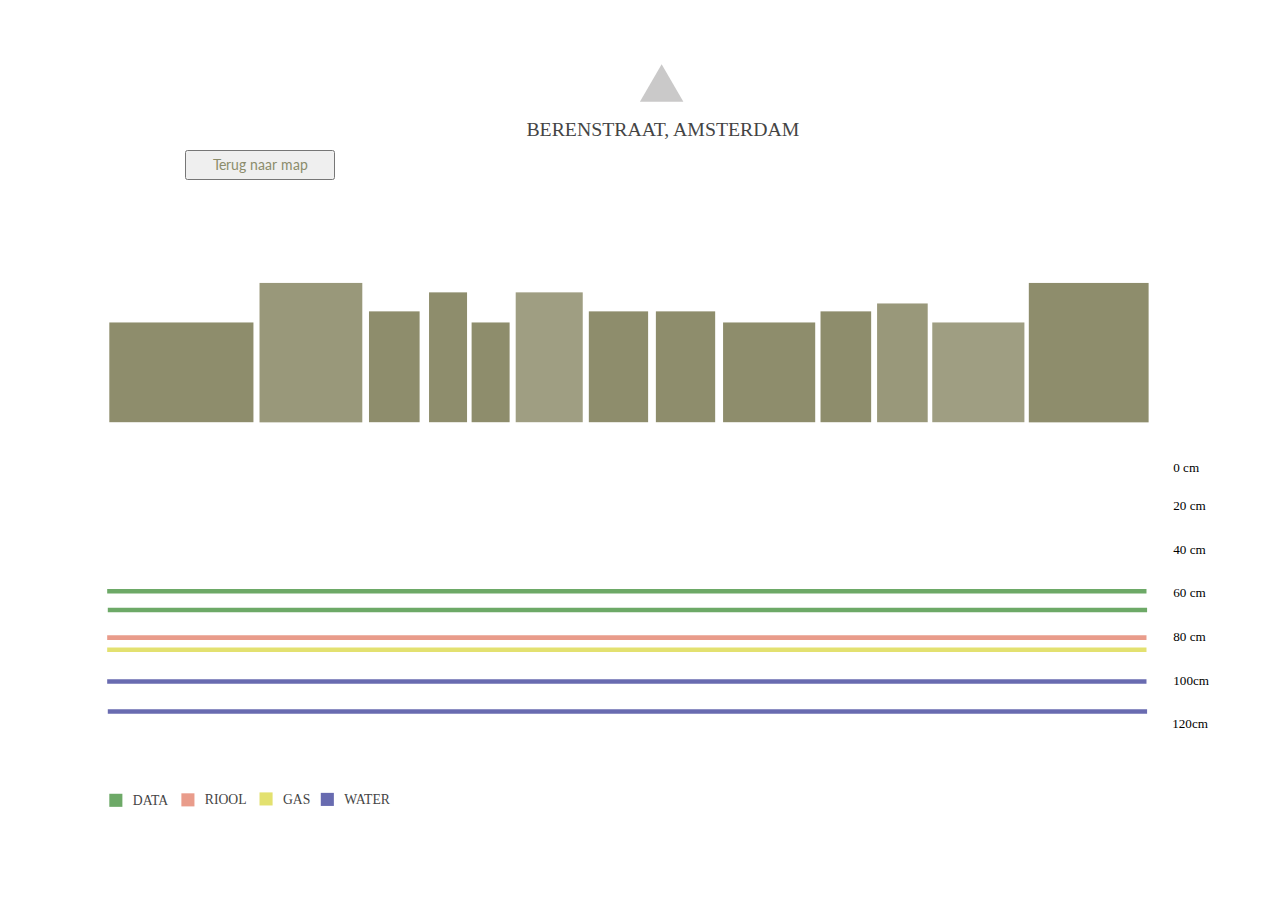
==== ondergrond.html @ a75edb36 "Initial commit" ====
<!DOCTYPE html>
<html lang="en">
<head>
  <meta charset="utf-8">
  <meta name="viewport" content="width=device-width, initial-scale=1">
  <title>UNDRGROUND</title>
  <meta name="description" content="">
  <meta name="author" content="">

<!-- Favicons
    ================================================== -->
  <link rel="shortcut icon" href="img/favicon.ico" type="image/x-icon">
  <link rel="apple-touch-icon" href="img/apple-touch-icon.png">
  <link rel="apple-touch-icon" sizes="72x72" href="img/apple-touch-icon-72x72.png">
  <link rel="apple-touch-icon" sizes="114x114" href="img/apple-touch-icon-114x114.png">

<!-- Bootstrap -->
  <link rel="stylesheet" type="text/css"  href="css/bootstrap.css">
  <link rel="stylesheet" type="text/css" href="fonts/font-awesome/css/font-awesome.css">

<!-- Slider
    ================================================== -->
  <link href="css/owl.carousel.css" rel="stylesheet" media="screen">
  <link href="css/owl.theme.css" rel="stylesheet" media="screen">

<!-- Stylesheet & scripts
    ================================================== -->
  <link rel="stylesheet" type="text/css"  href="css/style.css">
  <link rel="stylesheet" type="text/css" href="css/animate.min.css">
  <link href='http://fonts.googleapis.com/css?family=Lato:400,700,900,300' rel='stylesheet' type='text/css'>
  <link href='http://fonts.googleapis.com/css?family=Open+Sans:400,700,800,600,300' rel='stylesheet' type='text/css'>
  <script type="text/javascript" src="js/modernizr.custom.js"></script>
  <link rel="stylesheet" href="leaflet/leaflet.css" />
  <script src="leaflet/leaflet.js"></script>
  <link rel="stylesheet" type="text/css" href="css/mapstyle.css" />
  <script src="js/jquery-1.12.0.js"></script>
  <script src="js/jquery.scrollTo.js"></script>
  <script type="text/javascript" src="js/TweenMax.min.js"></script>
  <script type="text/javascript" src="scrollmagic/minified/ScrollMagic.min.js"></script>
  <script type="text/javascript" src="scrollmagic/uncompressed/ScrollMagic.js"></script>

<!-- HTML5 shim and Respond.js for IE8 support of HTML5 elements and media queries -->
<!-- WARNING: Respond.js doesn't work if you view the page via file:// -->
<!--[if lt IE 9]>
      <script src="https://oss.maxcdn.com/html5shiv/3.7.2/html5shiv.min.js"></script>
      <script src="https://oss.maxcdn.com/respond/1.4.2/respond.min.js"></script>
    <![endif]-->
</head>
<body>
  <button onclick="back()" type="submit" id="zoek">Terug naar map</button>

  <?xml version="1.0" encoding="utf-8"?>
<!-- Generator: Adobe Illustrator 19.1.0, SVG Export Plug-In . SVG Version: 6.00 Build 0)  -->
<svg version="1.1" xmlns="http://www.w3.org/2000/svg" xmlns:xlink="http://www.w3.org/1999/xlink" x="0px" y="0px"
   viewBox="0 0 841.9 595.3" style="enable-background:new 0 0 841.9 595.3;" xml:space="preserve">
<style type="text/css">
  .st0{fill:#8E8D6C;}
  .st1{opacity:0.9;fill:#8E8D6C;}
  .st2{opacity:0.85;fill:#8E8D6C;}
  .st3{fill:none;stroke:#E3E170;stroke-width:3;stroke-miterlimit:10;}
  .st4{fill:none;stroke:#696BB0;stroke-width:3;stroke-miterlimit:10;}
  .st5{fill:none;stroke:#8C8C6C;stroke-width:3;stroke-miterlimit:10;}
  .st6{fill:none;stroke:#E99C8B;stroke-width:3;stroke-miterlimit:10;}
  .st7{font-family:'Lato-Regular';}
  .st8{font-size:8.6521px;}
  .st9{fill:#444444;}
  .st10{font-size:13px;}
  .st11{letter-spacing:1;}
  .st12{fill:#8D8C6D;}
  .st13{fill:#9FB2B1;}
  .st14{fill:#968A80;}
  .st15{fill:#DBDAD0;}
  .st16{fill:#9C636C;}
  .st17{fill:#D9D6D1;}
  .st18{fill:none;}
  .st19{fill:#454545;}
  .st20{fill:#1E1E1C;}
  .st21{fill:none;stroke:#9EB1B0;stroke-width:3;stroke-miterlimit:10;}
  .st22{fill:none;stroke:#6DA967;stroke-width:3;stroke-miterlimit:10;}
  .st23{fill:#6DA967;}
  .st24{fill:#E99C8B;}
  .st25{fill:#E3E16F;}
  .st26{fill:#686BB0;}
  .st27{font-size:9px;}
  .st28{fill:#CAC9C9;}
</style>
<g id="Laag_1">
  <rect x="71.9" y="212.1" class="st0" width="94.8" height="65.6"/>
  <rect x="170.7" y="186.1" class="st1" width="67.6" height="91.7"/>
  <rect x="475.6" y="212.1" class="st0" width="60.6" height="65.6"/>
  <rect x="613.2" y="212.1" class="st2" width="60.6" height="65.6"/>
  <rect x="676.7" y="186.1" class="st0" width="78.8" height="91.7"/>
  <rect x="242.7" y="204.8" class="st0" width="33.3" height="72.9"/>
  <rect x="539.7" y="204.8" class="st0" width="33.3" height="72.9"/>
  <rect x="576.9" y="199.6" class="st1" width="33.3" height="78.1"/>
  <rect x="282.2" y="192.3" class="st0" width="25" height="85.4"/>
  <rect x="310.2" y="212.1" class="st0" width="25" height="65.6"/>
  <rect x="339.2" y="192.3" class="st2" width="44.1" height="85.4"/>
  <rect x="387.3" y="204.8" class="st0" width="39" height="72.9"/>
  <rect x="431.4" y="204.8" class="st0" width="39" height="72.9"/>
  <line class="st3" x1="70.5" y1="427.4" x2="754.1" y2="427.4"/>
  <line class="st4" x1="70.5" y1="448.2" x2="754.1" y2="448.2"/>
  <path class="st5" d="M754.4,477"/>
  <path class="st5" d="M70.8,477"/>
  <line class="st6" x1="70.5" y1="419.4" x2="754.1" y2="419.4"/>
  <text transform="matrix(1 0 0 1 771.7082 335.6343)" class="st7 st8">20 cm</text>
  <text transform="matrix(1 0 0 1 771.7082 364.3107)" class="st7 st8">40 cm</text>
  <text transform="matrix(1 0 0 1 771.7082 392.9871)" class="st7 st8">60 cm</text>
  <text transform="matrix(1 0 0 1 771.7082 421.6632)" class="st7 st8">80 cm</text>
  <text transform="matrix(1 0 0 1 771.7082 450.3393)" class="st7 st8">100cm</text>
  <text transform="matrix(1 0 0 1 771.0071 479.0153)" class="st7 st8">120cm</text>
  <text transform="matrix(1 0 0 1 346.262 89.2255)" class="st9 st7 st10 st11">BERENSTRAAT, AMSTERDAM</text>
  <rect x="732.3" y="-358.3" class="st12" width="120.8" height="120.8"/>
  <rect x="876.9" y="-358.3" class="st13" width="120.8" height="120.8"/>
  <rect x="1019.8" y="-358.3" class="st14" width="120.8" height="120.8"/>
  <rect x="1162.5" y="-358.3" class="st15" width="120.8" height="120.8"/>
  <rect x="732.3" y="-210.3" class="st16" width="120.8" height="120.8"/>
  <rect x="876.9" y="-210.3" class="st17" width="120.8" height="120.8"/>
  <rect x="1019.8" y="-210.3" class="st18" width="120.8" height="120.8"/>
  <rect x="1162.5" y="-210.3" class="st19" width="120.8" height="120.8"/>
  <text transform="matrix(1 0 0 1 894.8372 -252.0072)" class="st20" style="font-family:'MyriadPro-Regular'; font-size:12px;">#9EB2B1</text>
  <text transform="matrix(1 0 0 1 1036.5039 -252.0072)" class="st20" style="font-family:'MyriadPro-Regular'; font-size:12px;">#978B7F</text>
  <text transform="matrix(1 0 0 1 1179.2124 -252.0072)" class="st20" style="font-family:'MyriadPro-Regular'; font-size:12px;">#DCDBD0</text>
  <path class="st5" d="M754.1,468"/>
  <path class="st5" d="M70.5,468"/>
  <path class="st21" d="M753.8,387.4"/>
  <path class="st21" d="M70.2,387.4"/>
  <line class="st22" x1="70.5" y1="388.9" x2="754.1" y2="388.9"/>
  <text transform="matrix(1 0 0 1 771.7082 310.4493)" class="st7 st8">0  cm</text>
  <line class="st4" x1="70.9" y1="468" x2="754.5" y2="468"/>
  <line class="st22" x1="70.9" y1="401.2" x2="754.5" y2="401.2"/>
  <rect x="71.9" y="522.1" class="st23" width="8.6" height="8.6"/>
  <rect x="119.3" y="521.8" class="st24" width="8.6" height="8.6"/>
  <rect x="170.7" y="521.2" class="st25" width="8.6" height="8.6"/>
  <rect x="211" y="521.5" class="st26" width="8.6" height="8.6"/>
  <rect x="87.3" y="523" class="st18" width="60.8" height="10.2"/>
  <text transform="matrix(1 0 0 1 87.3267 529.6803)" class="st9 st7 st27">DATA</text>
  <rect x="134.7" y="522.3" class="st18" width="60.8" height="10.2"/>
  <text transform="matrix(1 0 0 1 134.7226 528.9672)" class="st9 st7 st27">RIOOL</text>
  <rect x="186.1" y="522.4" class="st18" width="60.8" height="10.2"/>
  <text transform="matrix(1 0 0 1 186.1184 529.0221)" class="st9 st7 st27">GAS</text>
  <rect x="226.5" y="522.4" class="st18" width="60.8" height="10.2"/>
  <text transform="matrix(1 0 0 1 226.4676 529.0221)" class="st9 st7 st27">WATER</text>
</g>
<g id="Laag_2">
  <polygon class="st28" points="420.9,67 435.2,42.3 449.5,67  "/>
</g>
</svg>

  <!-- jQuery (necessary for Bootstrap's JavaScript plugins) --> 
  <script src="https://ajax.googleapis.com/ajax/libs/jquery/1.11.1/jquery.min.js"></script> 
  <script type="text/javascript" src="js/jquery.1.11.1.js"></script> 
<!-- Include all compiled plugins (below), or include individual files as needed --> 
  <script type="text/javascript" src="js/bootstrap.js"></script> 
  <script type="text/javascript" src="js/SmoothScroll.js"></script> 
  <script type="text/javascript" src="js/wow.min.js"></script> 
  <script type="text/javascript" src="js/jquery.prettyPhoto.js"></script> 
  <script type="text/javascript" src="js/jquery.isotope.js"></script> 
  <script type="text/javascript" src="js/jqBootstrapValidation.js"></script> 
  <script type="text/javascript" src="js/contact_me.js"></script> 
  <script type="text/javascript" src="js/owl.carousel.js"></script> 

<!-- Javascripts
    ================================================== --> 
  <script type="text/javascript" src="js/main.js"></script>
  <script type="text/javascript" src="js/amsterdam.js"></script>
  <script type="text/javascript" src="js/scriptmap.js"></script>
</body>
</html>
---- css/style.css ----
body, html {
	font-family: 'Lato', sans-serif;
	text-rendering: optimizeLegibility !important;
	-webkit-font-smoothing: antialiased !important;
	color: #1c424d;
}
h1 {
	font-weight: 700;
}
h1 strong {
	font-weight: 900;
}
h2 {
	font-size: 36px;
	margin: 0;
}
h3 {
	font-size: 16px;
	font-weight: 700;
}
h5 {
	text-transform: uppercase;
	font-weight: 700;
	line-height: 20px;
}
p {
	font-family: 'Open Sans', sans-serif;
	font-size: 13px;
}
a {
	color: #5b777f;
	transition: all 0.5s;
}
a:hover, a:focus {
	text-decoration: none;
	color: #f1c40f;
}
.img-centered {
	margin: 0 auto;
}
ul, ol {
	list-style: none;
}
.clearfix:after {
	visibility: hidden;
	display: block;
	font-size: 0;
	content: " ";
	clear: both;
	height: 0;
}
.clearfix {
	display: inline-block;
}
* html .clearfix {
	height: 1%;
}
.clearfix {
	display: block;
}
#preloader {
	position: fixed;
	top: 0;
	left: 0;
	right: 0;
	bottom: 0;
	background: #032e3a;
	z-index: 99999;
	height: 100%;
}
#status {
	position: absolute;
	left: 50%;
	top: 50%;
	width: 64px;
	height: 64px;
	margin: -32px 0 0 -32px;
	padding: 0;
}
.section-title {
	padding: 30px 0;
}
.section-title h2 {
	font-weight: 400;
	margin-bottom: 26px;
}
hr {
	height: 3px;
	width: 60px;
	position: relative;
	background: #626a29;
	border: 0;
	margin-bottom: 30px;
}
/* Navigation */
#menu {
	padding: 20px;
	transition: all 0.8s;
}
#menu.navbar-default {
	background-color: rgba(248, 248, 248, 0);
	border-color: rgba(231, 231, 231, 0);
}
#menu a.navbar-brand {
	text-transform: uppercase;
	font-size: 22px;
	color: #d9e0e2;
	font-weight: 700;
	letter-spacing: 1px;
}
#menu a.navbar-brand i.fa {
	color: #8B8C6B;
}
#menu.navbar-default .navbar-nav > li > a {
	text-transform: uppercase;
	color: #d9e0e2;
	font-size: 12px;
	letter-spacing: 1px;
}
#menu.navbar-default .navbar-nav > li > a:hover {
	color: #8B8C6B;
}
.on {
	background-color: #032731 !important;
	padding: 0 !important;
}
.navbar-default .navbar-nav > .active > a, .navbar-default .navbar-nav > .active > a:hover, .navbar-default .navbar-nav > .active > a:focus {
	color: ##8B8C6B !important;
	background-color: transparent;
}
.navbar-toggle {
	border-radius: 0;
}
.navbar-default .navbar-toggle:hover, .navbar-default .navbar-toggle:focus {
	background-color: #8B8C6B;
	border-color: #8B8C6B;
}
.navbar-default .navbar-toggle:hover>.icon-bar {
	background-color: #FFF;
}
/* Home Style */
header {
	background: url(../img/blaadje.jpg) no-repeat bottom center;
	background-size: cover;
	color: #d9e0e2;
	position: relative;
	height: 100%;
}
header p {
	color: #d9e0e2;
	font-size: 20px;
	margin-bottom: 80px;
	text-transform: uppercase;
	letter-spacing: 1px;
}
.intro-text {
	position: relative;
	padding-top: 250px;
	padding-right: 0;
	padding-left: 0;
	padding-bottom: 170px;
}
.intro-text H1 {
	font-size: 70px;
	text-transform: uppercase;
	color: #d9e0e2;
	letter-spacing: 2px;
}
.color {
	color: #8D8C6B;
}
.btn-default {
	color: #fff;
	font-family: 'Open Sans', sans-serif;
	background-color: #8B8C6B;
	border: 0;
	margin: 0 8px;
	font-size: 18px;
	transition: all 0.5s;
}
.btn-default:hover, .btn-default:focus, .btn-default.focus, .btn-default:active, .btn-default.active {
	background-color: #8B8C6B;
}
/* Services Section */
#services-section {
	/* Permalink - use to edit and share this gradient: http://colorzilla.com/gradient-editor/#032731+0,032e3a+20,032e3a+100,032731+100 */
	background: rgb(151, 139, 127); /* Old browsers */
	background: -moz-linear-gradient(top, rgba(151, 139, 127, 1) 0%, rgba(151, 139, 127, 1) 25%, rgba(151, 139, 127, 1) 75%, rgba(151, 139, 127, 1) 100%); /* FF3.6-15 */
	background: -webkit-linear-gradient(top, rgba(151, 139, 127, 1) 0%, rgba(151, 139, 127, 1) 25%, rgba(151, 139, 127, 1) 75%, rgba(151, 139, 127, 1) 100%); /* Chrome10-25,Safari5.1-6 */
	background: linear-gradient(to bottom, rgba(151, 139, 127, 1) 0%, rgba(151, 139, 127, 1) 25%, rgba(151, 139, 127, 1) 75%, rgba(151, 139, 127, 1) 100%); /* W3C, IE10+, FF16+, Chrome26+, Opera12+, Safari7+ */
filter: progid:DXImageTransform.Microsoft.gradient( startColorstr='#978B7F', endColorstr='#978B7F', GradientType=0 ); /* IE6-9 */
}
#services-section h4 {
	color: #81969c;
	text-transform: uppercase;
}
.space {
	margin-top: 40px;
}
#services-section i.fa {
	font-size: 40px;
	border: 0;
	width: 100px;
	height: 80px;
	padding: 22px 25px;
	background: #8B8C6B;
	margin-bottom: 6px;
	border-radius: 10%;
	color: #8D8C6B;
	transition: all 0.5s;
}
#services-section .service:hover>i.fa {
	background: #0b3540;
}
/* Gallery Section 
==============================*/
#works-section {
	padding: 80px 0;
	/* Permalink - use to edit and share this gradient: http://colorzilla.com/gradient-editor/#c1a618+0,f1c40f+25,f1c40f+75,c1a618+100 */
	background: rgb(255,255,255); /* Old browsers */
	background: -moz-linear-gradient(top, rgba(255, 255, 255, 1) 0%, rgba(255, 255, 255, 1) 25%, rgba(255, 255, 255, 1) 75%, rgba(255, 255, 255, 1) 100%); /* FF3.6-15 */
	background: -webkit-linear-gradient(top, rgba(255, 255, 255, 1) 0%, rgba(255, 255, 255, 1) 25%, rgba(255, 255, 255, 1) 75%, rgba(255, 255, 255, 1) 100%); /* Chrome10-25,Safari5.1-6 */
	background: linear-gradient(to bottom, rgba(255, 255, 255, 1) 0%, rgba(255, 255, 255, 1) 25%, rgba(255, 255, 255, 1) 75%, rgba(255, 255, 255, 1) 100%); /* W3C, IE10+, FF16+, Chrome26+, Opera12+, Safari7+ */
filter: progid:DXImageTransform.Microsoft.gradient( startColorstr='#ffffff', endColorstr='#ffffff', GradientType=0 ); /* IE6-9 */
}
#works-section i.fa {
	font-size: 30px;
	padding: 5px;
	color: #f1c40f;
}
.categories {
	padding-bottom: 30px;
	text-align: center;
}
#works-section hr {
	background: #a9971c;
}
ul.cat li {
	display: inline-block;
}
ol.type li {
	display: inline-block;
	margin-left: 20px;
}
ol.type li a {
	color: #51633d;
	border: 1px solid #f7dc6f;
	padding: 8px 16px;
	border-radius: 3px;
}
ol.type li a.active {
	background: #f7dc6f;
}
ol.type li a:hover {
	background: #f7dc6f;
}
.isotope-item {
	z-index: 2
}
.isotope-hidden.isotope-item {
	z-index: 1
}
.isotope, .isotope .isotope-item {
	/* change duration value to whatever you like */
	-webkit-transition-duration: 0.8s;
	-moz-transition-duration: 0.8s;
	transition-duration: 0.8s;
}
.isotope-item {
	margin-right: -1px;
	-webkit-backface-visibility: hidden;
	backface-visibility: hidden;
}
.isotope {
	-webkit-backface-visibility: hidden;
	backface-visibility: hidden;
	-webkit-transition-property: height, width;
	-moz-transition-property: height, width;
	transition-property: height, width;
}
.isotope .isotope-item {
	-webkit-backface-visibility: hidden;
	backface-visibility: hidden;
	-webkit-transition-property: -webkit-transform, opacity;
	-moz-transition-property: -moz-transform, opacity;
	transition-property: transform, opacity;
}
.portfolio-item {
	margin-bottom: 30px;
}
.portfolio-item .hover-bg {
	height: 260px;
	overflow: hidden;
	position: relative;
}
.hover-bg .hover-text {
	position: absolute;
	text-align: center;
	margin: 0 auto;
	color: #c0cbce;
	background: rgba(3, 46, 58, 0.8);
	padding: 25% 0;
	height: 100%;
	width: 100%;
	opacity: 0;
	transition: all 0.5s;
}
.hover-bg .hover-text>h4 {
	opacity: 0;
	-webkit-transform: translateY(100%);
	transform: translateY(100%);
	transition: all 0.3s;
	font-size: 20px;
}
.hover-bg:hover .hover-text>h4 {
	opacity: 1;
	-webkit-backface-visibility: hidden;
	-webkit-transform: translateY(0);
	transform: translateY(0);
}
.hover-bg .hover-text>i {
	opacity: 0;
	-webkit-transform: translateY(0);
	transform: translateY(0);
	transition: all 0.3s;
}
.hover-bg:hover .hover-text>i {
	opacity: 1;
	-webkit-backface-visibility: hidden;
	-webkit-transform: translateY(100%);
	transform: translateY(100%);
}
.hover-bg:hover .hover-text {
	opacity: 1;
}
.portfolio-modal .modal-content {
	padding: 100px 0;
	min-height: 100%;
	border: 0;
	border-radius: 0;
	text-align: center;
	background-clip: border-box;
	-webkit-box-shadow: none;
	box-shadow: none;
	background: #f1c40f;
}
.portfolio-modal .modal-content h2 {
	margin-bottom: 15px;
	font-size: 2.5em;
}
.portfolio-modal .modal-content p {
	margin-bottom: 30px;
}
.portfolio-modal .modal-content p.item-intro {
	margin: 10px 0 30px;
	font-size: 14px;
	font-style: italic;
}
.portfolio-modal .modal-content ul.list-inline {
	margin-top: 0;
	margin-bottom: 30px;
}
.portfolio-modal .modal-content img {
	margin-bottom: 30px;
}
.portfolio-modal .close-modal {
	position: absolute;
	top: 25px;
	right: 25px;
	width: 75px;
	height: 75px;
	background-color: transparent;
	cursor: pointer;
}
.portfolio-modal .close-modal:hover {
	opacity: .3;
}
.portfolio-modal .close-modal .lr {
	z-index: 1051;
	width: 1px;
	height: 75px;
	margin-left: 35px;
	background-color: #222;
	-webkit-transform: rotate(45deg);
	-ms-transform: rotate(45deg);
	transform: rotate(45deg);
}
.portfolio-modal .close-modal .lr .rl {
	z-index: 1052;
	width: 1px;
	height: 75px;
	background-color: #222;
	-webkit-transform: rotate(90deg);
	-ms-transform: rotate(90deg);
	transform: rotate(90deg);
}
.portfolio-modal .btn-primary {
	color: #a7b6ba;
	background-color: #1d434e;
	border-color: #1d434e;
}
.portfolio-modal .btn-primary:hover, .portfolio-modal .btn-primary:focus, .portfolio-modal .btn-primary.focus, .portfolio-modal .btn-primary:active, .portfolio-modal .btn-primary.active {
	color: #a7b6ba;
	background-color: #032e3a;
	border-color: #032e3a;
}
/* About Section */
#about-section {
	/* Permalink - use to edit and share this gradient: http://colorzilla.com/gradient-editor/#032731+0,032e3a+20,032e3a+100,032731+100 */
	background: rgb(139,140,107); /* Old browsers */
	background: -moz-linear-gradient(top, rgba(139, 140, 107, 1) 0%, rgba(139, 140, 107, 1) 20%, rgba(139, 140, 107, 1) 100%, rgba(139, 140, 107, 1) 100%); /* FF3.6-15 */
	background: -webkit-linear-gradient(top, rgba(139, 140, 107, 1) 0%, rgba(139, 140, 107, 1) 20%, rgba(139, 140, 107, 1) 100%, rgba(139, 140, 107, 1) 100%); /* Chrome10-25,Safari5.1-6 */
	background: linear-gradient(to bottom, rgba(139, 140, 107, 1) 0%, rgba(139, 140, 107, 1) 20%, rgba(139, 140, 107, 1) 100%, rgba(139, 140, 107, 1) 100%); /* W3C, IE10+, FF16+, Chrome26+, Opera12+, Safari7+ */
filter: progid:DXImageTransform.Microsoft.gradient( startColorstr='#8B8C6B', endColorstr='#8B8C6B', GradientType=0 ); /* IE6-9 */
	color: #fff;
}
#about-section h4 {
	color: #81969c;
	font-size: 20px;
}
#about-section li {
	margin-bottom: 6px;
	list-style: none;
	padding: 0;
}
#about-section li:before {
	content: "✓";
	color: #8B8C6B;
	padding-right: 5px;
}
/* Team Section */
#team-section {
	padding: 80px 0;
	/* Permalink - use to edit and share this gradient: http://colorzilla.com/gradient-editor/#c1a618+0,f1c40f+25,f1c40f+75,c1a618+100 */
	background: rgb(193,166,24); /* Old browsers */
	background: -moz-linear-gradient(top, rgba(193,166,24,1) 0%, rgba(241,196,15,1) 25%, rgba(241,196,15,1) 75%, rgba(193,166,24,1) 100%); /* FF3.6-15 */
	background: -webkit-linear-gradient(top, rgba(193,166,24,1) 0%, rgba(241,196,15,1) 25%, rgba(241,196,15,1) 75%, rgba(193,166,24,1) 100%); /* Chrome10-25,Safari5.1-6 */
	background: linear-gradient(to bottom, rgba(193,166,24,1) 0%, rgba(241,196,15,1) 25%, rgba(241,196,15,1) 75%, rgba(193,166,24,1) 100%); /* W3C, IE10+, FF16+, Chrome26+, Opera12+, Safari7+ */
filter: progid:DXImageTransform.Microsoft.gradient( startColorstr='#c1a618', endColorstr='#c1a618', GradientType=0 ); /* IE6-9 */
}
#team-section hr {
	background: #a9971c;
}
#team-section .item {
	padding: 0;
	margin: 15px;
	text-align: center;
}
img.img-circle.team-img {
	width: 120px;
	height: 120px;
	border: 4px solid transparent;
	transition: all 0.5s;
}
#team-section .thumbnail {
	background: transparent;
	border: 0;
}
#team-section .thumbnail .caption {
	padding: 9px;
	color: #1c424d;
}
#team-section i.fa {
	font-size: 16px;
	color: #faeaab;
	margin-top: 10px;
}
#team-section i.fa:hover {
	color: #1c424d;
}
.owl-theme .owl-controls .owl-page span {
	display: block;
	width: 10px;
	height: 10px;
	margin: 5px 7px;
	filter: Alpha(Opacity=1);
	opacity: 1;
	-webkit-border-radius: 0;
	-moz-border-radius: 20px;
	border-radius: 50%;
	background: #42626b;
	transition: all 0.5s;
}
.owl-theme .owl-controls .owl-page.active span, .owl-theme .owl-controls.clickable .owl-page:hover span {
	filter: Alpha(Opacity=100);
	opacity: 1;
	background: #f1c40f;
}
.owl-theme .owl-controls .owl-page.active span {
	background: #f1c40f;
}
/* Testimonials Section */
#testimonials-section {
	padding: 80px 0;
	/* Permalink - use to edit and share this gradient: http://colorzilla.com/gradient-editor/#032731+0,032e3a+20,032e3a+100,032731+100 */
	background: url(../img/testimonials-bg.jpg);
	background-size: cover;
	background-attachment: fixed;
	color: #5b777f;
}
#testimonial {
	padding: 30px 0;
}
#testimonial .item {
	display: block;
	width: 100%;
	height: auto;
}
#testimonial .item p {
	font-weight: 400;
	margin: 0 0 30px 0;
}
/* Contact Section */
#contact-section {
	padding: 80px 0 20px 0;
	/* Permalink - use to edit and share this gradient: http://colorzilla.com/gradient-editor/#c1a618+0,f1c40f+25,f1c40f+75,c1a618+100 */
	background: rgb(139,140,107); /* Old browsers */
	background: -moz-linear-gradient(top, rgba(139, 140, 107, 1) 0%, rgba(139, 140, 107, 1) 20%, rgba(139, 140, 107, 1) 100%, rgba(139, 140, 107, 1) 100%); /* FF3.6-15 */
	background: -webkit-linear-gradient(top, rgba(139, 140, 107, 1) 0%, rgba(139, 140, 107, 1) 20%, rgba(139, 140, 107, 1) 100%, rgba(139, 140, 107, 1) 100%); /* Chrome10-25,Safari5.1-6 */
	background: linear-gradient(to bottom, rgba(139, 140, 107, 1) 0%, rgba(139, 140, 107, 1) 20%, rgba(139, 140, 107, 1) 100%, rgba(139, 140, 107, 1) 100%); /* W3C, IE10+, FF16+, Chrome26+, Opera12+, Safari7+ */
filter: progid:DXImageTransform.Microsoft.gradient( startColorstr='#8B8C6B', endColorstr='#8B8C6B', GradientType=0 ); /* IE6-9 */
	color: #fff;
}
#contact-section hr {
	background: #a9971c;
}
#contact-section h3 {
	font-size: 20px;
	font-weight: 400;
}
#contact-section form {
	padding: 30px 0;
}
#contact-section .fa {
	color: #f8e287;
	margin-bottom: 10px;
}
label {
	font-size: 12px;
	font-weight: 400;
	font-family: 'Open Sans', sans-serif;
	float: left;
}
#contact-section .form-control {
	display: block;
	width: 100%;
	padding: 6px 12px;
	font-size: 14px;
	line-height: 1.42857143;
	color: #555;
	background-color: #fff;
	background-image: none;
	border: 1px solid #ccc;
	border-radius: 2px;
	-webkit-box-shadow: none;
	box-shadow: none;
	-webkit-transition: none;
	-o-transition: none;
	transition: none;
}
#contact-section .form-control:focus {
	border-color: inherit;
	outline: 0;
	-webkit-box-shadow: transparent;
	box-shadow: transparent;
}
#contact-section .social {
	margin-top: 60px;
}
#contact-section .social ul li {
	display: inline-block;
	margin: 0 20px;
}
#contact-section .social i.fa {
	font-size: 26px;
	padding: 4px 5px;
	color: #f8e287;
	transition: all 0.5s;
}
#contact-section .social i.fa:hover {
	color: #032731;
}
#contact-section .btn {
	background: transparent;
	border: 2px solid #fef9e7;
	border-radius: 4px;
	padding: 6px 14px;
	margin-top: 20px;
	color: #fef9e7;
	font-size: 16px;
	transition: all 0.5s;
}
#contact-section .btn:hover, #contact-section .btn:focus {
	background: #fef9e7;
	border: 2px solid #fef9e7;
	color: #5b777f;
}
#contact-section .text-danger {
	color: #cc3300;
	text-align: left;
}
.btn:active, .btn.active {
	background-image: none;
	outline: 0;
	-webkit-box-shadow: none;
	box-shadow: none;
}
a:focus, .btn:focus, .btn:active:focus, .btn.active:focus, .btn.focus, .btn:active.focus, .btn.active.focus {
	outline: none;
	outline-offset: none;
}
/* Footer */
#footer {
	background: #032731;
	padding: 15px 0 10px 0;
	color: #42626b;
	text-align: center;
}
#footer p {
	margin-top: 10px;
}

@media (max-width: 768px) {
.content {
	padding: 40% 0 0;
}
}

@media (max-width: 603px) {
#menu.navbar-default {
	background-color: rgba(0, 0, 0, 0.7);
}
label {
	float: none !important
}
.hover-bg .hover-text {
	padding: 12% 10%;
}
}

@media (max-width: 360px) {
.hover-bg .hover-text {
	padding: 22% 10%;
}
}
---- leaflet/leaflet.css ----
/* required styles */

.leaflet-map-pane,
.leaflet-tile,
.leaflet-marker-icon,
.leaflet-marker-shadow,
.leaflet-tile-pane,
.leaflet-tile-container,
.leaflet-overlay-pane,
.leaflet-shadow-pane,
.leaflet-marker-pane,
.leaflet-popup-pane,
.leaflet-overlay-pane svg,
.leaflet-zoom-box,
.leaflet-image-layer,
.leaflet-layer {
	position: absolute;
	left: 0;
	top: 0;
	}
.leaflet-container {
	overflow: hidden;
	-ms-touch-action: none;
	touch-action: none;
	}
.leaflet-tile,
.leaflet-marker-icon,
.leaflet-marker-shadow {
	-webkit-user-select: none;
	   -moz-user-select: none;
	        user-select: none;
	-webkit-user-drag: none;
	}
.leaflet-marker-icon,
.leaflet-marker-shadow {
	display: block;
	}
/* map is broken in FF if you have max-width: 100% on tiles */
.leaflet-container img {
	max-width: none !important;
	}
/* stupid Android 2 doesn't understand "max-width: none" properly */
.leaflet-container img.leaflet-image-layer {
	max-width: 15000px !important;
	}
.leaflet-tile {
	filter: inherit;
	visibility: hidden;
	}
.leaflet-tile-loaded {
	visibility: inherit;
	}
.leaflet-zoom-box {
	width: 0;
	height: 0;
	}
/* workaround for https://bugzilla.mozilla.org/show_bug.cgi?id=888319 */
.leaflet-overlay-pane svg {
	-moz-user-select: none;
	}

.leaflet-tile-pane    { z-index: 2; }
.leaflet-objects-pane { z-index: 3; }
.leaflet-overlay-pane { z-index: 4; }
.leaflet-shadow-pane  { z-index: 5; }
.leaflet-marker-pane  { z-index: 6; }
.leaflet-popup-pane   { z-index: 7; }

.leaflet-vml-shape {
	width: 1px;
	height: 1px;
	}
.lvml {
	behavior: url(#default#VML);
	display: inline-block;
	position: absolute;
	}


/* control positioning */

.leaflet-control {
	position: relative;
	z-index: 7;
	pointer-events: auto;
	}
.leaflet-top,
.leaflet-bottom {
	position: absolute;
	z-index: 1000;
	pointer-events: none;
	}
.leaflet-top {
	top: 0;
	}
.leaflet-right {
	right: 0;
	}
.leaflet-bottom {
	bottom: 0;
	}
.leaflet-left {
	left: 0;
	}
.leaflet-control {
	float: left;
	clear: both;
	}
.leaflet-right .leaflet-control {
	float: right;
	}
.leaflet-top .leaflet-control {
	margin-top: 10px;
	}
.leaflet-bottom .leaflet-control {
	margin-bottom: 10px;
	}
.leaflet-left .leaflet-control {
	margin-left: 10px;
	}
.leaflet-right .leaflet-control {
	margin-right: 10px;
	}


/* zoom and fade animations */

.leaflet-fade-anim .leaflet-tile,
.leaflet-fade-anim .leaflet-popup {
	opacity: 0;
	-webkit-transition: opacity 0.2s linear;
	   -moz-transition: opacity 0.2s linear;
	     -o-transition: opacity 0.2s linear;
	        transition: opacity 0.2s linear;
	}
.leaflet-fade-anim .leaflet-tile-loaded,
.leaflet-fade-anim .leaflet-map-pane .leaflet-popup {
	opacity: 1;
	}

.leaflet-zoom-anim .leaflet-zoom-animated {
	-webkit-transition: -webkit-transform 0.25s cubic-bezier(0,0,0.25,1);
	   -moz-transition:    -moz-transform 0.25s cubic-bezier(0,0,0.25,1);
	     -o-transition:      -o-transform 0.25s cubic-bezier(0,0,0.25,1);
	        transition:         transform 0.25s cubic-bezier(0,0,0.25,1);
	}
.leaflet-zoom-anim .leaflet-tile,
.leaflet-pan-anim .leaflet-tile,
.leaflet-touching .leaflet-zoom-animated {
	-webkit-transition: none;
	   -moz-transition: none;
	     -o-transition: none;
	        transition: none;
	}

.leaflet-zoom-anim .leaflet-zoom-hide {
	visibility: hidden;
	}


/* cursors */

.leaflet-clickable {
	cursor: pointer;
	}
.leaflet-container {
	cursor: -webkit-grab;
	cursor:    -moz-grab;
	}
.leaflet-popup-pane,
.leaflet-control {
	cursor: auto;
	}
.leaflet-dragging .leaflet-container,
.leaflet-dragging .leaflet-clickable {
	cursor: move;
	cursor: -webkit-grabbing;
	cursor:    -moz-grabbing;
	}


/* visual tweaks */

.leaflet-container {
	background: #ddd;
	outline: 0;
	}
.leaflet-container a {
	color: #0078A8;
	}
.leaflet-container a.leaflet-active {
	outline: 2px solid orange;
	}
.leaflet-zoom-box {
	border: 2px dotted #38f;
	background: rgba(255,255,255,0.5);
	}


/* general typography */
.leaflet-container {
	font: 12px/1.5 "Helvetica Neue", Arial, Helvetica, sans-serif;
	}


/* general toolbar styles */

.leaflet-bar {
	box-shadow: 0 1px 5px rgba(0,0,0,0.65);
	border-radius: 4px;
	}
.leaflet-bar a,
.leaflet-bar a:hover {
	background-color: #fff;
	border-bottom: 1px solid #ccc;
	width: 26px;
	height: 26px;
	line-height: 26px;
	display: block;
	text-align: center;
	text-decoration: none;
	color: black;
	}
.leaflet-bar a,
.leaflet-control-layers-toggle {
	background-position: 50% 50%;
	background-repeat: no-repeat;
	display: block;
	}
.leaflet-bar a:hover {
	background-color: #f4f4f4;
	}
.leaflet-bar a:first-child {
	border-top-left-radius: 4px;
	border-top-right-radius: 4px;
	}
.leaflet-bar a:last-child {
	border-bottom-left-radius: 4px;
	border-bottom-right-radius: 4px;
	border-bottom: none;
	}
.leaflet-bar a.leaflet-disabled {
	cursor: default;
	background-color: #f4f4f4;
	color: #bbb;
	}

.leaflet-touch .leaflet-bar a {
	width: 30px;
	height: 30px;
	line-height: 30px;
	}


/* zoom control */

.leaflet-control-zoom-in,
.leaflet-control-zoom-out {
	font: bold 18px 'Lucida Console', Monaco, monospace;
	text-indent: 1px;
	}
.leaflet-control-zoom-out {
	font-size: 20px;
	}

.leaflet-touch .leaflet-control-zoom-in {
	font-size: 22px;
	}
.leaflet-touch .leaflet-control-zoom-out {
	font-size: 24px;
	}


/* layers control */

.leaflet-control-layers {
	box-shadow: 0 1px 5px rgba(0,0,0,0.4);
	background: #fff;
	border-radius: 5px;
	}
.leaflet-control-layers-toggle {
	background-image: url(images/filteren.png);
	width: 100px;
	height: 50px;
	}
.leaflet-retina .leaflet-control-layers-toggle {
	background-image: url(images/filteren.png);
	background-size: 26px 26px;
	}
.leaflet-touch .leaflet-control-layers-toggle {
	width: 44px;
	height: 44px;
	}
.leaflet-control-layers .leaflet-control-layers-list,
.leaflet-control-layers-expanded .leaflet-control-layers-toggle {
	display: none;
	}
.leaflet-control-layers-expanded .leaflet-control-layers-list {
	display: block;
	position: relative;
	}
.leaflet-control-layers-expanded {
	padding: 6px 10px 6px 6px;
	color: #333;
	background: #fff;
	}
.leaflet-control-layers-selector {
	margin-top: 2px;
	position: relative;
	top: 1px;
	}
.leaflet-control-layers label {
	display: block;
	}
.leaflet-control-layers-separator {
	height: 0;
	border-top: 1px solid #ddd;
	margin: 5px -10px 5px -6px;
	}


/* attribution and scale controls */

.leaflet-container .leaflet-control-attribution {
	background: #fff;
	background: rgba(255, 255, 255, 0.7);
	margin: 0;
	}
.leaflet-control-attribution,
.leaflet-control-scale-line {
	padding: 0 5px;
	color: #333;
	}
.leaflet-control-attribution a {
	text-decoration: none;
	}
.leaflet-control-attribution a:hover {
	text-decoration: underline;
	}
.leaflet-container .leaflet-control-attribution,
.leaflet-container .leaflet-control-scale {
	font-size: 11px;
	}
.leaflet-left .leaflet-control-scale {
	margin-left: 5px;
	}
.leaflet-bottom .leaflet-control-scale {
	margin-bottom: 5px;
	}
.leaflet-control-scale-line {
	border: 2px solid #777;
	border-top: none;
	line-height: 1.1;
	padding: 2px 5px 1px;
	font-size: 11px;
	white-space: nowrap;
	overflow: hidden;
	-moz-box-sizing: content-box;
	     box-sizing: content-box;

	background: #fff;
	background: rgba(255, 255, 255, 0.5);
	}
.leaflet-control-scale-line:not(:first-child) {
	border-top: 2px solid #777;
	border-bottom: none;
	margin-top: -2px;
	}
.leaflet-control-scale-line:not(:first-child):not(:last-child) {
	border-bottom: 2px solid #777;
	}

.leaflet-touch .leaflet-control-attribution,
.leaflet-touch .leaflet-control-layers,
.leaflet-touch .leaflet-bar {
	box-shadow: none;
	}
.leaflet-touch .leaflet-control-layers,
.leaflet-touch .leaflet-bar {
	border: 2px solid rgba(0,0,0,0.2);
	background-clip: padding-box;
	}


/* popup */

.leaflet-popup {
	position: absolute;
	text-align: center;
	}
.leaflet-popup-content-wrapper {
	padding: 1px;
	text-align: left;
	border-radius: 12px;
	}
.leaflet-popup-content {
	margin: 13px 19px;
	line-height: 1.4;
	color: #000;
	}
.leaflet-popup-content p {
	margin: 18px 0;
	}
.leaflet-popup-tip-container {
	margin: 0 auto;
	width: 40px;
	height: 20px;
	position: relative;
	overflow: hidden;
	}
.leaflet-popup-tip {
	width: 17px;
	height: 17px;
	padding: 1px;

	margin: -10px auto 0;

	-webkit-transform: rotate(45deg);
	   -moz-transform: rotate(45deg);
	    -ms-transform: rotate(45deg);
	     -o-transform: rotate(45deg);
	        transform: rotate(45deg);
	}
.leaflet-popup-content-wrapper,
.leaflet-popup-tip {
	background: white;

	box-shadow: 0 3px 14px rgba(0,0,0,0.4);
	}
.leaflet-container a.leaflet-popup-close-button {
	position: absolute;
	top: 0;
	right: 0;
	padding: 4px 4px 0 0;
	text-align: center;
	width: 18px;
	height: 14px;
	font: 16px/14px Tahoma, Verdana, sans-serif;
	color: #c3c3c3;
	text-decoration: none;
	font-weight: bold;
	background: transparent;
	}
.leaflet-container a.leaflet-popup-close-button:hover {
	color: #999;
	}
.leaflet-popup-scrolled {
	overflow: auto;
	border-bottom: 1px solid #ddd;
	border-top: 1px solid #ddd;
	}

.leaflet-oldie .leaflet-popup-content-wrapper {
	zoom: 1;
	}
.leaflet-oldie .leaflet-popup-tip {
	width: 24px;
	margin: 0 auto;

	-ms-filter: "progid:DXImageTransform.Microsoft.Matrix(M11=0.70710678, M12=0.70710678, M21=-0.70710678, M22=0.70710678)";
	filter: progid:DXImageTransform.Microsoft.Matrix(M11=0.70710678, M12=0.70710678, M21=-0.70710678, M22=0.70710678);
	}
.leaflet-oldie .leaflet-popup-tip-container {
	margin-top: -1px;
	}

.leaflet-oldie .leaflet-control-zoom,
.leaflet-oldie .leaflet-control-layers,
.leaflet-oldie .leaflet-popup-content-wrapper,
.leaflet-oldie .leaflet-popup-tip {
	border: 1px solid #999;
	}


/* div icon */

.leaflet-div-icon {
	background: #fff;
	border: 1px solid #666;
	}
---- css/mapstyle.css ----
html, body,{
	height: 100%;
	width: 100%;
}

#map{
	width: 100%;
	height: 800px;
}

.check{
	float: right;
	top: 0;
	right: 0;
	position: absolute;
	background-color: white;
	padding: 1em;
}

#wrap {
    width: 100%;
}

#anim{
	width: 100%;
}

.none { 
	display: none;
}

.leaflet-control-layers{
	margin-top: -52px !important;
    margin-left: 60px !important;
}

#search{
    position: absolute;
    left: 0px;
    top: 0px;
    z-index: 1001;
    margin-top: 150px;
    margin-left: 10px;
    color: #000;
}

#zoek{
    position: absolute;
    left: 0px;
    top: 0px;
    z-index: 1001;
    margin-top: 150px;
    margin-left: 185px;
    color: #8B8C6B;
    font-family: 'Lato';
    font-size: 1em;
    text-align: center;
    width: 150px;
    height: 30px;
}
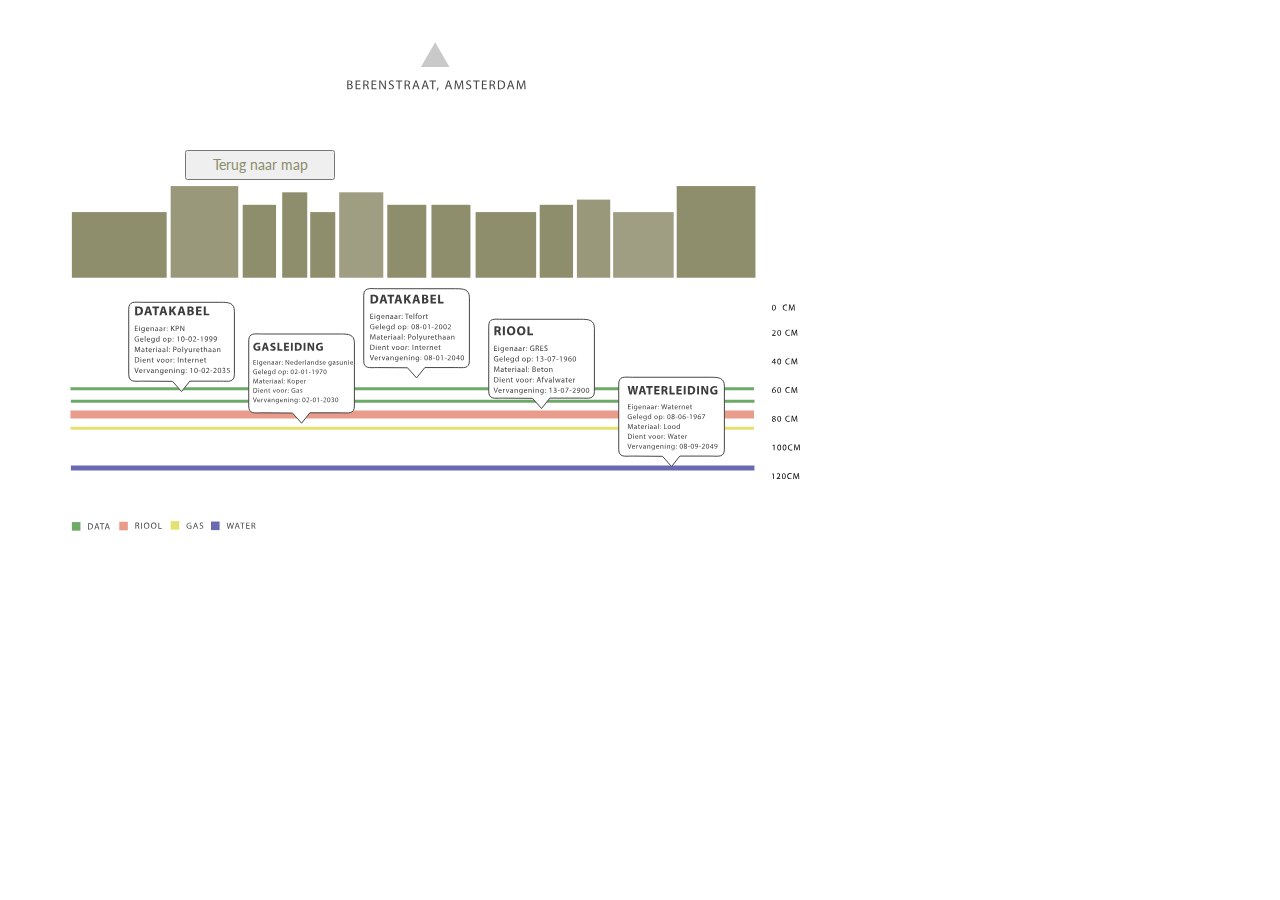
==== commit c6dc8035: "Added new animation en GSAP" ====
--- a/ondergrond.html
+++ b/ondergrond.html
@@ -49,101 +49,2088 @@
 <body>
   <button onclick="back()" type="submit" id="zoek">Terug naar map</button>
 
-  <?xml version="1.0" encoding="utf-8"?>
-<!-- Generator: Adobe Illustrator 19.1.0, SVG Export Plug-In . SVG Version: 6.00 Build 0)  -->
+ <?xml version="1.0" encoding="utf-8"?>
+<!-- Generator: Adobe Illustrator 17.0.0, SVG Export Plug-In . SVG Version: 6.00 Build 0)  -->
+<!DOCTYPE svg PUBLIC "-//W3C//DTD SVG 1.1//EN" "http://www.w3.org/Graphics/SVG/1.1/DTD/svg11.dtd">
 <svg version="1.1" xmlns="http://www.w3.org/2000/svg" xmlns:xlink="http://www.w3.org/1999/xlink" x="0px" y="0px"
-   viewBox="0 0 841.9 595.3" style="enable-background:new 0 0 841.9 595.3;" xml:space="preserve">
-<style type="text/css">
-  .st0{fill:#8E8D6C;}
-  .st1{opacity:0.9;fill:#8E8D6C;}
-  .st2{opacity:0.85;fill:#8E8D6C;}
-  .st3{fill:none;stroke:#E3E170;stroke-width:3;stroke-miterlimit:10;}
-  .st4{fill:none;stroke:#696BB0;stroke-width:3;stroke-miterlimit:10;}
-  .st5{fill:none;stroke:#8C8C6C;stroke-width:3;stroke-miterlimit:10;}
-  .st6{fill:none;stroke:#E99C8B;stroke-width:3;stroke-miterlimit:10;}
-  .st7{font-family:'Lato-Regular';}
-  .st8{font-size:8.6521px;}
-  .st9{fill:#444444;}
-  .st10{font-size:13px;}
-  .st11{letter-spacing:1;}
-  .st12{fill:#8D8C6D;}
-  .st13{fill:#9FB2B1;}
-  .st14{fill:#968A80;}
-  .st15{fill:#DBDAD0;}
-  .st16{fill:#9C636C;}
-  .st17{fill:#D9D6D1;}
-  .st18{fill:none;}
-  .st19{fill:#454545;}
-  .st20{fill:#1E1E1C;}
-  .st21{fill:none;stroke:#9EB1B0;stroke-width:3;stroke-miterlimit:10;}
-  .st22{fill:none;stroke:#6DA967;stroke-width:3;stroke-miterlimit:10;}
-  .st23{fill:#6DA967;}
-  .st24{fill:#E99C8B;}
-  .st25{fill:#E3E16F;}
-  .st26{fill:#686BB0;}
-  .st27{font-size:9px;}
-  .st28{fill:#CAC9C9;}
-</style>
-<g id="Laag_1">
-  <rect x="71.9" y="212.1" class="st0" width="94.8" height="65.6"/>
-  <rect x="170.7" y="186.1" class="st1" width="67.6" height="91.7"/>
-  <rect x="475.6" y="212.1" class="st0" width="60.6" height="65.6"/>
-  <rect x="613.2" y="212.1" class="st2" width="60.6" height="65.6"/>
-  <rect x="676.7" y="186.1" class="st0" width="78.8" height="91.7"/>
-  <rect x="242.7" y="204.8" class="st0" width="33.3" height="72.9"/>
-  <rect x="539.7" y="204.8" class="st0" width="33.3" height="72.9"/>
-  <rect x="576.9" y="199.6" class="st1" width="33.3" height="78.1"/>
-  <rect x="282.2" y="192.3" class="st0" width="25" height="85.4"/>
-  <rect x="310.2" y="212.1" class="st0" width="25" height="65.6"/>
-  <rect x="339.2" y="192.3" class="st2" width="44.1" height="85.4"/>
-  <rect x="387.3" y="204.8" class="st0" width="39" height="72.9"/>
-  <rect x="431.4" y="204.8" class="st0" width="39" height="72.9"/>
-  <line class="st3" x1="70.5" y1="427.4" x2="754.1" y2="427.4"/>
-  <line class="st4" x1="70.5" y1="448.2" x2="754.1" y2="448.2"/>
-  <path class="st5" d="M754.4,477"/>
-  <path class="st5" d="M70.8,477"/>
-  <line class="st6" x1="70.5" y1="419.4" x2="754.1" y2="419.4"/>
-  <text transform="matrix(1 0 0 1 771.7082 335.6343)" class="st7 st8">20 cm</text>
-  <text transform="matrix(1 0 0 1 771.7082 364.3107)" class="st7 st8">40 cm</text>
-  <text transform="matrix(1 0 0 1 771.7082 392.9871)" class="st7 st8">60 cm</text>
-  <text transform="matrix(1 0 0 1 771.7082 421.6632)" class="st7 st8">80 cm</text>
-  <text transform="matrix(1 0 0 1 771.7082 450.3393)" class="st7 st8">100cm</text>
-  <text transform="matrix(1 0 0 1 771.0071 479.0153)" class="st7 st8">120cm</text>
-  <text transform="matrix(1 0 0 1 346.262 89.2255)" class="st9 st7 st10 st11">BERENSTRAAT, AMSTERDAM</text>
-  <rect x="732.3" y="-358.3" class="st12" width="120.8" height="120.8"/>
-  <rect x="876.9" y="-358.3" class="st13" width="120.8" height="120.8"/>
-  <rect x="1019.8" y="-358.3" class="st14" width="120.8" height="120.8"/>
-  <rect x="1162.5" y="-358.3" class="st15" width="120.8" height="120.8"/>
-  <rect x="732.3" y="-210.3" class="st16" width="120.8" height="120.8"/>
-  <rect x="876.9" y="-210.3" class="st17" width="120.8" height="120.8"/>
-  <rect x="1019.8" y="-210.3" class="st18" width="120.8" height="120.8"/>
-  <rect x="1162.5" y="-210.3" class="st19" width="120.8" height="120.8"/>
-  <text transform="matrix(1 0 0 1 894.8372 -252.0072)" class="st20" style="font-family:'MyriadPro-Regular'; font-size:12px;">#9EB2B1</text>
-  <text transform="matrix(1 0 0 1 1036.5039 -252.0072)" class="st20" style="font-family:'MyriadPro-Regular'; font-size:12px;">#978B7F</text>
-  <text transform="matrix(1 0 0 1 1179.2124 -252.0072)" class="st20" style="font-family:'MyriadPro-Regular'; font-size:12px;">#DCDBD0</text>
-  <path class="st5" d="M754.1,468"/>
-  <path class="st5" d="M70.5,468"/>
-  <path class="st21" d="M753.8,387.4"/>
-  <path class="st21" d="M70.2,387.4"/>
-  <line class="st22" x1="70.5" y1="388.9" x2="754.1" y2="388.9"/>
-  <text transform="matrix(1 0 0 1 771.7082 310.4493)" class="st7 st8">0  cm</text>
-  <line class="st4" x1="70.9" y1="468" x2="754.5" y2="468"/>
-  <line class="st22" x1="70.9" y1="401.2" x2="754.5" y2="401.2"/>
-  <rect x="71.9" y="522.1" class="st23" width="8.6" height="8.6"/>
-  <rect x="119.3" y="521.8" class="st24" width="8.6" height="8.6"/>
-  <rect x="170.7" y="521.2" class="st25" width="8.6" height="8.6"/>
-  <rect x="211" y="521.5" class="st26" width="8.6" height="8.6"/>
-  <rect x="87.3" y="523" class="st18" width="60.8" height="10.2"/>
-  <text transform="matrix(1 0 0 1 87.3267 529.6803)" class="st9 st7 st27">DATA</text>
-  <rect x="134.7" y="522.3" class="st18" width="60.8" height="10.2"/>
-  <text transform="matrix(1 0 0 1 134.7226 528.9672)" class="st9 st7 st27">RIOOL</text>
-  <rect x="186.1" y="522.4" class="st18" width="60.8" height="10.2"/>
-  <text transform="matrix(1 0 0 1 186.1184 529.0221)" class="st9 st7 st27">GAS</text>
-  <rect x="226.5" y="522.4" class="st18" width="60.8" height="10.2"/>
-  <text transform="matrix(1 0 0 1 226.4676 529.0221)" class="st9 st7 st27">WATER</text>
+  width="841.89px" height="595.28px" viewBox="0 0 841.89 595.28" enable-background="new 0 0 841.89 595.28" xml:space="preserve">
+<g id="alles">
+  <rect x="71.875" y="212.115" fill="#8E8D6C" width="94.792" height="65.625"/>
+  <rect x="170.667" y="186.073" opacity="0.9" fill="#8E8D6C" width="67.576" height="91.667"/>
+  <rect x="475.603" y="212.115" fill="#8E8D6C" width="60.556" height="65.625"/>
+  <rect x="613.154" y="212.115" opacity="0.85" fill="#8E8D6C" width="60.556" height="65.625"/>
+  <rect x="676.71" y="186.073" fill="#8E8D6C" width="78.751" height="91.667"/>
+  <rect x="242.708" y="204.823" fill="#8E8D6C" width="33.333" height="72.917"/>
+  <rect x="539.719" y="204.823" fill="#8E8D6C" width="33.333" height="72.917"/>
+  <rect x="576.912" y="199.618" opacity="0.9" fill="#8E8D6C" width="33.333" height="78.122"/>
+  <rect x="282.214" y="192.323" fill="#8E8D6C" width="25.024" height="85.417"/>
+  <rect x="310.238" y="212.115" fill="#8E8D6C" width="25.024" height="65.625"/>
+  <rect x="339.194" y="192.323" opacity="0.85" fill="#8E8D6C" width="44.088" height="85.417"/>
+  <rect x="387.281" y="204.823" fill="#8E8D6C" width="39.012" height="72.917"/>
+  <rect x="431.442" y="204.823" fill="#8E8D6C" width="39.012" height="72.917"/>
+  <line fill="none" stroke="#E3E170" stroke-width="3" stroke-miterlimit="10" x1="70.47" y1="428.359" x2="754.056" y2="428.359"/>
+  <path fill="none" stroke="#8C8C6C" stroke-width="3" stroke-miterlimit="10" d="M754.355,477.049"/>
+  <path fill="none" stroke="#8C8C6C" stroke-width="3" stroke-miterlimit="10" d="M70.769,477.049"/>
+  <line fill="none" stroke="#E99C8B" stroke-width="8" stroke-miterlimit="10" x1="70.47" y1="414.433" x2="754.056" y2="414.433"/>
+  <g>
+  <path d="M772.098,335.635v-0.468l0.597-0.579c1.437-1.367,2.085-2.094,2.094-2.941c0-0.571-0.277-1.1-1.116-1.1
+  c-0.511,0-0.935,0.26-1.194,0.477l-0.242-0.537c0.39-0.328,0.943-0.57,1.593-0.57c1.211,0,1.722,0.83,1.722,1.635
+  c0,1.038-0.753,1.878-1.938,3.02l-0.45,0.415v0.018h2.526v0.632H772.098z"/>
+  <path d="M781.139,332.762c0,1.912-0.71,2.968-1.955,2.968c-1.099,0-1.843-1.029-1.86-2.89c0-1.886,0.813-2.924,1.955-2.924
+  C780.464,329.916,781.139,330.972,781.139,332.762z M778.085,332.849c0,1.462,0.449,2.293,1.142,2.293
+  c0.778,0,1.15-0.908,1.15-2.345c0-1.385-0.354-2.293-1.142-2.293C778.569,330.504,778.085,331.317,778.085,332.849z"/>
+  <path d="M789.747,335.444c-0.276,0.139-0.83,0.276-1.54,0.276c-1.644,0-2.881-1.038-2.881-2.95c0-1.825,1.237-3.062,3.045-3.062
+  c0.728,0,1.186,0.156,1.385,0.26l-0.182,0.614c-0.285-0.139-0.692-0.242-1.177-0.242c-1.367,0-2.275,0.874-2.275,2.405
+  c0,1.428,0.822,2.345,2.241,2.345c0.458,0,0.926-0.096,1.229-0.242L789.747,335.444z"/>
+  <path d="M796.47,333.073c-0.043-0.812-0.095-1.791-0.086-2.518h-0.026c-0.198,0.684-0.441,1.41-0.735,2.215l-1.029,2.829h-0.571
+  l-0.942-2.777c-0.277-0.821-0.511-1.574-0.675-2.267h-0.018c-0.018,0.727-0.061,1.705-0.112,2.578l-0.156,2.501H791.4l0.406-5.831
+  h0.961l0.994,2.82c0.243,0.718,0.441,1.358,0.589,1.964h0.025c0.147-0.589,0.355-1.229,0.614-1.964l1.039-2.82h0.96l0.363,5.831
+  h-0.735L796.47,333.073z"/>
+  </g>
+  <g>
+  <path d="M774.45,364.311v-1.531h-2.612v-0.502l2.509-3.591h0.822v3.496h0.787v0.597h-0.787v1.531H774.45z M774.45,362.183v-1.878
+  c0-0.294,0.009-0.588,0.026-0.883h-0.026c-0.173,0.329-0.312,0.571-0.467,0.831l-1.376,1.912v0.018H774.45z"/>
+  <path d="M781.139,361.438c0,1.912-0.71,2.967-1.955,2.967c-1.099,0-1.843-1.029-1.86-2.89c0-1.886,0.813-2.924,1.955-2.924
+  C780.464,358.592,781.139,359.647,781.139,361.438z M778.085,361.524c0,1.463,0.449,2.293,1.142,2.293
+  c0.778,0,1.15-0.908,1.15-2.345c0-1.384-0.354-2.293-1.142-2.293C778.569,359.18,778.085,359.993,778.085,361.524z"/>
+  <path d="M789.747,364.12c-0.276,0.139-0.83,0.277-1.54,0.277c-1.644,0-2.881-1.039-2.881-2.95c0-1.826,1.237-3.063,3.045-3.063
+  c0.728,0,1.186,0.156,1.385,0.26l-0.182,0.614c-0.285-0.139-0.692-0.242-1.177-0.242c-1.367,0-2.275,0.874-2.275,2.405
+  c0,1.428,0.822,2.345,2.241,2.345c0.458,0,0.926-0.096,1.229-0.242L789.747,364.12z"/>
+  <path d="M796.47,361.75c-0.043-0.813-0.095-1.791-0.086-2.518h-0.026c-0.198,0.683-0.441,1.41-0.735,2.215l-1.029,2.829h-0.571
+  l-0.942-2.777c-0.277-0.822-0.511-1.575-0.675-2.267h-0.018c-0.018,0.727-0.061,1.704-0.112,2.578l-0.156,2.5H791.4l0.406-5.831
+  h0.961l0.994,2.82c0.243,0.718,0.441,1.358,0.589,1.964h0.025c0.147-0.588,0.355-1.229,0.614-1.964l1.039-2.82h0.96l0.363,5.831
+  h-0.735L796.47,361.75z"/>
+  </g>
+  <g>
+  <path d="M775.308,387.9c-0.156-0.009-0.355,0-0.571,0.034c-1.194,0.199-1.826,1.073-1.955,1.999h0.025
+  c0.269-0.355,0.735-0.649,1.358-0.649c0.995,0,1.695,0.719,1.695,1.817c0,1.029-0.7,1.98-1.868,1.98
+  c-1.203,0-1.99-0.934-1.99-2.396c0-1.107,0.398-1.98,0.952-2.534c0.467-0.459,1.09-0.744,1.799-0.831
+  c0.226-0.034,0.416-0.043,0.555-0.043V387.9z M775.091,391.145c0-0.805-0.459-1.289-1.159-1.289c-0.459,0-0.883,0.285-1.09,0.692
+  c-0.053,0.086-0.087,0.198-0.087,0.337c0.018,0.926,0.441,1.609,1.237,1.609C774.649,392.494,775.091,391.949,775.091,391.145z"/>
+  <path d="M781.139,390.115c0,1.912-0.71,2.967-1.955,2.967c-1.099,0-1.843-1.029-1.86-2.89c0-1.886,0.813-2.924,1.955-2.924
+  C780.464,387.269,781.139,388.324,781.139,390.115z M778.085,390.201c0,1.463,0.449,2.293,1.142,2.293
+  c0.778,0,1.15-0.908,1.15-2.345c0-1.384-0.354-2.293-1.142-2.293C778.569,387.856,778.085,388.67,778.085,390.201z"/>
+  <path d="M789.747,392.797c-0.276,0.139-0.83,0.277-1.54,0.277c-1.644,0-2.881-1.039-2.881-2.95c0-1.826,1.237-3.063,3.045-3.063
+  c0.728,0,1.186,0.156,1.385,0.26l-0.182,0.614c-0.285-0.139-0.692-0.242-1.177-0.242c-1.367,0-2.275,0.874-2.275,2.405
+  c0,1.428,0.822,2.345,2.241,2.345c0.458,0,0.926-0.096,1.229-0.242L789.747,392.797z"/>
+  <path d="M796.47,390.427c-0.043-0.813-0.095-1.791-0.086-2.518h-0.026c-0.198,0.683-0.441,1.41-0.735,2.215l-1.029,2.829h-0.571
+  l-0.942-2.777c-0.277-0.822-0.511-1.575-0.675-2.267h-0.018c-0.018,0.727-0.061,1.704-0.112,2.578l-0.156,2.5H791.4l0.406-5.831
+  h0.961l0.994,2.82c0.243,0.718,0.441,1.358,0.589,1.964h0.025c0.147-0.588,0.355-1.229,0.614-1.964l1.039-2.82h0.96l0.363,5.831
+  h-0.735L796.47,390.427z"/>
+  </g>
+  <g>
+  <path d="M772.028,420.235c0-0.709,0.424-1.211,1.116-1.505l-0.009-0.026c-0.623-0.294-0.892-0.778-0.892-1.263
+  c0-0.892,0.753-1.497,1.739-1.497c1.09,0,1.635,0.684,1.635,1.384c0,0.477-0.233,0.986-0.926,1.315v0.026
+  c0.701,0.276,1.134,0.77,1.134,1.453c0,0.978-0.839,1.635-1.912,1.635C772.737,421.758,772.028,421.058,772.028,420.235z
+  M775.057,420.201c0-0.684-0.477-1.013-1.237-1.229c-0.658,0.19-1.013,0.623-1.013,1.159c-0.025,0.571,0.407,1.072,1.125,1.072
+  C774.615,421.204,775.057,420.78,775.057,420.201z M772.963,417.389c0,0.562,0.424,0.865,1.072,1.039
+  c0.484-0.165,0.856-0.511,0.856-1.021c0-0.449-0.268-0.917-0.951-0.917C773.309,416.489,772.963,416.904,772.963,417.389z"/>
+  <path d="M781.139,418.791c0,1.912-0.71,2.967-1.955,2.967c-1.099,0-1.843-1.029-1.86-2.89c0-1.886,0.813-2.924,1.955-2.924
+  C780.464,415.944,781.139,417,781.139,418.791z M778.085,418.877c0,1.463,0.449,2.293,1.142,2.293c0.778,0,1.15-0.908,1.15-2.345
+  c0-1.384-0.354-2.293-1.142-2.293C778.569,416.532,778.085,417.346,778.085,418.877z"/>
+  <path d="M789.747,421.473c-0.276,0.139-0.83,0.277-1.54,0.277c-1.644,0-2.881-1.039-2.881-2.95c0-1.826,1.237-3.063,3.045-3.063
+  c0.728,0,1.186,0.156,1.385,0.26l-0.182,0.614c-0.285-0.139-0.692-0.242-1.177-0.242c-1.367,0-2.275,0.874-2.275,2.405
+  c0,1.428,0.822,2.345,2.241,2.345c0.458,0,0.926-0.096,1.229-0.242L789.747,421.473z"/>
+  <path d="M796.47,419.103c-0.043-0.813-0.095-1.791-0.086-2.518h-0.026c-0.198,0.683-0.441,1.41-0.735,2.215l-1.029,2.829h-0.571
+  l-0.942-2.777c-0.277-0.822-0.511-1.575-0.675-2.267h-0.018c-0.018,0.727-0.061,1.704-0.112,2.578l-0.156,2.5H791.4l0.406-5.831
+  h0.961l0.994,2.82c0.243,0.718,0.441,1.358,0.589,1.964h0.025c0.147-0.588,0.355-1.229,0.614-1.964l1.039-2.82h0.96l0.363,5.831
+  h-0.735L796.47,419.103z"/>
+  </g>
+  <g>
+  <path d="M773.75,445.425h-0.018l-0.978,0.527l-0.147-0.579l1.229-0.658h0.649v5.624h-0.735V445.425z"/>
+  <path d="M781.139,447.467c0,1.912-0.71,2.967-1.955,2.967c-1.099,0-1.843-1.029-1.86-2.89c0-1.886,0.813-2.924,1.955-2.924
+  C780.464,444.62,781.139,445.676,781.139,447.467z M778.085,447.553c0,1.463,0.449,2.293,1.142,2.293
+  c0.778,0,1.15-0.908,1.15-2.345c0-1.384-0.354-2.293-1.142-2.293C778.569,445.208,778.085,446.021,778.085,447.553z"/>
+  <path d="M786.442,447.467c0,1.912-0.71,2.967-1.955,2.967c-1.099,0-1.843-1.029-1.86-2.89c0-1.886,0.813-2.924,1.955-2.924
+  C785.768,444.62,786.442,445.676,786.442,447.467z M783.389,447.553c0,1.463,0.449,2.293,1.142,2.293
+  c0.778,0,1.15-0.908,1.15-2.345c0-1.384-0.354-2.293-1.142-2.293C783.873,445.208,783.389,446.021,783.389,447.553z"/>
+  <path d="M792.352,450.148c-0.276,0.139-0.83,0.277-1.54,0.277c-1.644,0-2.881-1.039-2.881-2.95c0-1.826,1.237-3.063,3.045-3.063
+  c0.728,0,1.186,0.156,1.385,0.26l-0.182,0.614c-0.285-0.139-0.692-0.242-1.177-0.242c-1.367,0-2.275,0.874-2.275,2.405
+  c0,1.428,0.822,2.345,2.241,2.345c0.458,0,0.926-0.096,1.229-0.242L792.352,450.148z"/>
+  <path d="M799.074,447.778c-0.043-0.813-0.095-1.791-0.086-2.518h-0.026c-0.199,0.683-0.441,1.41-0.735,2.215l-1.029,2.829h-0.571
+  l-0.942-2.777c-0.277-0.822-0.511-1.575-0.675-2.267h-0.018c-0.018,0.727-0.061,1.704-0.112,2.578l-0.156,2.5h-0.718l0.406-5.831
+  h0.961l0.994,2.82c0.243,0.718,0.441,1.358,0.589,1.964h0.025c0.147-0.588,0.355-1.229,0.614-1.964l1.039-2.82h0.96l0.363,5.831
+  h-0.735L799.074,447.778z"/>
+  </g>
+  <g>
+  <path d="M773.049,474.102h-0.018l-0.978,0.527l-0.147-0.579l1.229-0.658h0.649v5.624h-0.735V474.102z"/>
+  <path d="M776.7,479.016v-0.467l0.597-0.58c1.437-1.367,2.085-2.094,2.094-2.941c0-0.571-0.277-1.099-1.116-1.099
+  c-0.511,0-0.935,0.259-1.194,0.476l-0.242-0.536c0.39-0.329,0.943-0.571,1.593-0.571c1.211,0,1.722,0.83,1.722,1.635
+  c0,1.039-0.753,1.878-1.938,3.02l-0.45,0.416v0.017h2.526v0.632H776.7z"/>
+  <path d="M785.741,476.144c0,1.912-0.71,2.967-1.955,2.967c-1.099,0-1.843-1.029-1.86-2.89c0-1.886,0.813-2.924,1.955-2.924
+  C785.066,473.297,785.741,474.353,785.741,476.144z M782.688,476.229c0,1.463,0.449,2.293,1.142,2.293
+  c0.778,0,1.15-0.908,1.15-2.345c0-1.384-0.354-2.293-1.142-2.293C783.172,473.885,782.688,474.698,782.688,476.229z"/>
+  <path d="M791.65,478.825c-0.276,0.139-0.83,0.277-1.54,0.277c-1.644,0-2.881-1.039-2.881-2.95c0-1.826,1.237-3.063,3.045-3.063
+  c0.728,0,1.186,0.156,1.385,0.26l-0.182,0.614c-0.285-0.139-0.692-0.242-1.177-0.242c-1.367,0-2.275,0.874-2.275,2.405
+  c0,1.428,0.822,2.345,2.241,2.345c0.458,0,0.926-0.096,1.229-0.242L791.65,478.825z"/>
+  <path d="M798.373,476.455c-0.043-0.813-0.095-1.791-0.086-2.518h-0.026c-0.199,0.683-0.441,1.41-0.735,2.215l-1.029,2.829h-0.571
+  l-0.942-2.777c-0.277-0.822-0.511-1.575-0.675-2.267h-0.018c-0.018,0.727-0.061,1.704-0.112,2.578l-0.156,2.5h-0.718l0.406-5.831
+  h0.961l0.994,2.82c0.243,0.718,0.441,1.358,0.589,1.964h0.025c0.147-0.588,0.355-1.229,0.614-1.964l1.039-2.82h0.96l0.363,5.831
+  h-0.735L798.373,476.455z"/>
+  </g>
+  <g>
+  <path fill="#444444" d="M347.25,80.58c0.494-0.104,1.274-0.182,2.067-0.182c1.131,0,1.859,0.195,2.405,0.637
+  c0.455,0.338,0.729,0.858,0.729,1.547c0,0.845-0.559,1.586-1.482,1.924v0.026c0.832,0.208,1.807,0.897,1.807,2.197
+  c0,0.754-0.299,1.326-0.741,1.755c-0.611,0.559-1.599,0.819-3.029,0.819c-0.78,0-1.378-0.052-1.755-0.104V80.58z M348.381,84.168
+  h1.027c1.196,0,1.898-0.624,1.898-1.469c0-1.027-0.78-1.43-1.924-1.43c-0.52,0-0.819,0.039-1.001,0.078V84.168z M348.381,88.368
+  c0.221,0.039,0.546,0.052,0.949,0.052c1.17,0,2.249-0.429,2.249-1.703c0-1.196-1.027-1.69-2.262-1.69h-0.936V88.368z"/>
+  <path fill="#444444" d="M360.133,85.117h-3.406v3.159h3.796v0.949h-4.927v-8.762h4.732v0.949h-3.601v2.77h3.406V85.117z"/>
+  <path fill="#444444" d="M363.292,80.58c0.572-0.117,1.391-0.182,2.171-0.182c1.209,0,1.989,0.221,2.535,0.715
+  c0.442,0.39,0.689,0.988,0.689,1.664c0,1.157-0.728,1.924-1.651,2.236v0.039c0.676,0.234,1.079,0.858,1.287,1.768
+  c0.286,1.222,0.494,2.067,0.676,2.405h-1.17c-0.143-0.247-0.338-1.001-0.585-2.093c-0.26-1.209-0.729-1.664-1.755-1.703h-1.066
+  v3.796h-1.131V80.58z M364.423,84.571h1.157c1.209,0,1.976-0.663,1.976-1.664c0-1.131-0.819-1.625-2.015-1.638
+  c-0.546,0-0.936,0.052-1.118,0.104V84.571z"/>
+  <path fill="#444444" d="M376.124,85.117h-3.406v3.159h3.796v0.949h-4.927v-8.762h4.732v0.949h-3.601v2.77h3.406V85.117z"/>
+  <path fill="#444444" d="M379.283,89.226v-8.762h1.235l2.808,4.433c0.65,1.027,1.157,1.95,1.573,2.847l0.026-0.013
+  c-0.104-1.17-0.13-2.236-0.13-3.601v-3.666h1.066v8.762h-1.144l-2.782-4.446c-0.611-0.975-1.196-1.976-1.638-2.925l-0.039,0.013
+  c0.065,1.105,0.091,2.158,0.091,3.614v3.744H379.283z"/>
+  <path fill="#444444" d="M388.98,87.848c0.507,0.312,1.248,0.572,2.028,0.572c1.157,0,1.833-0.611,1.833-1.495
+  c0-0.819-0.468-1.287-1.651-1.742c-1.43-0.507-2.314-1.248-2.314-2.483c0-1.365,1.131-2.379,2.834-2.379
+  c0.897,0,1.547,0.208,1.937,0.429l-0.312,0.923c-0.286-0.156-0.871-0.416-1.664-0.416c-1.196,0-1.651,0.715-1.651,1.313
+  c0,0.819,0.533,1.222,1.742,1.69c1.482,0.572,2.236,1.287,2.236,2.574c0,1.352-1.001,2.522-3.068,2.522
+  c-0.845,0-1.768-0.247-2.236-0.559L388.98,87.848z"/>
+  <path fill="#444444" d="M398.509,81.425h-2.666v-0.962h6.487v0.962h-2.678v7.8h-1.144V81.425z"/>
+  <path fill="#444444" d="M404.606,80.58c0.572-0.117,1.391-0.182,2.171-0.182c1.209,0,1.989,0.221,2.535,0.715
+  c0.442,0.39,0.689,0.988,0.689,1.664c0,1.157-0.728,1.924-1.651,2.236v0.039c0.676,0.234,1.079,0.858,1.287,1.768
+  c0.286,1.222,0.494,2.067,0.676,2.405h-1.17c-0.143-0.247-0.338-1.001-0.585-2.093c-0.26-1.209-0.728-1.664-1.755-1.703h-1.066
+  v3.796h-1.131V80.58z M405.737,84.571h1.157c1.209,0,1.977-0.663,1.977-1.664c0-1.131-0.819-1.625-2.015-1.638
+  c-0.546,0-0.936,0.052-1.118,0.104V84.571z"/>
+  <path fill="#444444" d="M414.382,86.47l-0.91,2.756h-1.17l2.977-8.762h1.365l2.99,8.762h-1.209l-0.936-2.756H414.382z
+  M417.255,85.585l-0.858-2.522c-0.195-0.572-0.325-1.092-0.455-1.599h-0.026c-0.13,0.52-0.273,1.053-0.442,1.586l-0.858,2.535
+  H417.255z"/>
+  <path fill="#444444" d="M423.639,86.47l-0.91,2.756h-1.17l2.977-8.762h1.365l2.99,8.762h-1.209l-0.937-2.756H423.639z
+  M426.512,85.585l-0.858-2.522c-0.195-0.572-0.325-1.092-0.455-1.599h-0.026c-0.13,0.52-0.272,1.053-0.441,1.586l-0.858,2.535
+  H426.512z"/>
+  <path fill="#444444" d="M432.14,81.425h-2.665v-0.962h6.487v0.962h-2.678v7.8h-1.145V81.425z"/>
+  <path fill="#444444" d="M436.677,90.825c0.286-0.767,0.638-2.158,0.78-3.107l1.274-0.13c-0.3,1.105-0.871,2.548-1.235,3.159
+  L436.677,90.825z"/>
+  <path fill="#444444" d="M446.921,86.47l-0.91,2.756h-1.17l2.978-8.762h1.364l2.99,8.762h-1.209l-0.936-2.756H446.921z
+  M449.794,85.585l-0.858-2.522c-0.194-0.572-0.324-1.092-0.454-1.599h-0.026c-0.13,0.52-0.273,1.053-0.442,1.586l-0.857,2.535
+  H449.794z"/>
+  <path fill="#444444" d="M462.092,85.377c-0.064-1.222-0.143-2.691-0.13-3.783h-0.039c-0.299,1.027-0.663,2.119-1.104,3.328
+  l-1.547,4.251h-0.858L456.996,85c-0.416-1.235-0.767-2.366-1.014-3.406h-0.026c-0.026,1.092-0.091,2.561-0.169,3.874l-0.234,3.757
+  h-1.079l0.611-8.762h1.443l1.495,4.238c0.363,1.079,0.663,2.042,0.884,2.951h0.039c0.221-0.884,0.533-1.846,0.923-2.951
+  l1.561-4.238h1.442l0.546,8.762h-1.104L462.092,85.377z"/>
+  <path fill="#444444" d="M466.304,87.848c0.507,0.312,1.248,0.572,2.027,0.572c1.157,0,1.834-0.611,1.834-1.495
+  c0-0.819-0.469-1.287-1.651-1.742c-1.431-0.507-2.314-1.248-2.314-2.483c0-1.365,1.131-2.379,2.834-2.379
+  c0.897,0,1.548,0.208,1.938,0.429l-0.312,0.923c-0.285-0.156-0.871-0.416-1.664-0.416c-1.195,0-1.65,0.715-1.65,1.313
+  c0,0.819,0.533,1.222,1.742,1.69c1.481,0.572,2.235,1.287,2.235,2.574c0,1.352-1.001,2.522-3.067,2.522
+  c-0.846,0-1.769-0.247-2.236-0.559L466.304,87.848z"/>
+  <path fill="#444444" d="M475.832,81.425h-2.665v-0.962h6.487v0.962h-2.678v7.8h-1.145V81.425z"/>
+  <path fill="#444444" d="M486.467,85.117h-3.406v3.159h3.796v0.949h-4.927v-8.762h4.732v0.949h-3.602v2.77h3.406V85.117z"/>
+  <path fill="#444444" d="M489.625,80.58c0.572-0.117,1.392-0.182,2.172-0.182c1.209,0,1.988,0.221,2.535,0.715
+  c0.441,0.39,0.688,0.988,0.688,1.664c0,1.157-0.728,1.924-1.651,2.236v0.039c0.677,0.234,1.079,0.858,1.287,1.768
+  c0.286,1.222,0.494,2.067,0.677,2.405h-1.17c-0.144-0.247-0.339-1.001-0.586-2.093c-0.26-1.209-0.728-1.664-1.755-1.703h-1.065
+  v3.796h-1.132V80.58z M490.757,84.571h1.156c1.21,0,1.977-0.663,1.977-1.664c0-1.131-0.819-1.625-2.015-1.638
+  c-0.547,0-0.937,0.052-1.118,0.104V84.571z"/>
+  <path fill="#444444" d="M497.92,80.58c0.689-0.104,1.508-0.182,2.405-0.182c1.625,0,2.782,0.377,3.549,1.092
+  c0.78,0.715,1.235,1.729,1.235,3.146c0,1.43-0.442,2.6-1.262,3.406c-0.818,0.819-2.171,1.261-3.874,1.261
+  c-0.806,0-1.481-0.039-2.054-0.104V80.58z M499.051,88.329c0.286,0.052,0.702,0.065,1.145,0.065c2.418,0,3.73-1.352,3.73-3.718
+  c0.014-2.067-1.156-3.38-3.549-3.38c-0.585,0-1.027,0.052-1.326,0.117V88.329z"/>
+  <path fill="#444444" d="M509.113,86.47l-0.91,2.756h-1.17l2.977-8.762h1.365l2.99,8.762h-1.209l-0.937-2.756H509.113z
+  M511.986,85.585l-0.858-2.522c-0.195-0.572-0.325-1.092-0.455-1.599h-0.026c-0.13,0.52-0.272,1.053-0.441,1.586l-0.858,2.535
+  H511.986z"/>
+  <path fill="#444444" d="M524.283,85.377c-0.064-1.222-0.143-2.691-0.13-3.783h-0.039c-0.299,1.027-0.663,2.119-1.104,3.328
+  l-1.547,4.251h-0.858L519.188,85c-0.416-1.235-0.767-2.366-1.014-3.406h-0.026c-0.026,1.092-0.091,2.561-0.169,3.874l-0.234,3.757
+  h-1.079l0.611-8.762h1.443l1.495,4.238c0.363,1.079,0.663,2.042,0.884,2.951h0.039c0.221-0.884,0.533-1.846,0.923-2.951
+  l1.561-4.238h1.442l0.546,8.762h-1.104L524.283,85.377z"/>
+  </g>
+  <rect x="732.254" y="-358.257" fill="#8D8C6D" width="120.833" height="120.833"/>
+  <rect x="876.921" y="-358.257" fill="#9FB2B1" width="120.833" height="120.833"/>
+  <rect x="1019.754" y="-358.257" fill="#968A80" width="120.833" height="120.833"/>
+  <rect x="1162.462" y="-358.257" fill="#DBDAD0" width="120.833" height="120.833"/>
+  <rect x="732.254" y="-210.341" fill="#9C636C" width="120.833" height="120.833"/>
+  <rect x="876.921" y="-210.341" fill="#D9D6D1" width="120.833" height="120.833"/>
+  <rect x="1019.754" y="-210.341" fill="none" width="120.833" height="120.833"/>
+  <rect x="1162.462" y="-210.341" fill="#454545" width="120.833" height="120.833"/>
+  <text transform="matrix(1 0 0 1 894.8372 -252.0072)" fill="#1E1E1C" font-family="'MyriadPro-Regular'" font-size="12">#9EB2B1</text>
+  <text transform="matrix(1 0 0 1 1036.5039 -252.0072)" fill="#1E1E1C" font-family="'MyriadPro-Regular'" font-size="12">#978B7F</text>
+  <text transform="matrix(1 0 0 1 1179.2124 -252.0072)" fill="#1E1E1C" font-family="'MyriadPro-Regular'" font-size="12">#DCDBD0</text>
+  <path fill="none" stroke="#8C8C6C" stroke-width="3" stroke-miterlimit="10" d="M754.056,467.991"/>
+  <path fill="none" stroke="#8C8C6C" stroke-width="3" stroke-miterlimit="10" d="M70.47,467.991"/>
+  <path fill="none" stroke="#9EB1B0" stroke-width="3" stroke-miterlimit="10" d="M753.768,387.383"/>
+  <path fill="none" stroke="#9EB1B0" stroke-width="3" stroke-miterlimit="10" d="M70.182,387.383"/>
+  <line fill="none" stroke="#6DA967" stroke-width="3" stroke-miterlimit="10" x1="70.475" y1="388.863" x2="754.061" y2="388.863"/>
+  <g>
+  <path d="M775.835,307.577c0,1.912-0.71,2.968-1.955,2.968c-1.099,0-1.843-1.03-1.86-2.89c0-1.887,0.813-2.925,1.955-2.925
+  C775.16,304.73,775.835,305.786,775.835,307.577z M772.781,307.664c0,1.462,0.449,2.292,1.142,2.292
+  c0.778,0,1.15-0.908,1.15-2.345c0-1.384-0.354-2.292-1.142-2.292C773.266,305.319,772.781,306.132,772.781,307.664z"/>
+  <path d="M787.143,310.259c-0.276,0.139-0.83,0.277-1.54,0.277c-1.644,0-2.881-1.038-2.881-2.95c0-1.826,1.237-3.062,3.045-3.062
+  c0.728,0,1.186,0.155,1.385,0.259l-0.182,0.614c-0.285-0.138-0.692-0.242-1.177-0.242c-1.367,0-2.275,0.874-2.275,2.405
+  c0,1.428,0.822,2.345,2.241,2.345c0.458,0,0.926-0.095,1.229-0.242L787.143,310.259z"/>
+  <path d="M793.865,307.889c-0.043-0.813-0.095-1.791-0.086-2.518h-0.026c-0.199,0.684-0.441,1.41-0.735,2.215l-1.029,2.829h-0.571
+  l-0.942-2.777c-0.277-0.822-0.511-1.574-0.675-2.267h-0.018c-0.018,0.727-0.061,1.704-0.112,2.578l-0.156,2.5h-0.718l0.406-5.831
+  h0.961l0.994,2.82c0.243,0.719,0.441,1.358,0.589,1.964h0.025c0.147-0.588,0.355-1.229,0.614-1.964l1.039-2.82h0.96l0.363,5.831
+  h-0.735L793.865,307.889z"/>
+  </g>
+  <line fill="none" stroke="#696BB0" stroke-width="5" stroke-miterlimit="10" x1="70.875" y1="467.991" x2="754.461" y2="467.991"/>
+  <line fill="none" stroke="#6DA967" stroke-width="3" stroke-miterlimit="10" x1="70.875" y1="401.166" x2="754.461" y2="401.166"/>
+  <rect x="71.875" y="522.108" fill="#6DA967" width="8.566" height="8.566"/>
+  <rect x="119.271" y="521.761" fill="#E99C8B" width="8.566" height="8.566"/>
+  <rect x="170.667" y="521.181" fill="#E3E16F" width="8.566" height="8.566"/>
+  <rect x="211.016" y="521.547" fill="#686BB0" width="8.566" height="8.566"/>
+  <g>
+  <path fill="#444444" d="M88.011,523.451c0.477-0.072,1.044-0.126,1.666-0.126c1.125,0,1.927,0.261,2.458,0.756
+  c0.54,0.495,0.855,1.197,0.855,2.179c0,0.99-0.306,1.801-0.873,2.358c-0.567,0.567-1.503,0.874-2.683,0.874
+  c-0.558,0-1.026-0.027-1.422-0.072V523.451z M88.794,528.816c0.198,0.036,0.486,0.045,0.792,0.045
+  c1.674,0,2.583-0.936,2.583-2.574c0.009-1.432-0.801-2.341-2.458-2.341c-0.405,0-0.711,0.036-0.918,0.081V528.816z"/>
+  <path fill="#444444" d="M95.76,527.529l-0.63,1.908h-0.81l2.062-6.067h0.945l2.071,6.067H98.56l-0.648-1.908H95.76z
+  M97.75,526.917l-0.594-1.746c-0.135-0.396-0.225-0.757-0.315-1.107h-0.018c-0.09,0.359-0.189,0.729-0.306,1.098l-0.594,1.756
+  H97.75z"/>
+  <path fill="#444444" d="M101.646,524.036H99.8v-0.666h4.492v0.666h-1.854v5.401h-0.792V524.036z"/>
+  <path fill="#444444" d="M106.173,527.529l-0.63,1.908h-0.81l2.062-6.067h0.945l2.071,6.067h-0.837l-0.648-1.908H106.173z
+  M108.163,526.917l-0.594-1.746c-0.135-0.396-0.225-0.757-0.315-1.107h-0.018c-0.09,0.359-0.189,0.729-0.306,1.098l-0.594,1.756
+  H108.163z"/>
+  </g>
+  <g>
+  <path fill="#444444" d="M135.407,522.737c0.396-0.081,0.963-0.126,1.503-0.126c0.837,0,1.377,0.153,1.756,0.495
+  c0.306,0.271,0.477,0.685,0.477,1.152c0,0.802-0.504,1.333-1.144,1.549v0.027c0.468,0.161,0.748,0.594,0.892,1.224
+  c0.198,0.847,0.342,1.432,0.468,1.666h-0.81c-0.099-0.171-0.234-0.693-0.405-1.449c-0.18-0.838-0.504-1.152-1.215-1.18h-0.738
+  v2.629h-0.783V522.737z M136.19,525.501h0.801c0.837,0,1.369-0.459,1.369-1.152c0-0.783-0.567-1.125-1.396-1.134
+  c-0.378,0-0.648,0.036-0.774,0.072V525.501z"/>
+  <path fill="#444444" d="M141.932,522.656v6.068h-0.783v-6.068H141.932z"/>
+  <path fill="#444444" d="M149.385,525.627c0,2.089-1.269,3.196-2.818,3.196c-1.603,0-2.728-1.242-2.728-3.079
+  c0-1.926,1.197-3.187,2.818-3.187C148.313,522.558,149.385,523.827,149.385,525.627z M144.676,525.727
+  c0,1.296,0.703,2.458,1.936,2.458c1.243,0,1.945-1.144,1.945-2.521c0-1.206-0.63-2.467-1.936-2.467
+  C145.325,523.196,144.676,524.395,144.676,525.727z"/>
+  <path fill="#444444" d="M156.486,525.627c0,2.089-1.269,3.196-2.818,3.196c-1.603,0-2.728-1.242-2.728-3.079
+  c0-1.926,1.197-3.187,2.818-3.187C155.415,522.558,156.486,523.827,156.486,525.627z M151.778,525.727
+  c0,1.296,0.703,2.458,1.936,2.458c1.243,0,1.945-1.144,1.945-2.521c0-1.206-0.63-2.467-1.936-2.467
+  C152.426,523.196,151.778,524.395,151.778,525.727z"/>
+  <path fill="#444444" d="M158.402,522.656h0.783v5.411h2.593v0.657h-3.376V522.656z"/>
+  </g>
+  <g>
+  <path fill="#444444" d="M191.421,528.51c-0.351,0.126-1.044,0.333-1.864,0.333c-0.918,0-1.674-0.234-2.269-0.802
+  c-0.522-0.504-0.846-1.314-0.846-2.26c0.009-1.81,1.251-3.133,3.286-3.133c0.703,0,1.251,0.153,1.513,0.279l-0.189,0.64
+  c-0.324-0.145-0.729-0.262-1.341-0.262c-1.477,0-2.44,0.919-2.44,2.44c0,1.539,0.927,2.448,2.341,2.448
+  c0.513,0,0.864-0.072,1.044-0.162v-1.81h-1.233v-0.63h1.999V528.51z"/>
+  <path fill="#444444" d="M194.498,526.871l-0.63,1.908h-0.81l2.062-6.067h0.945l2.071,6.067h-0.837l-0.648-1.908H194.498z
+  M196.487,526.259l-0.594-1.746c-0.135-0.396-0.225-0.757-0.315-1.107h-0.018c-0.09,0.359-0.189,0.729-0.306,1.098l-0.594,1.756
+  H196.487z"/>
+  <path fill="#444444" d="M199.816,527.825c0.351,0.216,0.864,0.396,1.404,0.396c0.801,0,1.27-0.424,1.27-1.035
+  c0-0.567-0.324-0.892-1.144-1.207c-0.99-0.351-1.603-0.864-1.603-1.72c0-0.945,0.784-1.647,1.963-1.647
+  c0.621,0,1.071,0.145,1.341,0.298l-0.216,0.639c-0.198-0.107-0.604-0.288-1.152-0.288c-0.829,0-1.144,0.495-1.144,0.909
+  c0,0.567,0.369,0.847,1.207,1.171c1.026,0.396,1.548,0.891,1.548,1.782c0,0.937-0.693,1.746-2.125,1.746
+  c-0.585,0-1.225-0.171-1.549-0.387L199.816,527.825z"/>
+  </g>
+  <g>
+  <path fill="#444444" d="M228.142,528.779l-1.539-6.067h0.828l0.72,3.069c0.18,0.757,0.342,1.513,0.45,2.098h0.018
+  c0.099-0.603,0.288-1.323,0.495-2.106l0.81-3.061h0.819l0.738,3.079c0.171,0.72,0.333,1.44,0.423,2.079h0.018
+  c0.126-0.666,0.297-1.341,0.486-2.098l0.801-3.061h0.801l-1.72,6.067h-0.819l-0.765-3.16c-0.189-0.773-0.315-1.368-0.396-1.98
+  h-0.018c-0.108,0.604-0.243,1.197-0.468,1.98l-0.864,3.16H228.142z"/>
+  <path fill="#444444" d="M236.134,526.871l-0.63,1.908h-0.81l2.062-6.067h0.945l2.071,6.067h-0.837l-0.648-1.908H236.134z
+  M238.124,526.259l-0.594-1.746c-0.135-0.396-0.225-0.757-0.315-1.107h-0.018c-0.09,0.359-0.189,0.729-0.306,1.098l-0.594,1.756
+  H238.124z"/>
+  <path fill="#444444" d="M242.02,523.378h-1.845v-0.666h4.492v0.666h-1.854v5.401h-0.792V523.378z"/>
+  <path fill="#444444" d="M249.383,525.935h-2.359v2.188h2.629v0.657h-3.412v-6.067h3.277v0.657h-2.494v1.917h2.359V525.935z"/>
+  <path fill="#444444" d="M251.568,522.793c0.396-0.081,0.963-0.126,1.503-0.126c0.837,0,1.377,0.152,1.756,0.495
+  c0.306,0.27,0.477,0.684,0.477,1.152c0,0.801-0.504,1.332-1.144,1.548v0.027c0.468,0.162,0.748,0.594,0.892,1.225
+  c0.198,0.846,0.342,1.432,0.468,1.665h-0.81c-0.099-0.171-0.234-0.693-0.405-1.449c-0.18-0.837-0.504-1.152-1.215-1.18h-0.738
+  v2.629h-0.783V522.793z M252.352,525.557h0.801c0.837,0,1.369-0.459,1.369-1.152c0-0.783-0.567-1.125-1.396-1.135
+  c-0.378,0-0.648,0.036-0.774,0.072V525.557z"/>
+  </g>
 </g>
-<g id="Laag_2">
-  <polygon class="st28" points="420.9,67 435.2,42.3 449.5,67  "/>
+<g id="navigatie">
+  <polygon fill="#CAC9C9" points="420.945,67.039 435.203,42.343 449.461,67.039  "/>
+</g>
+<g id="eerste">
+  <path fill="#FFFFFF" stroke="#444444" stroke-miterlimit="10" d="M469.403,360.686c0,8.495-6.08,6.887-13.58,6.887h-30.971
+  l-8.283,10.379l-9.083-10.165l-30.172-0.214c-7.5,0-13.58,1.608-13.58-6.887v-65.07c0-8.495,6.08-6.887,13.58-6.887h78.509
+  c7.5,0,13.58,0.373,13.58,8.868V360.686z"/>
+  <g>
+  <path fill="#3C3C3B" d="M370.602,294.863c0.724-0.116,1.666-0.18,2.659-0.18c1.652,0,2.722,0.296,3.561,0.929
+  c0.904,0.671,1.471,1.741,1.471,3.277c0,1.664-0.606,2.813-1.445,3.523c-0.917,0.762-2.31,1.123-4.013,1.123
+  c-1.02,0-1.742-0.066-2.233-0.13V294.863z M372.577,301.96c0.168,0.039,0.439,0.039,0.685,0.039
+  c1.78,0.013,2.942-0.968,2.942-3.046c0.013-1.806-1.045-2.761-2.736-2.761c-0.438,0-0.722,0.039-0.89,0.078V301.96z"/>
+  <path fill="#3C3C3B" d="M382.092,301.211l-0.619,2.233h-2.039l2.658-8.697h2.581l2.697,8.697h-2.116l-0.672-2.233H382.092z
+  M384.299,299.741l-0.541-1.846c-0.155-0.516-0.31-1.161-0.439-1.677h-0.026c-0.129,0.516-0.258,1.174-0.4,1.677l-0.517,1.846
+  H384.299z"/>
+  <path fill="#3C3C3B" d="M389.825,296.398h-2.335v-1.652h6.684v1.652h-2.374v7.046h-1.974V296.398z"/>
+  <path fill="#3C3C3B" d="M397.003,301.211l-0.619,2.233h-2.039l2.658-8.697h2.581l2.697,8.697h-2.116l-0.672-2.233H397.003z
+  M399.209,299.741l-0.541-1.846c-0.155-0.516-0.31-1.161-0.439-1.677h-0.026c-0.129,0.516-0.258,1.174-0.4,1.677l-0.517,1.846
+  H399.209z"/>
+  <path fill="#3C3C3B" d="M404.13,294.747h1.949v3.846h0.039c0.193-0.335,0.4-0.646,0.593-0.954l1.974-2.891h2.413l-2.877,3.703
+  l3.032,4.994h-2.297l-2.13-3.755l-0.748,0.915v2.839h-1.949V294.747z"/>
+  <path fill="#3C3C3B" d="M414.936,301.211l-0.619,2.233h-2.039l2.658-8.697h2.581l2.697,8.697h-2.116l-0.671-2.233H414.936z
+  M417.142,299.741l-0.542-1.846c-0.154-0.516-0.309-1.161-0.438-1.677h-0.026c-0.129,0.516-0.258,1.174-0.4,1.677l-0.517,1.846
+  H417.142z"/>
+  <path fill="#3C3C3B" d="M422.062,294.863c0.517-0.103,1.562-0.18,2.543-0.18c1.199,0,1.935,0.116,2.567,0.49
+  c0.606,0.323,1.045,0.915,1.045,1.703c0,0.774-0.451,1.497-1.432,1.857v0.026c0.994,0.271,1.73,1.019,1.73,2.142
+  c0,0.787-0.362,1.406-0.904,1.845c-0.632,0.503-1.69,0.788-3.419,0.788c-0.967,0-1.691-0.066-2.13-0.13V294.863z M424.011,298.193
+  h0.646c1.031,0,1.586-0.426,1.586-1.072c0-0.658-0.503-1.006-1.393-1.006c-0.426,0-0.671,0.025-0.838,0.052V298.193z
+  M424.011,302.051c0.193,0.025,0.426,0.025,0.762,0.025c0.89,0,1.677-0.335,1.677-1.252c0-0.878-0.787-1.226-1.768-1.226h-0.671
+  V302.051z"/>
+  <path fill="#3C3C3B" d="M435.719,299.766h-3.2v2.065h3.574v1.613h-5.549v-8.697h5.369v1.613h-3.394v1.807h3.2V299.766z"/>
+  <path fill="#3C3C3B" d="M438.124,294.747h1.974v7.046h3.458v1.652h-5.433V294.747z"/>
+  <path fill="#3C3C3B" d="M373.042,316.491h-2.029v1.881h2.261v0.565h-2.934v-5.219h2.818v0.565h-2.145v1.649h2.029V316.491z"/>
+  <path fill="#3C3C3B" d="M375.298,314.137c0.008,0.232-0.163,0.417-0.434,0.417c-0.24,0-0.41-0.185-0.41-0.417
+  c0-0.241,0.178-0.426,0.425-0.426C375.135,313.711,375.298,313.896,375.298,314.137z M374.539,318.937v-3.747h0.682v3.747H374.539
+  z"/>
+  <path fill="#3C3C3B" d="M379.99,315.19c-0.015,0.271-0.032,0.572-0.032,1.03v2.175c0,0.86-0.17,1.386-0.533,1.711
+  c-0.364,0.34-0.891,0.449-1.363,0.449c-0.449,0-0.944-0.108-1.247-0.309l0.17-0.519c0.248,0.155,0.635,0.295,1.099,0.295
+  c0.697,0,1.208-0.364,1.208-1.309v-0.419h-0.015c-0.209,0.349-0.612,0.628-1.193,0.628c-0.929,0-1.595-0.791-1.595-1.827
+  c0-1.271,0.828-1.991,1.688-1.991c0.651,0,1.006,0.342,1.169,0.651h0.016l0.03-0.565H379.99z M379.286,316.669
+  c0-0.116-0.008-0.217-0.039-0.31c-0.124-0.395-0.456-0.72-0.952-0.72c-0.651,0-1.115,0.55-1.115,1.417
+  c0,0.735,0.372,1.347,1.107,1.347c0.419,0,0.797-0.262,0.944-0.696c0.039-0.116,0.054-0.248,0.054-0.364V316.669z"/>
+  <path fill="#3C3C3B" d="M381.882,317.187c0.015,0.922,0.604,1.301,1.286,1.301c0.487,0,0.782-0.086,1.036-0.194l0.116,0.488
+  c-0.24,0.108-0.649,0.232-1.246,0.232c-1.154,0-1.843-0.758-1.843-1.889c0-1.13,0.666-2.021,1.758-2.021
+  c1.223,0,1.548,1.077,1.548,1.765c0,0.14-0.015,0.248-0.023,0.318H381.882z M383.879,316.699c0.009-0.434-0.178-1.107-0.944-1.107
+  c-0.688,0-0.991,0.635-1.045,1.107H383.879z"/>
+  <path fill="#3C3C3B" d="M385.794,316.204c0-0.387-0.008-0.704-0.03-1.014h0.604l0.038,0.619h0.016
+  c0.185-0.356,0.619-0.705,1.238-0.705c0.519,0,1.324,0.31,1.324,1.595v2.238h-0.681v-2.16c0-0.604-0.224-1.107-0.867-1.107
+  c-0.449,0-0.797,0.316-0.914,0.696c-0.03,0.086-0.045,0.202-0.045,0.318v2.253h-0.682V316.204z"/>
+  <path fill="#3C3C3B" d="M392.578,318.937l-0.054-0.473h-0.023c-0.209,0.295-0.613,0.559-1.146,0.559
+  c-0.759,0-1.146-0.535-1.146-1.077c0-0.905,0.806-1.401,2.253-1.393v-0.078c0-0.309-0.086-0.866-0.852-0.866
+  c-0.348,0-0.712,0.107-0.975,0.279l-0.155-0.45c0.309-0.2,0.759-0.333,1.231-0.333c1.146,0,1.425,0.783,1.425,1.533v1.402
+  c0,0.325,0.015,0.642,0.062,0.898H392.578z M392.478,317.024c-0.743-0.015-1.587,0.116-1.587,0.845
+  c0,0.441,0.295,0.649,0.643,0.649c0.488,0,0.797-0.309,0.905-0.627c0.024-0.069,0.039-0.148,0.039-0.217V317.024z"/>
+  <path fill="#3C3C3B" d="M396.723,318.937l-0.054-0.473h-0.023c-0.209,0.295-0.613,0.559-1.146,0.559
+  c-0.759,0-1.146-0.535-1.146-1.077c0-0.905,0.806-1.401,2.253-1.393v-0.078c0-0.309-0.086-0.866-0.852-0.866
+  c-0.348,0-0.712,0.107-0.975,0.279l-0.155-0.45c0.309-0.2,0.759-0.333,1.231-0.333c1.146,0,1.425,0.783,1.425,1.533v1.402
+  c0,0.325,0.015,0.642,0.062,0.898H396.723z M396.622,317.024c-0.743-0.015-1.587,0.116-1.587,0.845
+  c0,0.441,0.295,0.649,0.643,0.649c0.488,0,0.797-0.309,0.905-0.627c0.024-0.069,0.039-0.148,0.039-0.217V317.024z"/>
+  <path fill="#3C3C3B" d="M398.791,316.359c0-0.441-0.008-0.821-0.03-1.169h0.596l0.023,0.735h0.032
+  c0.17-0.503,0.58-0.821,1.036-0.821c0.078,0,0.132,0.009,0.194,0.024v0.642c-0.069-0.015-0.14-0.023-0.232-0.023
+  c-0.48,0-0.821,0.364-0.914,0.875c-0.015,0.093-0.03,0.202-0.03,0.318v1.997h-0.675V316.359z"/>
+  <path fill="#3C3C3B" d="M401.641,315.809c0-0.286,0.194-0.488,0.465-0.488s0.449,0.202,0.456,0.488c0,0.271-0.178,0.48-0.464,0.48
+  C401.828,316.289,401.641,316.08,401.641,315.809z M401.641,318.542c0-0.286,0.194-0.488,0.465-0.488s0.449,0.202,0.456,0.488
+  c0,0.271-0.178,0.48-0.464,0.48C401.828,319.023,401.641,318.814,401.641,318.542z"/>
+  <path fill="#3C3C3B" d="M406.567,314.292h-1.587v-0.574h3.863v0.574h-1.595v4.645h-0.681V314.292z"/>
+  <path fill="#3C3C3B" d="M409.644,317.187c0.015,0.922,0.604,1.301,1.285,1.301c0.488,0,0.783-0.086,1.038-0.194l0.116,0.488
+  c-0.24,0.108-0.649,0.232-1.246,0.232c-1.154,0-1.843-0.758-1.843-1.889c0-1.13,0.666-2.021,1.758-2.021
+  c1.223,0,1.548,1.077,1.548,1.765c0,0.14-0.015,0.248-0.023,0.318H409.644z M411.641,316.699c0.009-0.434-0.178-1.107-0.944-1.107
+  c-0.688,0-0.991,0.635-1.045,1.107H411.641z"/>
+  <path fill="#3C3C3B" d="M413.556,313.44h0.682v5.497h-0.682V313.44z"/>
+  <path fill="#3C3C3B" d="M415.865,318.937v-3.229h-0.527v-0.518h0.527v-0.178c0-0.527,0.116-1.007,0.432-1.309
+  c0.256-0.248,0.596-0.348,0.914-0.348c0.24,0,0.449,0.054,0.581,0.108l-0.093,0.526c-0.101-0.047-0.24-0.084-0.434-0.084
+  c-0.581,0-0.727,0.511-0.727,1.083v0.202h0.905v0.518h-0.905v3.229H415.865z"/>
+  <path fill="#3C3C3B" d="M421.758,317.032c0,1.387-0.961,1.991-1.866,1.991c-1.014,0-1.797-0.744-1.797-1.928
+  c0-1.255,0.821-1.991,1.858-1.991C421.03,315.104,421.758,315.887,421.758,317.032z M418.785,317.071
+  c0,0.821,0.472,1.44,1.139,1.44c0.649,0,1.137-0.612,1.137-1.455c0-0.635-0.318-1.44-1.122-1.44
+  C419.133,315.616,418.785,316.359,418.785,317.071z"/>
+  <path fill="#3C3C3B" d="M423.029,316.359c0-0.441-0.008-0.821-0.03-1.169h0.596l0.023,0.735h0.032
+  c0.17-0.503,0.58-0.821,1.036-0.821c0.078,0,0.132,0.009,0.194,0.024v0.642c-0.069-0.015-0.14-0.023-0.232-0.023
+  c-0.48,0-0.821,0.364-0.914,0.875c-0.015,0.093-0.03,0.202-0.03,0.318v1.997h-0.675V316.359z"/>
+  <path fill="#3C3C3B" d="M426.98,314.113v1.077h0.976v0.518h-0.976v2.021c0,0.465,0.132,0.728,0.511,0.728
+  c0.179,0,0.31-0.023,0.396-0.047l0.03,0.512c-0.131,0.054-0.34,0.092-0.604,0.092c-0.318,0-0.572-0.1-0.735-0.286
+  c-0.194-0.2-0.264-0.533-0.264-0.976v-2.044h-0.58v-0.518h0.58v-0.898L426.98,314.113z"/>
+  <path fill="#3C3C3B" d="M374.312,329.034c-0.303,0.108-0.898,0.286-1.603,0.286c-0.791,0-1.44-0.202-1.952-0.69
+  c-0.449-0.432-0.727-1.13-0.727-1.943c0.008-1.556,1.077-2.694,2.826-2.694c0.604,0,1.077,0.132,1.301,0.241l-0.163,0.55
+  c-0.279-0.125-0.627-0.224-1.154-0.224c-1.27,0-2.098,0.789-2.098,2.098c0,1.324,0.797,2.106,2.014,2.106
+  c0.441,0,0.743-0.062,0.898-0.14v-1.556h-1.06v-0.542h1.719V329.034z"/>
+  <path fill="#3C3C3B" d="M376.15,327.516c0.015,0.922,0.604,1.301,1.286,1.301c0.487,0,0.782-0.086,1.036-0.194l0.116,0.488
+  c-0.24,0.108-0.649,0.232-1.246,0.232c-1.154,0-1.843-0.758-1.843-1.889c0-1.13,0.666-2.021,1.758-2.021
+  c1.223,0,1.548,1.077,1.548,1.765c0,0.14-0.015,0.248-0.023,0.318H376.15z M378.147,327.028c0.009-0.434-0.178-1.107-0.944-1.107
+  c-0.688,0-0.991,0.635-1.045,1.107H378.147z"/>
+  <path fill="#3C3C3B" d="M380.061,323.769h0.682v5.497h-0.682V323.769z"/>
+  <path fill="#3C3C3B" d="M382.68,327.516c0.015,0.922,0.604,1.301,1.285,1.301c0.488,0,0.783-0.086,1.038-0.194l0.116,0.488
+  c-0.24,0.108-0.649,0.232-1.246,0.232c-1.154,0-1.843-0.758-1.843-1.889c0-1.13,0.666-2.021,1.758-2.021
+  c1.223,0,1.548,1.077,1.548,1.765c0,0.14-0.015,0.248-0.023,0.318H382.68z M384.677,327.028c0.009-0.434-0.178-1.107-0.944-1.107
+  c-0.688,0-0.991,0.635-1.045,1.107H384.677z"/>
+  <path fill="#3C3C3B" d="M389.821,325.519c-0.015,0.271-0.032,0.572-0.032,1.03v2.175c0,0.86-0.17,1.386-0.533,1.711
+  c-0.364,0.34-0.891,0.449-1.363,0.449c-0.449,0-0.944-0.108-1.247-0.309l0.17-0.519c0.248,0.155,0.635,0.295,1.099,0.295
+  c0.697,0,1.208-0.364,1.208-1.309v-0.419h-0.015c-0.209,0.349-0.611,0.628-1.193,0.628c-0.929,0-1.595-0.791-1.595-1.827
+  c0-1.271,0.828-1.991,1.688-1.991c0.651,0,1.006,0.342,1.169,0.651h0.016l0.03-0.565H389.821z M389.116,326.998
+  c0-0.116-0.008-0.217-0.039-0.31c-0.124-0.395-0.456-0.72-0.952-0.72c-0.651,0-1.115,0.55-1.115,1.417
+  c0,0.735,0.372,1.347,1.107,1.347c0.419,0,0.797-0.262,0.944-0.696c0.039-0.116,0.054-0.248,0.054-0.364V326.998z"/>
+  <path fill="#3C3C3B" d="M394.568,323.769v4.529c0,0.333,0.008,0.712,0.032,0.968h-0.612l-0.032-0.651h-0.015
+  c-0.209,0.419-0.666,0.736-1.278,0.736c-0.905,0-1.603-0.767-1.603-1.905c-0.008-1.247,0.767-2.014,1.681-2.014
+  c0.572,0,0.959,0.271,1.13,0.574h0.016v-2.238H394.568z M393.887,327.044c0-0.086-0.008-0.202-0.032-0.287
+  c-0.101-0.432-0.472-0.789-0.983-0.789c-0.705,0-1.122,0.619-1.122,1.447c0,0.759,0.372,1.387,1.107,1.387
+  c0.456,0,0.875-0.303,0.999-0.813c0.024-0.093,0.032-0.187,0.032-0.295V327.044z"/>
+  <path fill="#3C3C3B" d="M401.554,327.361c0,1.387-0.961,1.991-1.866,1.991c-1.014,0-1.797-0.744-1.797-1.928
+  c0-1.255,0.821-1.991,1.858-1.991C400.827,325.433,401.554,326.216,401.554,327.361z M398.581,327.4
+  c0,0.821,0.472,1.44,1.139,1.44c0.649,0,1.137-0.612,1.137-1.455c0-0.635-0.318-1.44-1.122-1.44
+  C398.929,325.945,398.581,326.687,398.581,327.4z"/>
+  <path fill="#3C3C3B" d="M402.827,326.742c0-0.48-0.015-0.867-0.03-1.223h0.612l0.03,0.643h0.016
+  c0.279-0.458,0.72-0.729,1.331-0.729c0.905,0,1.587,0.767,1.587,1.905c0,1.347-0.821,2.014-1.703,2.014
+  c-0.496,0-0.929-0.217-1.154-0.589H403.5v2.036h-0.673V326.742z M403.5,327.74c0,0.101,0.016,0.194,0.032,0.279
+  c0.124,0.473,0.535,0.798,1.023,0.798c0.72,0,1.137-0.589,1.137-1.447c0-0.751-0.395-1.394-1.115-1.394
+  c-0.464,0-0.898,0.333-1.03,0.845c-0.023,0.084-0.047,0.185-0.047,0.279V327.74z"/>
+  <path fill="#3C3C3B" d="M407.483,326.138c0-0.286,0.194-0.488,0.465-0.488s0.449,0.202,0.456,0.488c0,0.271-0.178,0.48-0.464,0.48
+  C407.669,326.618,407.483,326.409,407.483,326.138z M407.483,328.871c0-0.286,0.194-0.488,0.465-0.488s0.449,0.202,0.456,0.488
+  c0,0.271-0.178,0.48-0.464,0.48C407.669,329.352,407.483,329.142,407.483,328.871z"/>
+  <path fill="#3C3C3B" d="M414.84,326.695c0,1.711-0.634,2.657-1.75,2.657c-0.983,0-1.649-0.922-1.664-2.586
+  c0-1.688,0.727-2.617,1.75-2.617C414.236,324.148,414.84,325.092,414.84,326.695z M412.106,326.773
+  c0,1.307,0.403,2.051,1.023,2.051c0.697,0,1.03-0.813,1.03-2.098c0-1.239-0.318-2.051-1.023-2.051
+  C412.54,324.675,412.106,325.403,412.106,326.773z"/>
+  <path fill="#3C3C3B" d="M415.818,327.989c0-0.635,0.38-1.084,0.999-1.348l-0.008-0.023c-0.557-0.264-0.797-0.697-0.797-1.131
+  c0-0.797,0.673-1.339,1.556-1.339c0.976,0,1.464,0.611,1.464,1.239c0,0.425-0.209,0.883-0.828,1.176v0.023
+  c0.627,0.248,1.014,0.69,1.014,1.301c0,0.875-0.751,1.464-1.711,1.464C416.454,329.352,415.818,328.724,415.818,327.989z
+  M418.528,327.957c0-0.612-0.425-0.905-1.107-1.099c-0.588,0.17-0.905,0.557-0.905,1.038c-0.024,0.511,0.363,0.961,1.006,0.961
+  C418.133,328.856,418.528,328.477,418.528,327.957z M416.654,325.442c0,0.503,0.38,0.774,0.961,0.928
+  c0.434-0.146,0.767-0.456,0.767-0.913c0-0.403-0.241-0.821-0.852-0.821C416.964,324.636,416.654,325.008,416.654,325.442z"/>
+  <path fill="#3C3C3B" d="M422.061,326.919v0.504h-1.913v-0.504H422.061z"/>
+  <path fill="#3C3C3B" d="M426.398,326.695c0,1.711-0.634,2.657-1.75,2.657c-0.983,0-1.649-0.922-1.664-2.586
+  c0-1.688,0.727-2.617,1.75-2.617C425.794,324.148,426.398,325.092,426.398,326.695z M423.664,326.773
+  c0,1.307,0.403,2.051,1.023,2.051c0.697,0,1.03-0.813,1.03-2.098c0-1.239-0.318-2.051-1.023-2.051
+  C424.098,324.675,423.664,325.403,423.664,326.773z"/>
+  <path fill="#3C3C3B" d="M428.916,324.868h-0.015l-0.875,0.473l-0.131-0.519l1.099-0.588h0.58v5.032h-0.658V324.868z"/>
+  <path fill="#3C3C3B" d="M433.619,326.919v0.504h-1.913v-0.504H433.619z"/>
+  <path fill="#3C3C3B" d="M434.611,329.266v-0.419l0.535-0.518c1.285-1.223,1.866-1.874,1.874-2.633
+  c0-0.511-0.247-0.983-0.999-0.983c-0.456,0-0.836,0.233-1.068,0.426l-0.217-0.48c0.348-0.294,0.844-0.511,1.423-0.511
+  c1.084,0,1.541,0.744,1.541,1.464c0,0.929-0.673,1.679-1.734,2.702l-0.402,0.371v0.016h2.261v0.565H434.611z"/>
+  <path fill="#3C3C3B" d="M442.34,326.695c0,1.711-0.634,2.657-1.75,2.657c-0.983,0-1.649-0.922-1.664-2.586
+  c0-1.688,0.728-2.617,1.75-2.617C441.736,324.148,442.34,325.092,442.34,326.695z M439.606,326.773
+  c0,1.307,0.403,2.051,1.023,2.051c0.697,0,1.03-0.813,1.03-2.098c0-1.239-0.318-2.051-1.023-2.051
+  C440.04,324.675,439.606,325.403,439.606,326.773z"/>
+  <path fill="#3C3C3B" d="M446.725,326.695c0,1.711-0.634,2.657-1.75,2.657c-0.983,0-1.649-0.922-1.664-2.586
+  c0-1.688,0.728-2.617,1.75-2.617C446.121,324.148,446.725,325.092,446.725,326.695z M443.991,326.773
+  c0,1.307,0.403,2.051,1.023,2.051c0.697,0,1.03-0.813,1.03-2.098c0-1.239-0.318-2.051-1.023-2.051
+  C444.425,324.675,443.991,325.403,443.991,326.773z"/>
+  <path fill="#3C3C3B" d="M447.765,329.266v-0.419l0.535-0.518c1.285-1.223,1.866-1.874,1.874-2.633
+  c0-0.511-0.247-0.983-0.999-0.983c-0.456,0-0.836,0.233-1.068,0.426l-0.217-0.48c0.348-0.294,0.844-0.511,1.423-0.511
+  c1.084,0,1.541,0.744,1.541,1.464c0,0.929-0.673,1.679-1.734,2.702l-0.402,0.371v0.016h2.261v0.565H447.765z"/>
+  <path fill="#3C3C3B" d="M374.738,337.302c-0.039-0.728-0.086-1.603-0.078-2.253h-0.023c-0.179,0.613-0.395,1.262-0.658,1.982
+  l-0.922,2.532h-0.511l-0.845-2.485c-0.247-0.735-0.456-1.408-0.604-2.029h-0.015c-0.015,0.651-0.054,1.526-0.101,2.307
+  l-0.139,2.238H370.2l0.364-5.219h0.859l0.891,2.524c0.216,0.643,0.395,1.215,0.526,1.758h0.024
+  c0.131-0.527,0.316-1.099,0.55-1.758l0.928-2.524h0.86l0.325,5.219h-0.658L374.738,337.302z"/>
+  <path fill="#3C3C3B" d="M379.078,339.595l-0.054-0.473h-0.023c-0.209,0.295-0.613,0.559-1.146,0.559
+  c-0.759,0-1.146-0.535-1.146-1.077c0-0.905,0.806-1.401,2.253-1.393v-0.078c0-0.309-0.086-0.866-0.852-0.866
+  c-0.348,0-0.712,0.107-0.975,0.279l-0.155-0.45c0.309-0.2,0.759-0.333,1.231-0.333c1.146,0,1.425,0.783,1.425,1.533v1.402
+  c0,0.325,0.015,0.642,0.062,0.898H379.078z M378.977,337.682c-0.743-0.015-1.587,0.116-1.587,0.845
+  c0,0.441,0.295,0.649,0.643,0.649c0.488,0,0.797-0.309,0.905-0.627c0.024-0.069,0.039-0.148,0.039-0.217V337.682z"/>
+  <path fill="#3C3C3B" d="M381.935,334.771v1.077h0.976v0.518h-0.976v2.021c0,0.465,0.132,0.728,0.511,0.728
+  c0.179,0,0.31-0.023,0.396-0.047l0.03,0.512c-0.131,0.054-0.34,0.092-0.604,0.092c-0.318,0-0.572-0.1-0.735-0.286
+  c-0.194-0.2-0.264-0.533-0.264-0.976v-2.044h-0.58v-0.518h0.58v-0.898L381.935,334.771z"/>
+  <path fill="#3C3C3B" d="M384.422,337.845c0.015,0.922,0.604,1.301,1.285,1.301c0.488,0,0.783-0.086,1.038-0.194l0.116,0.488
+  c-0.24,0.108-0.649,0.232-1.246,0.232c-1.154,0-1.843-0.758-1.843-1.889c0-1.13,0.666-2.021,1.758-2.021
+  c1.223,0,1.548,1.077,1.548,1.765c0,0.14-0.015,0.248-0.023,0.318H384.422z M386.419,337.357c0.009-0.434-0.178-1.107-0.944-1.107
+  c-0.688,0-0.991,0.635-1.045,1.107H386.419z"/>
+  <path fill="#3C3C3B" d="M388.335,337.016c0-0.441-0.008-0.821-0.03-1.169h0.596l0.023,0.735h0.032
+  c0.17-0.503,0.58-0.821,1.036-0.821c0.078,0,0.132,0.009,0.194,0.024v0.642c-0.069-0.015-0.14-0.023-0.232-0.023
+  c-0.48,0-0.821,0.364-0.914,0.875c-0.015,0.093-0.032,0.202-0.032,0.318v1.997h-0.673V337.016z"/>
+  <path fill="#3C3C3B" d="M392.068,334.795c0.008,0.232-0.163,0.417-0.434,0.417c-0.24,0-0.41-0.185-0.41-0.417
+  c0-0.241,0.178-0.426,0.425-0.426C391.905,334.368,392.068,334.554,392.068,334.795z M391.309,339.595v-3.747h0.682v3.747H391.309
+  z"/>
+  <path fill="#3C3C3B" d="M395.608,339.595l-0.054-0.473h-0.023c-0.209,0.295-0.613,0.559-1.146,0.559
+  c-0.759,0-1.146-0.535-1.146-1.077c0-0.905,0.806-1.401,2.253-1.393v-0.078c0-0.309-0.086-0.866-0.852-0.866
+  c-0.348,0-0.712,0.107-0.975,0.279l-0.155-0.45c0.309-0.2,0.759-0.333,1.231-0.333c1.146,0,1.425,0.783,1.425,1.533v1.402
+  c0,0.325,0.015,0.642,0.062,0.898H395.608z M395.507,337.682c-0.743-0.015-1.587,0.116-1.587,0.845
+  c0,0.441,0.295,0.649,0.643,0.649c0.488,0,0.797-0.309,0.905-0.627c0.024-0.069,0.039-0.148,0.039-0.217V337.682z"/>
+  <path fill="#3C3C3B" d="M399.751,339.595l-0.054-0.473h-0.023c-0.209,0.295-0.613,0.559-1.146,0.559
+  c-0.759,0-1.146-0.535-1.146-1.077c0-0.905,0.806-1.401,2.253-1.393v-0.078c0-0.309-0.086-0.866-0.852-0.866
+  c-0.348,0-0.712,0.107-0.975,0.279l-0.155-0.45c0.309-0.2,0.759-0.333,1.231-0.333c1.146,0,1.425,0.783,1.425,1.533v1.402
+  c0,0.325,0.015,0.642,0.062,0.898H399.751z M399.65,337.682c-0.743-0.015-1.587,0.116-1.587,0.845
+  c0,0.441,0.295,0.649,0.643,0.649c0.488,0,0.797-0.309,0.905-0.627c0.024-0.069,0.039-0.148,0.039-0.217V337.682z"/>
+  <path fill="#3C3C3B" d="M401.82,334.097h0.682v5.497h-0.682V334.097z"/>
+  <path fill="#3C3C3B" d="M403.897,336.466c0-0.286,0.194-0.488,0.465-0.488c0.271,0,0.449,0.202,0.456,0.488
+  c0,0.271-0.178,0.48-0.464,0.48C404.084,336.947,403.897,336.737,403.897,336.466z M403.897,339.2
+  c0-0.286,0.194-0.488,0.465-0.488c0.271,0,0.449,0.202,0.456,0.488c0,0.271-0.178,0.48-0.464,0.48
+  C404.084,339.68,403.897,339.471,403.897,339.2z"/>
+  <path fill="#3C3C3B" d="M408.15,334.438c0.325-0.054,0.75-0.1,1.292-0.1c0.666,0,1.154,0.154,1.464,0.432
+  c0.286,0.248,0.456,0.628,0.456,1.092c0,0.473-0.139,0.845-0.402,1.115c-0.357,0.38-0.937,0.574-1.595,0.574
+  c-0.202,0-0.387-0.008-0.542-0.047v2.09h-0.673V334.438z M408.823,336.954c0.148,0.039,0.333,0.054,0.557,0.054
+  c0.813,0,1.309-0.395,1.309-1.115c0-0.69-0.488-1.023-1.232-1.023c-0.294,0-0.518,0.024-0.634,0.054V336.954z"/>
+  <path fill="#3C3C3B" d="M415.856,337.689c0,1.387-0.961,1.991-1.866,1.991c-1.014,0-1.797-0.744-1.797-1.928
+  c0-1.255,0.821-1.991,1.858-1.991C415.128,335.762,415.856,336.545,415.856,337.689z M412.883,337.729
+  c0,0.821,0.472,1.44,1.139,1.44c0.649,0,1.137-0.612,1.137-1.455c0-0.635-0.318-1.44-1.122-1.44
+  C413.231,336.274,412.883,337.016,412.883,337.729z"/>
+  <path fill="#3C3C3B" d="M417.127,334.097h0.682v5.497h-0.682V334.097z"/>
+  <path fill="#3C3C3B" d="M419.615,335.847l0.821,2.214c0.084,0.248,0.178,0.542,0.24,0.767h0.015
+  c0.071-0.224,0.148-0.511,0.241-0.782l0.743-2.199h0.72l-1.021,2.67c-0.488,1.286-0.821,1.944-1.286,2.346
+  c-0.333,0.294-0.666,0.411-0.836,0.441l-0.17-0.572c0.17-0.054,0.395-0.163,0.596-0.333c0.185-0.148,0.417-0.411,0.572-0.759
+  c0.032-0.069,0.054-0.124,0.054-0.163s-0.015-0.093-0.047-0.178l-1.386-3.453H419.615z"/>
+  <path fill="#3C3C3B" d="M426.56,338.572c0,0.387,0.008,0.729,0.032,1.023h-0.604l-0.039-0.612h-0.015
+  c-0.178,0.301-0.574,0.697-1.239,0.697c-0.588,0-1.292-0.325-1.292-1.642v-2.191h0.681v2.075c0,0.712,0.217,1.191,0.836,1.191
+  c0.458,0,0.774-0.316,0.899-0.619c0.038-0.101,0.062-0.224,0.062-0.348v-2.3h0.681V338.572z"/>
+  <path fill="#3C3C3B" d="M428.104,337.016c0-0.441-0.008-0.821-0.03-1.169h0.596l0.023,0.735h0.032
+  c0.17-0.503,0.58-0.821,1.036-0.821c0.078,0,0.132,0.009,0.194,0.024v0.642c-0.069-0.015-0.14-0.023-0.232-0.023
+  c-0.48,0-0.821,0.364-0.914,0.875c-0.015,0.093-0.032,0.202-0.032,0.318v1.997h-0.673V337.016z"/>
+  <path fill="#3C3C3B" d="M431.35,337.845c0.015,0.922,0.604,1.301,1.285,1.301c0.488,0,0.783-0.086,1.038-0.194l0.116,0.488
+  c-0.24,0.108-0.649,0.232-1.246,0.232c-1.154,0-1.843-0.758-1.843-1.889c0-1.13,0.666-2.021,1.758-2.021
+  c1.223,0,1.548,1.077,1.548,1.765c0,0.14-0.015,0.248-0.023,0.318H431.35z M433.348,337.357c0.009-0.434-0.178-1.107-0.944-1.107
+  c-0.688,0-0.991,0.635-1.045,1.107H433.348z"/>
+  <path fill="#3C3C3B" d="M436.082,334.771v1.077h0.976v0.518h-0.976v2.021c0,0.465,0.132,0.728,0.511,0.728
+  c0.179,0,0.31-0.023,0.396-0.047l0.03,0.512c-0.131,0.054-0.34,0.092-0.604,0.092c-0.318,0-0.572-0.1-0.735-0.286
+  c-0.194-0.2-0.264-0.533-0.264-0.976v-2.044h-0.58v-0.518h0.58v-0.898L436.082,334.771z"/>
+  <path fill="#3C3C3B" d="M438.237,334.097h0.682v2.339h0.015c0.108-0.194,0.279-0.364,0.488-0.48
+  c0.2-0.116,0.441-0.194,0.696-0.194c0.504,0,1.309,0.31,1.309,1.603v2.23h-0.681v-2.152c0-0.604-0.224-1.115-0.867-1.115
+  c-0.441,0-0.789,0.309-0.914,0.681c-0.038,0.093-0.045,0.194-0.045,0.325v2.261h-0.682V334.097z"/>
+  <path fill="#3C3C3B" d="M445.023,339.595l-0.054-0.473h-0.023c-0.209,0.295-0.613,0.559-1.146,0.559
+  c-0.759,0-1.146-0.535-1.146-1.077c0-0.905,0.806-1.401,2.253-1.393v-0.078c0-0.309-0.086-0.866-0.852-0.866
+  c-0.348,0-0.712,0.107-0.975,0.279l-0.155-0.45c0.309-0.2,0.759-0.333,1.231-0.333c1.146,0,1.425,0.783,1.425,1.533v1.402
+  c0,0.325,0.015,0.642,0.062,0.898H445.023z M444.922,337.682c-0.743-0.015-1.587,0.116-1.587,0.845
+  c0,0.441,0.295,0.649,0.643,0.649c0.488,0,0.797-0.309,0.905-0.627c0.024-0.069,0.039-0.148,0.039-0.217V337.682z"/>
+  <path fill="#3C3C3B" d="M449.166,339.595l-0.054-0.473h-0.023c-0.209,0.295-0.613,0.559-1.146,0.559
+  c-0.759,0-1.146-0.535-1.146-1.077c0-0.905,0.806-1.401,2.253-1.393v-0.078c0-0.309-0.086-0.866-0.852-0.866
+  c-0.348,0-0.712,0.107-0.975,0.279l-0.155-0.45c0.309-0.2,0.759-0.333,1.231-0.333c1.146,0,1.425,0.783,1.425,1.533v1.402
+  c0,0.325,0.015,0.642,0.062,0.898H449.166z M449.065,337.682c-0.743-0.015-1.587,0.116-1.587,0.845
+  c0,0.441,0.295,0.649,0.643,0.649c0.488,0,0.797-0.309,0.905-0.627c0.024-0.069,0.039-0.148,0.039-0.217V337.682z"/>
+  <path fill="#3C3C3B" d="M451.235,336.861c0-0.387-0.008-0.704-0.03-1.014h0.604l0.038,0.619h0.016
+  c0.185-0.356,0.619-0.705,1.238-0.705c0.519,0,1.324,0.31,1.324,1.595v2.238h-0.681v-2.16c0-0.604-0.224-1.107-0.867-1.107
+  c-0.449,0-0.797,0.316-0.914,0.696c-0.03,0.086-0.045,0.202-0.045,0.318v2.253h-0.682V336.861z"/>
+  <path fill="#3C3C3B" d="M370.34,344.774c0.41-0.062,0.898-0.107,1.432-0.107c0.967,0,1.657,0.224,2.113,0.649
+  c0.465,0.426,0.735,1.03,0.735,1.874c0,0.852-0.262,1.548-0.75,2.029c-0.488,0.488-1.294,0.751-2.307,0.751
+  c-0.48,0-0.883-0.024-1.223-0.062V344.774z M371.013,349.389c0.17,0.031,0.419,0.039,0.681,0.039c1.44,0,2.223-0.806,2.223-2.214
+  c0.008-1.232-0.69-2.014-2.114-2.014c-0.348,0-0.611,0.032-0.789,0.069V349.389z"/>
+  <path fill="#3C3C3B" d="M376.645,345.123c0.008,0.232-0.163,0.417-0.434,0.417c-0.24,0-0.41-0.185-0.41-0.417
+  c0-0.241,0.178-0.426,0.425-0.426C376.483,344.697,376.645,344.882,376.645,345.123z M375.886,349.923v-3.747h0.682v3.747H375.886
+  z"/>
+  <path fill="#3C3C3B" d="M378.489,348.173c0.015,0.922,0.604,1.301,1.285,1.301c0.488,0,0.783-0.086,1.038-0.194l0.116,0.488
+  c-0.24,0.108-0.649,0.232-1.246,0.232c-1.154,0-1.843-0.758-1.843-1.889c0-1.13,0.666-2.021,1.758-2.021
+  c1.223,0,1.548,1.077,1.548,1.765c0,0.14-0.015,0.248-0.023,0.318H378.489z M380.486,347.685c0.009-0.434-0.178-1.107-0.944-1.107
+  c-0.688,0-0.991,0.635-1.045,1.107H380.486z"/>
+  <path fill="#3C3C3B" d="M382.401,347.19c0-0.387-0.008-0.704-0.03-1.014h0.604l0.038,0.619h0.016
+  c0.185-0.356,0.619-0.705,1.238-0.705c0.519,0,1.324,0.31,1.324,1.595v2.238h-0.681v-2.16c0-0.604-0.224-1.107-0.867-1.107
+  c-0.449,0-0.797,0.316-0.914,0.696c-0.03,0.086-0.045,0.202-0.045,0.318v2.253h-0.682V347.19z"/>
+  <path fill="#3C3C3B" d="M387.901,345.099v1.077h0.976v0.518h-0.976v2.021c0,0.465,0.132,0.728,0.511,0.728
+  c0.179,0,0.31-0.023,0.396-0.047l0.03,0.512c-0.131,0.054-0.34,0.092-0.604,0.092c-0.318,0-0.572-0.1-0.735-0.286
+  c-0.194-0.2-0.264-0.533-0.264-0.976v-2.044h-0.58v-0.518h0.58v-0.898L387.901,345.099z"/>
+  <path fill="#3C3C3B" d="M392.37,346.176l0.735,2.106c0.125,0.34,0.224,0.651,0.303,0.961h0.023c0.086-0.31,0.194-0.62,0.318-0.961
+  l0.728-2.106h0.712l-1.47,3.747h-0.651l-1.425-3.747H392.37z"/>
+  <path fill="#3C3C3B" d="M399.557,348.018c0,1.387-0.961,1.991-1.866,1.991c-1.014,0-1.797-0.744-1.797-1.928
+  c0-1.255,0.821-1.991,1.858-1.991C398.83,346.09,399.557,346.873,399.557,348.018z M396.584,348.057
+  c0,0.821,0.472,1.44,1.139,1.44c0.649,0,1.137-0.612,1.137-1.455c0-0.635-0.318-1.44-1.122-1.44
+  C396.932,346.602,396.584,347.345,396.584,348.057z"/>
+  <path fill="#3C3C3B" d="M404.221,348.018c0,1.387-0.961,1.991-1.866,1.991c-1.014,0-1.797-0.744-1.797-1.928
+  c0-1.255,0.821-1.991,1.858-1.991C403.493,346.09,404.221,346.873,404.221,348.018z M401.248,348.057
+  c0,0.821,0.472,1.44,1.139,1.44c0.649,0,1.137-0.612,1.137-1.455c0-0.635-0.318-1.44-1.122-1.44
+  C401.596,346.602,401.248,347.345,401.248,348.057z"/>
+  <path fill="#3C3C3B" d="M405.493,347.345c0-0.441-0.008-0.821-0.03-1.169h0.596l0.023,0.735h0.032
+  c0.17-0.503,0.58-0.821,1.036-0.821c0.078,0,0.132,0.009,0.194,0.024v0.642c-0.069-0.015-0.14-0.023-0.232-0.023
+  c-0.48,0-0.821,0.364-0.914,0.875c-0.015,0.093-0.03,0.202-0.03,0.318v1.997h-0.675V347.345z"/>
+  <path fill="#3C3C3B" d="M408.343,346.795c0-0.286,0.194-0.488,0.465-0.488s0.449,0.202,0.456,0.488c0,0.271-0.178,0.48-0.464,0.48
+  C408.529,347.276,408.343,347.066,408.343,346.795z M408.343,349.529c0-0.286,0.194-0.488,0.465-0.488s0.449,0.202,0.456,0.488
+  c0,0.271-0.178,0.48-0.464,0.48C408.529,350.009,408.343,349.8,408.343,349.529z"/>
+  <path fill="#3C3C3B" d="M413.27,344.705v5.219h-0.673v-5.219H413.27z"/>
+  <path fill="#3C3C3B" d="M414.912,347.19c0-0.387-0.008-0.704-0.03-1.014h0.604l0.038,0.619h0.016
+  c0.185-0.356,0.619-0.705,1.238-0.705c0.519,0,1.324,0.31,1.324,1.595v2.238h-0.681v-2.16c0-0.604-0.224-1.107-0.867-1.107
+  c-0.449,0-0.797,0.316-0.914,0.696c-0.03,0.086-0.045,0.202-0.045,0.318v2.253h-0.682V347.19z"/>
+  <path fill="#3C3C3B" d="M420.411,345.099v1.077h0.976v0.518h-0.976v2.021c0,0.465,0.132,0.728,0.511,0.728
+  c0.179,0,0.31-0.023,0.396-0.047l0.03,0.512c-0.131,0.054-0.34,0.092-0.604,0.092c-0.318,0-0.572-0.1-0.735-0.286
+  c-0.194-0.2-0.264-0.533-0.264-0.976v-2.044h-0.58v-0.518h0.58v-0.898L420.411,345.099z"/>
+  <path fill="#3C3C3B" d="M422.898,348.173c0.015,0.922,0.604,1.301,1.285,1.301c0.488,0,0.783-0.086,1.038-0.194l0.116,0.488
+  c-0.24,0.108-0.649,0.232-1.246,0.232c-1.154,0-1.843-0.758-1.843-1.889c0-1.13,0.666-2.021,1.758-2.021
+  c1.223,0,1.548,1.077,1.548,1.765c0,0.14-0.015,0.248-0.023,0.318H422.898z M424.895,347.685c0.009-0.434-0.178-1.107-0.944-1.107
+  c-0.688,0-0.991,0.635-1.045,1.107H424.895z"/>
+  <path fill="#3C3C3B" d="M426.81,347.345c0-0.441-0.008-0.821-0.03-1.169h0.596l0.023,0.735h0.032
+  c0.17-0.503,0.58-0.821,1.036-0.821c0.078,0,0.132,0.009,0.194,0.024v0.642c-0.069-0.015-0.14-0.023-0.232-0.023
+  c-0.48,0-0.821,0.364-0.914,0.875c-0.015,0.093-0.032,0.202-0.032,0.318v1.997h-0.673V347.345z"/>
+  <path fill="#3C3C3B" d="M429.786,347.19c0-0.387-0.008-0.704-0.03-1.014h0.604l0.038,0.619h0.016
+  c0.185-0.356,0.619-0.705,1.238-0.705c0.519,0,1.324,0.31,1.324,1.595v2.238h-0.681v-2.16c0-0.604-0.224-1.107-0.867-1.107
+  c-0.449,0-0.797,0.316-0.914,0.696c-0.03,0.086-0.045,0.202-0.045,0.318v2.253h-0.682V347.19z"/>
+  <path fill="#3C3C3B" d="M434.874,348.173c0.015,0.922,0.604,1.301,1.286,1.301c0.487,0,0.782-0.086,1.036-0.194l0.116,0.488
+  c-0.24,0.108-0.649,0.232-1.246,0.232c-1.154,0-1.843-0.758-1.843-1.889c0-1.13,0.666-2.021,1.758-2.021
+  c1.223,0,1.548,1.077,1.548,1.765c0,0.14-0.015,0.248-0.023,0.318H434.874z M436.872,347.685c0.009-0.434-0.178-1.107-0.944-1.107
+  c-0.688,0-0.991,0.635-1.045,1.107H436.872z"/>
+  <path fill="#3C3C3B" d="M439.608,345.099v1.077h0.976v0.518h-0.976v2.021c0,0.465,0.132,0.728,0.511,0.728
+  c0.179,0,0.31-0.023,0.396-0.047l0.03,0.512c-0.131,0.054-0.34,0.092-0.604,0.092c-0.318,0-0.572-0.1-0.735-0.286
+  c-0.194-0.2-0.264-0.533-0.264-0.976v-2.044h-0.58v-0.518h0.58v-0.898L439.608,345.099z"/>
+  <path fill="#3C3C3B" d="M371.485,360.252l-1.702-5.219h0.728l0.813,2.571c0.224,0.705,0.417,1.339,0.557,1.951h0.015
+  c0.148-0.604,0.364-1.262,0.596-1.943l0.883-2.578h0.72l-1.866,5.219H371.485z"/>
+  <path fill="#3C3C3B" d="M375.173,358.502c0.015,0.922,0.604,1.301,1.285,1.301c0.488,0,0.783-0.086,1.038-0.194l0.116,0.488
+  c-0.24,0.108-0.649,0.232-1.246,0.232c-1.154,0-1.843-0.758-1.843-1.889c0-1.13,0.666-2.021,1.758-2.021
+  c1.223,0,1.548,1.077,1.548,1.765c0,0.14-0.015,0.248-0.023,0.318H375.173z M377.17,358.014c0.009-0.434-0.178-1.107-0.944-1.107
+  c-0.688,0-0.991,0.635-1.045,1.107H377.17z"/>
+  <path fill="#3C3C3B" d="M379.084,357.674c0-0.441-0.008-0.821-0.03-1.169h0.596l0.023,0.735h0.032
+  c0.17-0.503,0.58-0.821,1.036-0.821c0.078,0,0.132,0.009,0.194,0.024v0.642c-0.069-0.015-0.14-0.023-0.232-0.023
+  c-0.48,0-0.821,0.364-0.914,0.875c-0.015,0.093-0.03,0.202-0.03,0.318v1.997h-0.675V357.674z"/>
+  <path fill="#3C3C3B" d="M382.486,356.505l0.735,2.106c0.125,0.34,0.224,0.651,0.303,0.961h0.023
+  c0.086-0.31,0.194-0.62,0.318-0.961l0.728-2.106h0.712l-1.47,3.747h-0.651l-1.425-3.747H382.486z"/>
+  <path fill="#3C3C3B" d="M388.403,360.252l-0.054-0.473h-0.023c-0.209,0.295-0.613,0.559-1.146,0.559
+  c-0.759,0-1.146-0.535-1.146-1.077c0-0.905,0.806-1.401,2.253-1.393v-0.078c0-0.309-0.086-0.866-0.852-0.866
+  c-0.348,0-0.712,0.107-0.975,0.279l-0.155-0.45c0.309-0.2,0.759-0.333,1.231-0.333c1.146,0,1.425,0.783,1.425,1.533v1.402
+  c0,0.325,0.015,0.642,0.062,0.898H388.403z M388.302,358.339c-0.743-0.015-1.587,0.116-1.587,0.845
+  c0,0.441,0.295,0.649,0.643,0.649c0.488,0,0.797-0.309,0.905-0.627c0.024-0.069,0.039-0.148,0.039-0.217V358.339z"/>
+  <path fill="#3C3C3B" d="M390.47,357.519c0-0.387-0.008-0.704-0.03-1.014h0.604l0.038,0.619h0.016
+  c0.185-0.356,0.619-0.705,1.238-0.705c0.519,0,1.324,0.31,1.324,1.595v2.238h-0.681v-2.16c0-0.604-0.224-1.107-0.867-1.107
+  c-0.449,0-0.797,0.316-0.914,0.696c-0.03,0.086-0.045,0.202-0.045,0.318v2.253h-0.682V357.519z"/>
+  <path fill="#3C3C3B" d="M398.41,356.505c-0.015,0.271-0.032,0.572-0.032,1.03v2.175c0,0.86-0.17,1.386-0.533,1.711
+  c-0.364,0.34-0.891,0.449-1.363,0.449c-0.449,0-0.944-0.108-1.247-0.309l0.17-0.519c0.248,0.155,0.635,0.295,1.099,0.295
+  c0.697,0,1.208-0.364,1.208-1.309v-0.419h-0.015c-0.209,0.349-0.612,0.628-1.193,0.628c-0.929,0-1.595-0.791-1.595-1.827
+  c0-1.271,0.828-1.991,1.688-1.991c0.651,0,1.006,0.342,1.169,0.651h0.016l0.03-0.565H398.41z M397.705,357.984
+  c0-0.116-0.008-0.217-0.039-0.31c-0.124-0.395-0.456-0.72-0.952-0.72c-0.651,0-1.115,0.55-1.115,1.417
+  c0,0.735,0.372,1.347,1.107,1.347c0.419,0,0.797-0.262,0.944-0.696c0.039-0.116,0.054-0.248,0.054-0.364V357.984z"/>
+  <path fill="#3C3C3B" d="M400.3,358.502c0.015,0.922,0.604,1.301,1.286,1.301c0.487,0,0.782-0.086,1.036-0.194l0.116,0.488
+  c-0.24,0.108-0.649,0.232-1.246,0.232c-1.154,0-1.843-0.758-1.843-1.889c0-1.13,0.666-2.021,1.758-2.021
+  c1.223,0,1.548,1.077,1.548,1.765c0,0.14-0.015,0.248-0.023,0.318H400.3z M402.297,358.014c0.009-0.434-0.178-1.107-0.944-1.107
+  c-0.688,0-0.991,0.635-1.045,1.107H402.297z"/>
+  <path fill="#3C3C3B" d="M404.212,357.519c0-0.387-0.008-0.704-0.03-1.014h0.604l0.038,0.619h0.016
+  c0.185-0.356,0.619-0.705,1.238-0.705c0.519,0,1.324,0.31,1.324,1.595v2.238h-0.681v-2.16c0-0.604-0.224-1.107-0.867-1.107
+  c-0.449,0-0.797,0.316-0.914,0.696c-0.03,0.086-0.045,0.202-0.045,0.318v2.253h-0.682V357.519z"/>
+  <path fill="#3C3C3B" d="M409.682,355.452c0.008,0.232-0.163,0.417-0.434,0.417c-0.24,0-0.41-0.185-0.41-0.417
+  c0-0.241,0.178-0.426,0.425-0.426C409.519,355.026,409.682,355.211,409.682,355.452z M408.923,360.252v-3.747h0.682v3.747H408.923
+  z"/>
+  <path fill="#3C3C3B" d="M411.146,357.519c0-0.387-0.008-0.704-0.03-1.014h0.604l0.038,0.619h0.016
+  c0.185-0.356,0.619-0.705,1.238-0.705c0.519,0,1.324,0.31,1.324,1.595v2.238h-0.681v-2.16c0-0.604-0.224-1.107-0.867-1.107
+  c-0.449,0-0.797,0.316-0.914,0.696c-0.03,0.086-0.045,0.202-0.045,0.318v2.253h-0.682V357.519z"/>
+  <path fill="#3C3C3B" d="M419.085,356.505c-0.015,0.271-0.032,0.572-0.032,1.03v2.175c0,0.86-0.17,1.386-0.533,1.711
+  c-0.364,0.34-0.891,0.449-1.363,0.449c-0.449,0-0.944-0.108-1.247-0.309l0.17-0.519c0.248,0.155,0.635,0.295,1.099,0.295
+  c0.697,0,1.208-0.364,1.208-1.309v-0.419h-0.015c-0.209,0.349-0.612,0.628-1.193,0.628c-0.929,0-1.595-0.791-1.595-1.827
+  c0-1.271,0.828-1.991,1.688-1.991c0.651,0,1.006,0.342,1.169,0.651h0.016l0.03-0.565H419.085z M418.38,357.984
+  c0-0.116-0.008-0.217-0.039-0.31c-0.124-0.395-0.456-0.72-0.952-0.72c-0.651,0-1.115,0.55-1.115,1.417
+  c0,0.735,0.372,1.347,1.107,1.347c0.419,0,0.797-0.262,0.944-0.696c0.039-0.116,0.054-0.248,0.054-0.364V357.984z"/>
+  <path fill="#3C3C3B" d="M420.434,357.124c0-0.286,0.194-0.488,0.465-0.488s0.449,0.202,0.456,0.488c0,0.271-0.178,0.48-0.464,0.48
+  C420.621,357.604,420.434,357.395,420.434,357.124z M420.434,359.857c0-0.286,0.194-0.488,0.465-0.488s0.449,0.202,0.456,0.488
+  c0,0.271-0.178,0.48-0.464,0.48C420.621,360.338,420.434,360.128,420.434,359.857z"/>
+  <path fill="#3C3C3B" d="M427.791,357.681c0,1.711-0.634,2.657-1.75,2.657c-0.983,0-1.649-0.922-1.664-2.586
+  c0-1.688,0.727-2.617,1.75-2.617C427.187,355.134,427.791,356.079,427.791,357.681z M425.058,357.759
+  c0,1.307,0.403,2.051,1.023,2.051c0.697,0,1.03-0.813,1.03-2.098c0-1.239-0.318-2.051-1.023-2.051
+  C425.491,355.661,425.058,356.389,425.058,357.759z"/>
+  <path fill="#3C3C3B" d="M428.768,358.975c0-0.635,0.379-1.084,0.999-1.348l-0.008-0.023c-0.557-0.264-0.797-0.697-0.797-1.131
+  c0-0.797,0.673-1.339,1.556-1.339c0.976,0,1.464,0.611,1.464,1.239c0,0.425-0.209,0.883-0.828,1.176v0.023
+  c0.627,0.248,1.014,0.69,1.014,1.301c0,0.875-0.751,1.464-1.711,1.464C429.404,360.338,428.768,359.71,428.768,358.975z
+  M431.478,358.943c0-0.612-0.425-0.905-1.107-1.099c-0.588,0.17-0.905,0.557-0.905,1.038c-0.024,0.511,0.363,0.961,1.006,0.961
+  C431.083,359.842,431.478,359.463,431.478,358.943z M429.604,356.428c0,0.503,0.379,0.774,0.961,0.928
+  c0.434-0.146,0.767-0.456,0.767-0.913c0-0.403-0.241-0.821-0.852-0.821C429.914,355.622,429.604,355.994,429.604,356.428z"/>
+  <path fill="#3C3C3B" d="M435.012,357.906v0.504h-1.913v-0.504H435.012z"/>
+  <path fill="#3C3C3B" d="M439.349,357.681c0,1.711-0.634,2.657-1.75,2.657c-0.983,0-1.649-0.922-1.664-2.586
+  c0-1.688,0.728-2.617,1.75-2.617C438.745,355.134,439.349,356.079,439.349,357.681z M436.616,357.759
+  c0,1.307,0.403,2.051,1.023,2.051c0.697,0,1.03-0.813,1.03-2.098c0-1.239-0.318-2.051-1.023-2.051
+  C437.049,355.661,436.616,356.389,436.616,357.759z"/>
+  <path fill="#3C3C3B" d="M441.867,355.854h-0.015l-0.875,0.473l-0.131-0.519l1.099-0.588h0.58v5.032h-0.658V355.854z"/>
+  <path fill="#3C3C3B" d="M446.57,357.906v0.504h-1.913v-0.504H446.57z"/>
+  <path fill="#3C3C3B" d="M447.562,360.252v-0.419l0.535-0.518c1.285-1.223,1.866-1.874,1.874-2.633
+  c0-0.511-0.247-0.983-0.999-0.983c-0.456,0-0.836,0.233-1.068,0.426l-0.217-0.48c0.348-0.294,0.844-0.511,1.423-0.511
+  c1.084,0,1.541,0.744,1.541,1.464c0,0.929-0.673,1.679-1.734,2.702l-0.402,0.371v0.016h2.261v0.565H447.562z"/>
+  <path fill="#3C3C3B" d="M455.291,357.681c0,1.711-0.634,2.657-1.75,2.657c-0.983,0-1.649-0.922-1.664-2.586
+  c0-1.688,0.728-2.617,1.75-2.617C454.687,355.134,455.291,356.079,455.291,357.681z M452.558,357.759
+  c0,1.307,0.403,2.051,1.023,2.051c0.697,0,1.03-0.813,1.03-2.098c0-1.239-0.318-2.051-1.023-2.051
+  C452.991,355.661,452.558,356.389,452.558,357.759z"/>
+  <path fill="#3C3C3B" d="M458.438,360.252v-1.371h-2.339v-0.449l2.246-3.213h0.735v3.127h0.705v0.535h-0.705v1.371H458.438z
+  M458.438,358.347v-1.679c0-0.264,0.008-0.527,0.023-0.789h-0.023c-0.155,0.294-0.279,0.511-0.419,0.743l-1.231,1.711v0.015
+  H458.438z"/>
+  <path fill="#3C3C3B" d="M464.061,357.681c0,1.711-0.634,2.657-1.75,2.657c-0.983,0-1.649-0.922-1.664-2.586
+  c0-1.688,0.727-2.617,1.75-2.617C463.457,355.134,464.061,356.079,464.061,357.681z M461.328,357.759
+  c0,1.307,0.403,2.051,1.023,2.051c0.697,0,1.03-0.813,1.03-2.098c0-1.239-0.318-2.051-1.023-2.051
+  C461.762,355.661,461.328,356.389,461.328,357.759z"/>
+  </g>
+</g>
+<g id="tweede">
+  <path fill="#FFFFFF" stroke="#444444" stroke-miterlimit="10" d="M234.403,374.265c0,8.495-6.08,6.887-13.58,6.887h-30.971
+  l-8.283,10.379l-9.083-10.165l-30.172-0.214c-7.5,0-13.58,1.608-13.58-6.887v-65.07c0-8.495,6.08-6.887,13.58-6.887h78.509
+  c7.5,0,13.58,0.373,13.58,8.868V374.265z"/>
+  <g>
+  <path fill="#3C3C3B" d="M135.17,306.618c0.735-0.118,1.692-0.183,2.701-0.183c1.678,0,2.765,0.301,3.617,0.944
+  c0.918,0.681,1.495,1.769,1.495,3.329c0,1.691-0.616,2.857-1.468,3.578c-0.931,0.774-2.346,1.141-4.077,1.141
+  c-1.036,0-1.77-0.067-2.268-0.132V306.618z M137.176,313.828c0.17,0.04,0.446,0.04,0.695,0.04
+  c1.808,0.013,2.988-0.984,2.988-3.094c0.013-1.834-1.062-2.805-2.779-2.805c-0.444,0-0.734,0.04-0.904,0.079V313.828z"/>
+  <path fill="#3C3C3B" d="M146.842,313.067l-0.629,2.268h-2.071l2.7-8.835h2.622l2.74,8.835h-2.149l-0.683-2.268H146.842z
+  M149.083,311.574l-0.549-1.875c-0.158-0.524-0.315-1.18-0.446-1.703h-0.027c-0.131,0.524-0.263,1.192-0.406,1.703l-0.525,1.875
+  H149.083z"/>
+  <path fill="#3C3C3B" d="M154.696,308.178h-2.372v-1.678h6.789v1.678h-2.412v7.157h-2.006V308.178z"/>
+  <path fill="#3C3C3B" d="M161.988,313.067l-0.629,2.268h-2.071l2.7-8.835h2.622l2.74,8.835H165.2l-0.683-2.268H161.988z
+  M164.229,311.574l-0.549-1.875c-0.158-0.524-0.315-1.18-0.446-1.703h-0.027c-0.131,0.524-0.263,1.192-0.406,1.703l-0.525,1.875
+  H164.229z"/>
+  <path fill="#3C3C3B" d="M169.228,306.501h1.98v3.906h0.04c0.196-0.341,0.406-0.656,0.602-0.97l2.006-2.937h2.451l-2.923,3.762
+  l3.08,5.073h-2.334l-2.163-3.814l-0.759,0.93v2.884h-1.98V306.501z"/>
+  <path fill="#3C3C3B" d="M180.204,313.067l-0.629,2.268h-2.071l2.7-8.835h2.622l2.74,8.835h-2.149l-0.681-2.268H180.204z
+  M182.445,311.574l-0.551-1.875c-0.156-0.524-0.314-1.18-0.444-1.703h-0.027c-0.131,0.524-0.263,1.192-0.406,1.703l-0.525,1.875
+  H182.445z"/>
+  <path fill="#3C3C3B" d="M187.442,306.618c0.525-0.105,1.587-0.183,2.583-0.183c1.218,0,1.966,0.118,2.608,0.498
+  c0.616,0.328,1.062,0.93,1.062,1.73c0,0.786-0.458,1.52-1.455,1.887v0.027c1.009,0.275,1.757,1.035,1.757,2.176
+  c0,0.799-0.368,1.428-0.918,1.874c-0.642,0.511-1.716,0.8-3.473,0.8c-0.982,0-1.717-0.067-2.163-0.132V306.618z M189.422,310.001
+  h0.656c1.048,0,1.611-0.433,1.611-1.089c0-0.669-0.511-1.022-1.415-1.022c-0.433,0-0.681,0.026-0.852,0.052V310.001z
+  M189.422,313.92c0.196,0.026,0.433,0.026,0.774,0.026c0.904,0,1.703-0.341,1.703-1.272c0-0.891-0.799-1.245-1.796-1.245h-0.681
+  V313.92z"/>
+  <path fill="#3C3C3B" d="M201.315,311.599h-3.251v2.098h3.631v1.638h-5.637v-8.835h5.453v1.638h-3.448v1.835h3.251V311.599z"/>
+  <path fill="#3C3C3B" d="M203.758,306.501h2.006v7.157h3.513v1.678h-5.519V306.501z"/>
+  <path fill="#3C3C3B" d="M137.648,328.588h-2.061v1.911h2.296v0.574h-2.98v-5.301h2.862v0.574h-2.179v1.675h2.061V328.588z"/>
+  <path fill="#3C3C3B" d="M139.94,326.197c0.008,0.236-0.165,0.424-0.441,0.424c-0.243,0-0.416-0.188-0.416-0.424
+  c0-0.245,0.181-0.433,0.432-0.433C139.774,325.764,139.94,325.952,139.94,326.197z M139.169,331.073v-3.806h0.693v3.806H139.169z"
+  />
+  <path fill="#3C3C3B" d="M144.707,327.266c-0.015,0.275-0.032,0.581-0.032,1.046v2.209c0,0.873-0.173,1.408-0.542,1.738
+  c-0.37,0.346-0.905,0.456-1.384,0.456c-0.456,0-0.959-0.11-1.267-0.314l0.173-0.528c0.252,0.158,0.645,0.3,1.117,0.3
+  c0.708,0,1.227-0.37,1.227-1.329v-0.425h-0.015c-0.213,0.355-0.621,0.638-1.212,0.638c-0.944,0-1.62-0.803-1.62-1.856
+  c0-1.291,0.841-2.022,1.715-2.022c0.661,0,1.022,0.347,1.187,0.661h0.017l0.031-0.574H144.707z M143.991,328.769
+  c0-0.118-0.008-0.22-0.04-0.315c-0.126-0.401-0.464-0.731-0.967-0.731c-0.661,0-1.132,0.558-1.132,1.44
+  c0,0.747,0.378,1.368,1.124,1.368c0.425,0,0.809-0.266,0.959-0.707c0.04-0.118,0.055-0.252,0.055-0.37V328.769z"/>
+  <path fill="#3C3C3B" d="M146.628,329.295c0.015,0.936,0.613,1.322,1.306,1.322c0.494,0,0.794-0.087,1.053-0.197l0.118,0.496
+  c-0.243,0.11-0.66,0.236-1.265,0.236c-1.172,0-1.872-0.77-1.872-1.919c0-1.148,0.676-2.053,1.785-2.053
+  c1.242,0,1.573,1.094,1.573,1.793c0,0.142-0.015,0.252-0.023,0.323H146.628z M148.656,328.8c0.009-0.441-0.181-1.124-0.959-1.124
+  c-0.699,0-1.007,0.645-1.062,1.124H148.656z"/>
+  <path fill="#3C3C3B" d="M150.602,328.296c0-0.393-0.008-0.715-0.031-1.03h0.613l0.038,0.629h0.017
+  c0.188-0.361,0.629-0.716,1.258-0.716c0.528,0,1.345,0.315,1.345,1.62v2.273h-0.692v-2.194c0-0.613-0.228-1.124-0.881-1.124
+  c-0.456,0-0.809,0.321-0.929,0.707c-0.031,0.087-0.046,0.205-0.046,0.323v2.289h-0.693V328.296z"/>
+  <path fill="#3C3C3B" d="M157.493,331.073l-0.055-0.48h-0.023c-0.213,0.3-0.622,0.567-1.164,0.567
+  c-0.771,0-1.164-0.543-1.164-1.094c0-0.92,0.818-1.423,2.289-1.415v-0.079c0-0.314-0.087-0.88-0.866-0.88
+  c-0.353,0-0.724,0.109-0.99,0.283l-0.158-0.457c0.314-0.204,0.771-0.338,1.25-0.338c1.164,0,1.447,0.795,1.447,1.557v1.424
+  c0,0.33,0.015,0.652,0.063,0.912H157.493z M157.391,329.13c-0.754-0.015-1.612,0.118-1.612,0.858c0,0.448,0.3,0.66,0.653,0.66
+  c0.496,0,0.809-0.314,0.92-0.637c0.024-0.07,0.04-0.15,0.04-0.22V329.13z"/>
+  <path fill="#3C3C3B" d="M161.703,331.073l-0.055-0.48h-0.023c-0.213,0.3-0.622,0.567-1.164,0.567
+  c-0.771,0-1.164-0.543-1.164-1.094c0-0.92,0.818-1.423,2.289-1.415v-0.079c0-0.314-0.087-0.88-0.866-0.88
+  c-0.353,0-0.724,0.109-0.99,0.283l-0.158-0.457c0.314-0.204,0.771-0.338,1.25-0.338c1.164,0,1.447,0.795,1.447,1.557v1.424
+  c0,0.33,0.015,0.652,0.063,0.912H161.703z M161.601,329.13c-0.754-0.015-1.612,0.118-1.612,0.858c0,0.448,0.3,0.66,0.653,0.66
+  c0.496,0,0.809-0.314,0.92-0.637c0.024-0.07,0.04-0.15,0.04-0.22V329.13z"/>
+  <path fill="#3C3C3B" d="M163.804,328.454c0-0.448-0.008-0.834-0.031-1.187h0.606l0.023,0.747h0.032
+  c0.173-0.511,0.589-0.834,1.053-0.834c0.079,0,0.134,0.009,0.197,0.024v0.652c-0.07-0.015-0.142-0.023-0.236-0.023
+  c-0.488,0-0.834,0.37-0.929,0.889c-0.015,0.095-0.031,0.205-0.031,0.323v2.029h-0.685V328.454z"/>
+  <path fill="#3C3C3B" d="M166.699,327.895c0-0.291,0.197-0.496,0.473-0.496s0.456,0.205,0.464,0.496
+  c0,0.275-0.181,0.488-0.471,0.488C166.889,328.383,166.699,328.171,166.699,327.895z M166.699,330.672
+  c0-0.291,0.197-0.496,0.473-0.496s0.456,0.205,0.464,0.496c0,0.275-0.181,0.488-0.471,0.488
+  C166.889,331.16,166.699,330.947,166.699,330.672z"/>
+  <path fill="#3C3C3B" d="M171.019,325.772h0.684v2.556h0.023c0.142-0.205,0.283-0.393,0.418-0.566l1.62-1.99h0.849l-1.919,2.249
+  l2.068,3.052h-0.811l-1.746-2.604l-0.503,0.583v2.021h-0.684V325.772z"/>
+  <path fill="#3C3C3B" d="M175.702,325.835c0.33-0.055,0.762-0.101,1.313-0.101c0.676,0,1.172,0.156,1.487,0.439
+  c0.291,0.252,0.464,0.638,0.464,1.109c0,0.48-0.141,0.858-0.409,1.132c-0.362,0.385-0.952,0.583-1.62,0.583
+  c-0.205,0-0.393-0.008-0.551-0.047v2.123h-0.684V325.835z M176.386,328.391c0.15,0.04,0.338,0.055,0.566,0.055
+  c0.826,0,1.329-0.401,1.329-1.132c0-0.701-0.496-1.039-1.251-1.039c-0.298,0-0.526,0.024-0.644,0.055V328.391z"/>
+  <path fill="#3C3C3B" d="M180.306,331.073v-5.301h0.747l1.698,2.682c0.393,0.621,0.701,1.18,0.952,1.723l0.017-0.008
+  c-0.063-0.708-0.079-1.352-0.079-2.179v-2.218h0.646v5.301h-0.693l-1.683-2.69c-0.369-0.59-0.724-1.195-0.99-1.77l-0.024,0.008
+  c0.04,0.669,0.055,1.306,0.055,2.186v2.266H180.306z"/>
+  <path fill="#3C3C3B" d="M138.938,341.329c-0.307,0.11-0.912,0.291-1.628,0.291c-0.803,0-1.463-0.205-1.983-0.701
+  c-0.456-0.439-0.739-1.148-0.739-1.974c0.008-1.58,1.094-2.737,2.87-2.737c0.613,0,1.094,0.134,1.322,0.245l-0.165,0.558
+  c-0.283-0.127-0.637-0.228-1.172-0.228c-1.29,0-2.131,0.802-2.131,2.131c0,1.345,0.809,2.139,2.045,2.139
+  c0.448,0,0.754-0.063,0.912-0.142v-1.58h-1.077v-0.551h1.746V341.329z"/>
+  <path fill="#3C3C3B" d="M140.805,339.787c0.015,0.936,0.613,1.322,1.306,1.322c0.494,0,0.794-0.087,1.053-0.197l0.118,0.496
+  c-0.243,0.11-0.66,0.236-1.265,0.236c-1.172,0-1.872-0.77-1.872-1.919c0-1.148,0.676-2.053,1.785-2.053
+  c1.242,0,1.573,1.094,1.573,1.793c0,0.142-0.015,0.252-0.023,0.323H140.805z M142.834,339.291
+  c0.009-0.441-0.181-1.125-0.959-1.125c-0.699,0-1.007,0.646-1.062,1.125H142.834z"/>
+  <path fill="#3C3C3B" d="M144.778,335.981h0.693v5.584h-0.693V335.981z"/>
+  <path fill="#3C3C3B" d="M147.438,339.787c0.015,0.936,0.613,1.322,1.305,1.322c0.496,0,0.795-0.087,1.054-0.197l0.118,0.496
+  c-0.243,0.11-0.66,0.236-1.265,0.236c-1.172,0-1.872-0.77-1.872-1.919c0-1.148,0.676-2.053,1.785-2.053
+  c1.242,0,1.573,1.094,1.573,1.793c0,0.142-0.015,0.252-0.023,0.323H147.438z M149.467,339.291
+  c0.009-0.441-0.181-1.125-0.959-1.125c-0.699,0-1.007,0.646-1.062,1.125H149.467z"/>
+  <path fill="#3C3C3B" d="M154.692,337.758c-0.015,0.275-0.032,0.581-0.032,1.046v2.209c0,0.873-0.173,1.408-0.542,1.738
+  c-0.37,0.346-0.905,0.456-1.384,0.456c-0.456,0-0.959-0.11-1.267-0.314l0.173-0.528c0.252,0.158,0.646,0.3,1.117,0.3
+  c0.708,0,1.227-0.37,1.227-1.329v-0.425h-0.015c-0.213,0.355-0.621,0.638-1.212,0.638c-0.944,0-1.62-0.803-1.62-1.856
+  c0-1.291,0.841-2.022,1.715-2.022c0.661,0,1.022,0.347,1.187,0.661h0.017l0.031-0.574H154.692z M153.977,339.261
+  c0-0.118-0.008-0.22-0.04-0.315c-0.126-0.401-0.464-0.731-0.967-0.731c-0.661,0-1.132,0.558-1.132,1.44
+  c0,0.747,0.378,1.368,1.124,1.368c0.425,0,0.809-0.266,0.959-0.707c0.04-0.118,0.055-0.252,0.055-0.37V339.261z"/>
+  <path fill="#3C3C3B" d="M159.514,335.981v4.6c0,0.338,0.008,0.724,0.032,0.984h-0.621l-0.032-0.661h-0.015
+  c-0.213,0.425-0.676,0.748-1.299,0.748c-0.92,0-1.628-0.779-1.628-1.935c-0.008-1.267,0.779-2.045,1.707-2.045
+  c0.581,0,0.975,0.275,1.148,0.583h0.017v-2.273H159.514z M158.823,339.308c0-0.087-0.008-0.205-0.032-0.292
+  c-0.102-0.439-0.479-0.802-0.999-0.802c-0.716,0-1.14,0.629-1.14,1.47c0,0.771,0.378,1.409,1.124,1.409
+  c0.464,0,0.889-0.307,1.014-0.826c0.024-0.095,0.032-0.19,0.032-0.3V339.308z"/>
+  <path fill="#3C3C3B" d="M166.611,339.629c0,1.409-0.976,2.022-1.896,2.022c-1.03,0-1.825-0.756-1.825-1.958
+  c0-1.274,0.834-2.022,1.888-2.022C165.872,337.671,166.611,338.467,166.611,339.629z M163.591,339.669
+  c0,0.834,0.479,1.463,1.157,1.463c0.66,0,1.155-0.621,1.155-1.478c0-0.646-0.323-1.463-1.14-1.463
+  C163.945,338.191,163.591,338.946,163.591,339.669z"/>
+  <path fill="#3C3C3B" d="M167.903,339.001c0-0.488-0.015-0.881-0.031-1.242h0.621l0.031,0.653h0.017
+  c0.283-0.465,0.731-0.74,1.352-0.74c0.92,0,1.612,0.779,1.612,1.935c0,1.368-0.834,2.045-1.73,2.045
+  c-0.503,0-0.944-0.22-1.172-0.598h-0.017v2.068h-0.684V339.001z M168.587,340.015c0,0.102,0.017,0.197,0.032,0.283
+  c0.126,0.48,0.543,0.811,1.039,0.811c0.731,0,1.155-0.598,1.155-1.47c0-0.763-0.401-1.417-1.132-1.417
+  c-0.471,0-0.912,0.338-1.046,0.858c-0.023,0.086-0.047,0.188-0.047,0.283V340.015z"/>
+  <path fill="#3C3C3B" d="M172.633,338.387c0-0.291,0.197-0.496,0.473-0.496s0.456,0.205,0.464,0.496
+  c0,0.275-0.181,0.488-0.471,0.488C172.823,338.875,172.633,338.663,172.633,338.387z M172.633,341.164
+  c0-0.291,0.197-0.496,0.473-0.496s0.456,0.205,0.464,0.496c0,0.275-0.181,0.488-0.471,0.488
+  C172.823,341.652,172.633,341.439,172.633,341.164z"/>
+  <path fill="#3C3C3B" d="M178.211,337.097h-0.015l-0.889,0.48l-0.133-0.528l1.117-0.597h0.589v5.111h-0.669V337.097z"/>
+  <path fill="#3C3C3B" d="M184.561,338.953c0,1.738-0.644,2.699-1.778,2.699c-0.999,0-1.675-0.936-1.691-2.627
+  c0-1.715,0.739-2.659,1.778-2.659C183.947,336.366,184.561,337.325,184.561,338.953z M181.784,339.033
+  c0,1.328,0.41,2.084,1.039,2.084c0.708,0,1.046-0.826,1.046-2.131c0-1.259-0.323-2.084-1.039-2.084
+  C182.225,336.902,181.784,337.641,181.784,339.033z"/>
+  <path fill="#3C3C3B" d="M187.441,339.181v0.512h-1.943v-0.512H187.441z"/>
+  <path fill="#3C3C3B" d="M191.847,338.953c0,1.738-0.644,2.699-1.778,2.699c-0.999,0-1.675-0.936-1.691-2.627
+  c0-1.715,0.739-2.659,1.778-2.659C191.233,336.366,191.847,337.325,191.847,338.953z M189.07,339.033
+  c0,1.328,0.41,2.084,1.039,2.084c0.708,0,1.046-0.826,1.046-2.131c0-1.259-0.323-2.084-1.039-2.084
+  C189.511,336.902,189.07,337.641,189.07,339.033z"/>
+  <path fill="#3C3C3B" d="M192.902,341.565v-0.425l0.543-0.526c1.305-1.242,1.895-1.903,1.903-2.674
+  c0-0.519-0.251-0.999-1.014-0.999c-0.464,0-0.849,0.237-1.085,0.433l-0.22-0.488c0.353-0.298,0.857-0.519,1.446-0.519
+  c1.101,0,1.565,0.756,1.565,1.487c0,0.944-0.684,1.706-1.761,2.745l-0.409,0.377v0.017h2.296v0.574H192.902z"/>
+  <path fill="#3C3C3B" d="M199.182,339.181v0.512h-1.943v-0.512H199.182z"/>
+  <path fill="#3C3C3B" d="M201.692,337.097h-0.015l-0.889,0.48l-0.133-0.528l1.117-0.597h0.589v5.111h-0.669V337.097z"/>
+  <path fill="#3C3C3B" d="M205.045,341.077c0.149,0.017,0.321,0,0.557-0.023c0.402-0.055,0.779-0.22,1.071-0.496
+  c0.338-0.306,0.581-0.754,0.676-1.36h-0.024c-0.283,0.346-0.692,0.551-1.203,0.551c-0.921,0-1.51-0.693-1.51-1.565
+  c0-0.968,0.699-1.817,1.746-1.817s1.691,0.849,1.691,2.155c0,1.125-0.378,1.911-0.881,2.398c-0.393,0.386-0.935,0.622-1.486,0.685
+  c-0.252,0.038-0.473,0.047-0.637,0.038V341.077z M205.296,338.136c0,0.637,0.386,1.085,0.984,1.085
+  c0.464,0,0.825-0.228,1.007-0.534c0.038-0.064,0.063-0.142,0.063-0.252c0-0.873-0.323-1.542-1.046-1.542
+  C205.712,336.893,205.296,337.413,205.296,338.136z"/>
+  <path fill="#3C3C3B" d="M209.499,341.077c0.149,0.017,0.321,0,0.557-0.023c0.402-0.055,0.779-0.22,1.071-0.496
+  c0.338-0.306,0.581-0.754,0.676-1.36h-0.024c-0.283,0.346-0.692,0.551-1.203,0.551c-0.921,0-1.51-0.693-1.51-1.565
+  c0-0.968,0.699-1.817,1.746-1.817c1.046,0,1.691,0.849,1.691,2.155c0,1.125-0.378,1.911-0.881,2.398
+  c-0.393,0.386-0.935,0.622-1.486,0.685c-0.252,0.038-0.473,0.047-0.637,0.038V341.077z M209.75,338.136
+  c0,0.637,0.386,1.085,0.984,1.085c0.464,0,0.825-0.228,1.007-0.534c0.038-0.064,0.063-0.142,0.063-0.252
+  c0-0.873-0.323-1.542-1.046-1.542C210.167,336.893,209.75,337.413,209.75,338.136z"/>
+  <path fill="#3C3C3B" d="M213.954,341.077c0.149,0.017,0.321,0,0.557-0.023c0.402-0.055,0.779-0.22,1.071-0.496
+  c0.338-0.306,0.581-0.754,0.676-1.36h-0.024c-0.283,0.346-0.692,0.551-1.203,0.551c-0.921,0-1.51-0.693-1.51-1.565
+  c0-0.968,0.699-1.817,1.746-1.817c1.046,0,1.691,0.849,1.691,2.155c0,1.125-0.378,1.911-0.881,2.398
+  c-0.393,0.386-0.935,0.622-1.486,0.685c-0.252,0.038-0.473,0.047-0.637,0.038V341.077z M214.205,338.136
+  c0,0.637,0.386,1.085,0.984,1.085c0.464,0,0.825-0.228,1.007-0.534c0.038-0.064,0.063-0.142,0.063-0.252
+  c0-0.873-0.323-1.542-1.046-1.542C214.621,336.893,214.205,337.413,214.205,338.136z"/>
+  <path fill="#3C3C3B" d="M139.371,349.728c-0.04-0.739-0.087-1.628-0.079-2.289h-0.023c-0.182,0.622-0.401,1.282-0.669,2.013
+  l-0.936,2.572h-0.519l-0.858-2.524c-0.251-0.747-0.464-1.431-0.613-2.061h-0.015c-0.015,0.661-0.055,1.55-0.102,2.344
+  l-0.141,2.273h-0.653l0.37-5.301h0.872l0.905,2.564c0.219,0.653,0.401,1.235,0.534,1.785h0.024
+  c0.133-0.535,0.321-1.117,0.558-1.785l0.943-2.564h0.873l0.33,5.301h-0.669L139.371,349.728z"/>
+  <path fill="#3C3C3B" d="M143.779,352.057l-0.055-0.48h-0.023c-0.213,0.3-0.622,0.567-1.164,0.567
+  c-0.771,0-1.164-0.543-1.164-1.094c0-0.92,0.818-1.423,2.289-1.415v-0.079c0-0.314-0.087-0.88-0.866-0.88
+  c-0.353,0-0.724,0.109-0.99,0.283l-0.158-0.457c0.314-0.204,0.771-0.338,1.25-0.338c1.164,0,1.447,0.795,1.447,1.557v1.424
+  c0,0.33,0.015,0.652,0.063,0.912H143.779z M143.677,350.114c-0.754-0.015-1.612,0.118-1.612,0.858c0,0.448,0.3,0.66,0.653,0.66
+  c0.496,0,0.809-0.314,0.92-0.637c0.024-0.07,0.04-0.15,0.04-0.22V350.114z"/>
+  <path fill="#3C3C3B" d="M146.681,347.156v1.094h0.991v0.526h-0.991v2.053c0,0.473,0.134,0.739,0.519,0.739
+  c0.182,0,0.315-0.023,0.402-0.047l0.031,0.52c-0.133,0.055-0.346,0.094-0.613,0.094c-0.323,0-0.581-0.101-0.747-0.291
+  c-0.197-0.204-0.268-0.542-0.268-0.991v-2.076h-0.589v-0.526h0.589v-0.912L146.681,347.156z"/>
+  <path fill="#3C3C3B" d="M149.208,350.279c0.015,0.936,0.613,1.322,1.305,1.322c0.496,0,0.795-0.087,1.054-0.197l0.118,0.496
+  c-0.243,0.11-0.66,0.236-1.265,0.236c-1.172,0-1.872-0.77-1.872-1.919c0-1.148,0.676-2.053,1.785-2.053
+  c1.242,0,1.573,1.094,1.573,1.793c0,0.142-0.015,0.252-0.023,0.323H149.208z M151.237,349.783
+  c0.009-0.441-0.181-1.125-0.959-1.125c-0.699,0-1.007,0.646-1.062,1.125H151.237z"/>
+  <path fill="#3C3C3B" d="M153.182,349.437c0-0.448-0.008-0.834-0.031-1.187h0.606l0.023,0.747h0.032
+  c0.173-0.511,0.589-0.834,1.053-0.834c0.079,0,0.134,0.009,0.197,0.024v0.652c-0.07-0.015-0.142-0.023-0.236-0.023
+  c-0.488,0-0.834,0.37-0.929,0.889c-0.015,0.095-0.032,0.205-0.032,0.323v2.029h-0.684V349.437z"/>
+  <path fill="#3C3C3B" d="M156.975,347.181c0.008,0.236-0.165,0.424-0.441,0.424c-0.243,0-0.416-0.188-0.416-0.424
+  c0-0.245,0.181-0.433,0.432-0.433C156.81,346.748,156.975,346.936,156.975,347.181z M156.204,352.057v-3.806h0.693v3.806H156.204z
+  "/>
+  <path fill="#3C3C3B" d="M160.571,352.057l-0.055-0.48h-0.023c-0.213,0.3-0.622,0.567-1.164,0.567
+  c-0.771,0-1.164-0.543-1.164-1.094c0-0.92,0.818-1.423,2.289-1.415v-0.079c0-0.314-0.087-0.88-0.866-0.88
+  c-0.353,0-0.724,0.109-0.99,0.283l-0.158-0.457c0.314-0.204,0.771-0.338,1.25-0.338c1.164,0,1.447,0.795,1.447,1.557v1.424
+  c0,0.33,0.015,0.652,0.063,0.912H160.571z M160.469,350.114c-0.754-0.015-1.612,0.118-1.612,0.858c0,0.448,0.3,0.66,0.653,0.66
+  c0.496,0,0.809-0.314,0.92-0.637c0.024-0.07,0.04-0.15,0.04-0.22V350.114z"/>
+  <path fill="#3C3C3B" d="M164.78,352.057l-0.055-0.48h-0.023c-0.213,0.3-0.622,0.567-1.164,0.567c-0.771,0-1.164-0.543-1.164-1.094
+  c0-0.92,0.818-1.423,2.289-1.415v-0.079c0-0.314-0.087-0.88-0.866-0.88c-0.353,0-0.724,0.109-0.99,0.283l-0.158-0.457
+  c0.314-0.204,0.771-0.338,1.25-0.338c1.164,0,1.447,0.795,1.447,1.557v1.424c0,0.33,0.015,0.652,0.063,0.912H164.78z
+  M164.677,350.114c-0.754-0.015-1.612,0.118-1.612,0.858c0,0.448,0.3,0.66,0.653,0.66c0.496,0,0.809-0.314,0.92-0.637
+  c0.024-0.07,0.04-0.15,0.04-0.22V350.114z"/>
+  <path fill="#3C3C3B" d="M166.881,346.473h0.693v5.584h-0.693V346.473z"/>
+  <path fill="#3C3C3B" d="M168.991,348.879c0-0.291,0.197-0.496,0.473-0.496s0.456,0.205,0.464,0.496
+  c0,0.275-0.181,0.488-0.471,0.488C169.18,349.367,168.991,349.154,168.991,348.879z M168.991,351.656
+  c0-0.291,0.197-0.496,0.473-0.496s0.456,0.205,0.464,0.496c0,0.275-0.181,0.488-0.471,0.488
+  C169.18,352.144,168.991,351.931,168.991,351.656z"/>
+  <path fill="#3C3C3B" d="M173.311,346.818c0.33-0.055,0.762-0.101,1.313-0.101c0.676,0,1.172,0.156,1.487,0.439
+  c0.291,0.252,0.464,0.638,0.464,1.109c0,0.48-0.141,0.858-0.409,1.132c-0.362,0.386-0.952,0.583-1.62,0.583
+  c-0.205,0-0.393-0.008-0.551-0.047v2.123h-0.684V346.818z M173.995,349.375c0.15,0.04,0.338,0.055,0.566,0.055
+  c0.826,0,1.329-0.401,1.329-1.132c0-0.701-0.496-1.039-1.251-1.039c-0.298,0-0.526,0.024-0.644,0.055V349.375z"/>
+  <path fill="#3C3C3B" d="M181.139,350.121c0,1.409-0.976,2.022-1.896,2.022c-1.03,0-1.825-0.756-1.825-1.958
+  c0-1.274,0.834-2.022,1.888-2.022C180.4,348.163,181.139,348.958,181.139,350.121z M178.119,350.161
+  c0,0.834,0.479,1.463,1.157,1.463c0.66,0,1.155-0.621,1.155-1.478c0-0.645-0.323-1.463-1.14-1.463
+  C178.472,348.683,178.119,349.437,178.119,350.161z"/>
+  <path fill="#3C3C3B" d="M182.43,346.473h0.693v5.584h-0.693V346.473z"/>
+  <path fill="#3C3C3B" d="M184.956,348.25l0.834,2.249c0.086,0.252,0.181,0.551,0.243,0.779h0.015
+  c0.072-0.228,0.15-0.519,0.245-0.794l0.754-2.234h0.731l-1.037,2.713c-0.496,1.306-0.834,1.975-1.306,2.383
+  c-0.338,0.298-0.676,0.418-0.849,0.448l-0.173-0.581c0.173-0.055,0.401-0.165,0.606-0.338c0.188-0.15,0.424-0.418,0.581-0.771
+  c0.032-0.07,0.055-0.126,0.055-0.165s-0.015-0.095-0.047-0.181l-1.408-3.508H184.956z"/>
+  <path fill="#3C3C3B" d="M192.012,351.018c0,0.393,0.008,0.74,0.032,1.039h-0.613l-0.04-0.621h-0.015
+  c-0.181,0.306-0.583,0.708-1.259,0.708c-0.597,0-1.313-0.33-1.313-1.668v-2.226h0.692v2.108c0,0.724,0.22,1.21,0.849,1.21
+  c0.465,0,0.786-0.321,0.913-0.629c0.038-0.102,0.063-0.228,0.063-0.353v-2.336h0.692V351.018z"/>
+  <path fill="#3C3C3B" d="M193.58,349.437c0-0.448-0.008-0.834-0.031-1.187h0.606l0.023,0.747h0.032
+  c0.173-0.511,0.589-0.834,1.053-0.834c0.079,0,0.134,0.009,0.197,0.024v0.652c-0.07-0.015-0.142-0.023-0.236-0.023
+  c-0.488,0-0.834,0.37-0.929,0.889c-0.015,0.095-0.032,0.205-0.032,0.323v2.029h-0.684V349.437z"/>
+  <path fill="#3C3C3B" d="M196.878,350.279c0.015,0.936,0.613,1.322,1.305,1.322c0.496,0,0.795-0.087,1.054-0.197l0.118,0.496
+  c-0.243,0.11-0.66,0.236-1.265,0.236c-1.172,0-1.872-0.77-1.872-1.919c0-1.148,0.676-2.053,1.785-2.053
+  c1.242,0,1.573,1.094,1.573,1.793c0,0.142-0.015,0.252-0.023,0.323H196.878z M198.906,349.783
+  c0.009-0.441-0.181-1.125-0.959-1.125c-0.699,0-1.007,0.646-1.062,1.125H198.906z"/>
+  <path fill="#3C3C3B" d="M201.684,347.156v1.094h0.991v0.526h-0.991v2.053c0,0.473,0.134,0.739,0.519,0.739
+  c0.182,0,0.315-0.023,0.402-0.047l0.031,0.52c-0.133,0.055-0.346,0.094-0.613,0.094c-0.323,0-0.581-0.101-0.747-0.291
+  c-0.197-0.204-0.268-0.542-0.268-0.991v-2.076h-0.589v-0.526h0.589v-0.912L201.684,347.156z"/>
+  <path fill="#3C3C3B" d="M203.873,346.473h0.693v2.376h0.015c0.11-0.197,0.283-0.37,0.496-0.488
+  c0.204-0.118,0.448-0.197,0.707-0.197c0.512,0,1.329,0.315,1.329,1.628v2.266h-0.692v-2.186c0-0.613-0.228-1.132-0.881-1.132
+  c-0.448,0-0.802,0.314-0.929,0.692c-0.038,0.095-0.046,0.197-0.046,0.33v2.296h-0.693V346.473z"/>
+  <path fill="#3C3C3B" d="M210.766,352.057l-0.055-0.48h-0.023c-0.213,0.3-0.622,0.567-1.164,0.567
+  c-0.771,0-1.164-0.543-1.164-1.094c0-0.92,0.818-1.423,2.289-1.415v-0.079c0-0.314-0.087-0.88-0.866-0.88
+  c-0.353,0-0.724,0.109-0.99,0.283l-0.158-0.457c0.314-0.204,0.771-0.338,1.25-0.338c1.164,0,1.447,0.795,1.447,1.557v1.424
+  c0,0.33,0.015,0.652,0.063,0.912H210.766z M210.664,350.114c-0.754-0.015-1.612,0.118-1.612,0.858c0,0.448,0.3,0.66,0.653,0.66
+  c0.496,0,0.809-0.314,0.92-0.637c0.024-0.07,0.04-0.15,0.04-0.22V350.114z"/>
+  <path fill="#3C3C3B" d="M214.974,352.057l-0.055-0.48h-0.023c-0.213,0.3-0.622,0.567-1.164,0.567
+  c-0.771,0-1.164-0.543-1.164-1.094c0-0.92,0.818-1.423,2.289-1.415v-0.079c0-0.314-0.087-0.88-0.866-0.88
+  c-0.353,0-0.724,0.109-0.99,0.283l-0.158-0.457c0.314-0.204,0.771-0.338,1.25-0.338c1.164,0,1.447,0.795,1.447,1.557v1.424
+  c0,0.33,0.015,0.652,0.063,0.912H214.974z M214.872,350.114c-0.754-0.015-1.612,0.118-1.612,0.858c0,0.448,0.3,0.66,0.653,0.66
+  c0.496,0,0.809-0.314,0.92-0.637c0.024-0.07,0.04-0.15,0.04-0.22V350.114z"/>
+  <path fill="#3C3C3B" d="M217.076,349.28c0-0.393-0.008-0.715-0.031-1.03h0.613l0.038,0.629h0.017
+  c0.188-0.361,0.629-0.716,1.258-0.716c0.528,0,1.345,0.315,1.345,1.62v2.273h-0.692v-2.194c0-0.613-0.228-1.125-0.881-1.125
+  c-0.456,0-0.809,0.321-0.929,0.707c-0.031,0.087-0.046,0.205-0.046,0.323v2.289h-0.693V349.28z"/>
+  <path fill="#3C3C3B" d="M134.904,357.318c0.416-0.063,0.912-0.109,1.455-0.109c0.982,0,1.683,0.228,2.147,0.66
+  c0.473,0.433,0.747,1.046,0.747,1.903c0,0.866-0.266,1.573-0.762,2.061c-0.496,0.496-1.314,0.763-2.344,0.763
+  c-0.488,0-0.897-0.024-1.242-0.063V357.318z M135.588,362.005c0.173,0.032,0.425,0.04,0.692,0.04c1.463,0,2.258-0.818,2.258-2.249
+  c0.008-1.251-0.701-2.045-2.148-2.045c-0.353,0-0.621,0.032-0.802,0.07V362.005z"/>
+  <path fill="#3C3C3B" d="M141.309,357.673c0.008,0.236-0.165,0.424-0.441,0.424c-0.243,0-0.416-0.188-0.416-0.424
+  c0-0.245,0.181-0.433,0.432-0.433C141.144,357.24,141.309,357.428,141.309,357.673z M140.538,362.548v-3.806h0.693v3.806H140.538z
+  "/>
+  <path fill="#3C3C3B" d="M143.181,360.771c0.015,0.936,0.613,1.322,1.305,1.322c0.496,0,0.795-0.087,1.054-0.197l0.118,0.496
+  c-0.243,0.11-0.66,0.236-1.265,0.236c-1.172,0-1.872-0.77-1.872-1.919c0-1.148,0.676-2.053,1.785-2.053
+  c1.242,0,1.573,1.094,1.573,1.793c0,0.142-0.015,0.252-0.023,0.323H143.181z M145.21,360.275c0.009-0.441-0.181-1.124-0.959-1.124
+  c-0.699,0-1.007,0.646-1.062,1.124H145.21z"/>
+  <path fill="#3C3C3B" d="M147.155,359.772c0-0.393-0.008-0.715-0.031-1.03h0.613l0.038,0.629h0.017
+  c0.188-0.361,0.629-0.716,1.258-0.716c0.528,0,1.345,0.315,1.345,1.62v2.273h-0.692v-2.194c0-0.613-0.228-1.124-0.881-1.124
+  c-0.456,0-0.809,0.321-0.929,0.707c-0.031,0.087-0.046,0.205-0.046,0.323v2.289h-0.693V359.772z"/>
+  <path fill="#3C3C3B" d="M152.742,357.648v1.094h0.991v0.526h-0.991v2.053c0,0.473,0.134,0.739,0.519,0.739
+  c0.182,0,0.315-0.023,0.402-0.047l0.031,0.52c-0.133,0.055-0.346,0.093-0.613,0.093c-0.323,0-0.581-0.101-0.747-0.291
+  c-0.197-0.204-0.268-0.542-0.268-0.991v-2.076h-0.589v-0.526h0.589v-0.912L152.742,357.648z"/>
+  <path fill="#3C3C3B" d="M157.282,358.742l0.747,2.139c0.127,0.346,0.228,0.661,0.307,0.976h0.023
+  c0.087-0.315,0.197-0.63,0.323-0.976l0.739-2.139h0.724l-1.493,3.806h-0.661l-1.447-3.806H157.282z"/>
+  <path fill="#3C3C3B" d="M164.582,360.613c0,1.409-0.976,2.022-1.895,2.022c-1.03,0-1.825-0.756-1.825-1.958
+  c0-1.274,0.834-2.022,1.888-2.022C163.843,358.655,164.582,359.45,164.582,360.613z M161.562,360.653
+  c0,0.834,0.479,1.463,1.157,1.463c0.66,0,1.155-0.621,1.155-1.478c0-0.645-0.323-1.463-1.14-1.463
+  C161.916,359.175,161.562,359.929,161.562,360.653z"/>
+  <path fill="#3C3C3B" d="M169.32,360.613c0,1.409-0.976,2.022-1.896,2.022c-1.03,0-1.825-0.756-1.825-1.958
+  c0-1.274,0.834-2.022,1.888-2.022C168.581,358.655,169.32,359.45,169.32,360.613z M166.3,360.653c0,0.834,0.479,1.463,1.157,1.463
+  c0.66,0,1.155-0.621,1.155-1.478c0-0.645-0.323-1.463-1.14-1.463C166.653,359.175,166.3,359.929,166.3,360.653z"/>
+  <path fill="#3C3C3B" d="M170.612,359.929c0-0.448-0.008-0.834-0.031-1.187h0.606l0.023,0.747h0.032
+  c0.173-0.511,0.589-0.834,1.053-0.834c0.079,0,0.134,0.009,0.197,0.024v0.652c-0.07-0.015-0.142-0.023-0.236-0.023
+  c-0.488,0-0.834,0.37-0.929,0.889c-0.015,0.095-0.031,0.205-0.031,0.323v2.029h-0.685V359.929z"/>
+  <path fill="#3C3C3B" d="M173.507,359.371c0-0.291,0.197-0.496,0.473-0.496s0.456,0.205,0.464,0.496
+  c0,0.275-0.181,0.488-0.471,0.488C173.696,359.859,173.507,359.646,173.507,359.371z M173.507,362.148
+  c0-0.291,0.197-0.496,0.473-0.496s0.456,0.205,0.464,0.496c0,0.275-0.181,0.488-0.471,0.488
+  C173.696,362.635,173.507,362.423,173.507,362.148z"/>
+  <path fill="#3C3C3B" d="M178.512,357.247v5.301h-0.684v-5.301H178.512z"/>
+  <path fill="#3C3C3B" d="M180.179,359.772c0-0.393-0.008-0.715-0.031-1.03h0.613l0.038,0.629h0.017
+  c0.188-0.361,0.629-0.716,1.258-0.716c0.528,0,1.345,0.315,1.345,1.62v2.273h-0.692v-2.194c0-0.613-0.228-1.124-0.881-1.124
+  c-0.456,0-0.809,0.321-0.929,0.707c-0.031,0.087-0.046,0.205-0.046,0.323v2.289h-0.693V359.772z"/>
+  <path fill="#3C3C3B" d="M185.766,357.648v1.094h0.991v0.526h-0.991v2.053c0,0.473,0.134,0.739,0.519,0.739
+  c0.182,0,0.315-0.023,0.402-0.047l0.031,0.52c-0.133,0.055-0.346,0.093-0.613,0.093c-0.323,0-0.581-0.101-0.747-0.291
+  c-0.197-0.204-0.268-0.542-0.268-0.991v-2.076h-0.589v-0.526h0.589v-0.912L185.766,357.648z"/>
+  <path fill="#3C3C3B" d="M188.291,360.771c0.015,0.936,0.613,1.322,1.305,1.322c0.496,0,0.795-0.087,1.054-0.197l0.118,0.496
+  c-0.243,0.11-0.66,0.236-1.265,0.236c-1.172,0-1.872-0.77-1.872-1.919c0-1.148,0.676-2.053,1.785-2.053
+  c1.242,0,1.573,1.094,1.573,1.793c0,0.142-0.015,0.252-0.023,0.323H188.291z M190.32,360.275c0.009-0.441-0.181-1.124-0.959-1.124
+  c-0.699,0-1.007,0.646-1.062,1.124H190.32z"/>
+  <path fill="#3C3C3B" d="M192.266,359.929c0-0.448-0.008-0.834-0.031-1.187h0.606l0.023,0.747h0.032
+  c0.173-0.511,0.589-0.834,1.053-0.834c0.079,0,0.134,0.009,0.197,0.024v0.652c-0.07-0.015-0.142-0.023-0.236-0.023
+  c-0.488,0-0.834,0.37-0.929,0.889c-0.015,0.095-0.032,0.205-0.032,0.323v2.029h-0.684V359.929z"/>
+  <path fill="#3C3C3B" d="M195.288,359.772c0-0.393-0.008-0.715-0.031-1.03h0.613l0.038,0.629h0.017
+  c0.188-0.361,0.629-0.716,1.258-0.716c0.528,0,1.345,0.315,1.345,1.62v2.273h-0.692v-2.194c0-0.613-0.228-1.124-0.881-1.124
+  c-0.456,0-0.809,0.321-0.929,0.707c-0.031,0.087-0.046,0.205-0.046,0.323v2.289h-0.693V359.772z"/>
+  <path fill="#3C3C3B" d="M200.457,360.771c0.015,0.936,0.613,1.322,1.306,1.322c0.494,0,0.794-0.087,1.053-0.197l0.118,0.496
+  c-0.243,0.11-0.66,0.236-1.265,0.236c-1.172,0-1.872-0.77-1.872-1.919c0-1.148,0.676-2.053,1.785-2.053
+  c1.242,0,1.573,1.094,1.573,1.793c0,0.142-0.015,0.252-0.023,0.323H200.457z M202.486,360.275
+  c0.009-0.441-0.181-1.124-0.959-1.124c-0.699,0-1.007,0.646-1.062,1.124H202.486z"/>
+  <path fill="#3C3C3B" d="M205.265,357.648v1.094h0.991v0.526h-0.991v2.053c0,0.473,0.134,0.739,0.519,0.739
+  c0.182,0,0.315-0.023,0.402-0.047l0.031,0.52c-0.133,0.055-0.346,0.093-0.613,0.093c-0.323,0-0.581-0.101-0.747-0.291
+  c-0.197-0.204-0.268-0.542-0.268-0.991v-2.076H204v-0.526h0.589v-0.912L205.265,357.648z"/>
+  <path fill="#3C3C3B" d="M136.067,373.04l-1.729-5.301h0.739l0.826,2.611c0.228,0.716,0.424,1.36,0.566,1.981h0.015
+  c0.15-0.613,0.37-1.282,0.606-1.974l0.897-2.619h0.731l-1.896,5.301H136.067z"/>
+  <path fill="#3C3C3B" d="M139.813,371.263c0.015,0.936,0.613,1.322,1.305,1.322c0.496,0,0.795-0.087,1.054-0.197l0.118,0.496
+  c-0.243,0.11-0.66,0.236-1.265,0.236c-1.172,0-1.872-0.77-1.872-1.919c0-1.148,0.676-2.053,1.785-2.053
+  c1.242,0,1.573,1.094,1.573,1.793c0,0.142-0.015,0.252-0.023,0.323H139.813z M141.842,370.767
+  c0.009-0.441-0.181-1.124-0.959-1.124c-0.699,0-1.007,0.645-1.062,1.124H141.842z"/>
+  <path fill="#3C3C3B" d="M143.786,370.421c0-0.448-0.008-0.834-0.031-1.187h0.606l0.023,0.747h0.032
+  c0.173-0.511,0.589-0.834,1.053-0.834c0.079,0,0.134,0.009,0.197,0.024v0.652c-0.07-0.015-0.142-0.023-0.236-0.023
+  c-0.488,0-0.834,0.37-0.929,0.889c-0.015,0.095-0.031,0.205-0.031,0.323v2.029h-0.685V370.421z"/>
+  <path fill="#3C3C3B" d="M147.241,369.234l0.747,2.139c0.127,0.346,0.228,0.661,0.307,0.976h0.023
+  c0.087-0.315,0.197-0.63,0.323-0.976l0.739-2.139h0.724l-1.493,3.806h-0.661l-1.447-3.806H147.241z"/>
+  <path fill="#3C3C3B" d="M153.252,373.04l-0.055-0.48h-0.023c-0.213,0.3-0.622,0.567-1.164,0.567c-0.771,0-1.164-0.543-1.164-1.094
+  c0-0.92,0.818-1.423,2.289-1.415v-0.079c0-0.314-0.087-0.88-0.866-0.88c-0.353,0-0.724,0.109-0.99,0.283l-0.158-0.457
+  c0.314-0.204,0.771-0.338,1.25-0.338c1.164,0,1.447,0.795,1.447,1.557v1.424c0,0.33,0.015,0.652,0.063,0.912H153.252z
+  M153.149,371.097c-0.754-0.015-1.612,0.118-1.612,0.858c0,0.448,0.3,0.66,0.653,0.66c0.496,0,0.809-0.314,0.92-0.637
+  c0.024-0.07,0.04-0.15,0.04-0.22V371.097z"/>
+  <path fill="#3C3C3B" d="M155.352,370.264c0-0.393-0.008-0.715-0.031-1.03h0.613l0.038,0.629h0.017
+  c0.188-0.361,0.629-0.716,1.258-0.716c0.528,0,1.345,0.315,1.345,1.62v2.273h-0.692v-2.194c0-0.613-0.228-1.124-0.881-1.124
+  c-0.456,0-0.809,0.321-0.929,0.707c-0.031,0.087-0.046,0.205-0.046,0.323v2.289h-0.693V370.264z"/>
+  <path fill="#3C3C3B" d="M163.417,369.234c-0.015,0.275-0.032,0.581-0.032,1.046v2.209c0,0.873-0.173,1.408-0.542,1.738
+  c-0.37,0.346-0.905,0.456-1.384,0.456c-0.456,0-0.959-0.11-1.267-0.314l0.173-0.528c0.252,0.158,0.645,0.3,1.117,0.3
+  c0.708,0,1.227-0.37,1.227-1.329v-0.425h-0.015c-0.213,0.355-0.621,0.638-1.212,0.638c-0.944,0-1.62-0.803-1.62-1.856
+  c0-1.291,0.841-2.022,1.715-2.022c0.661,0,1.022,0.347,1.187,0.661h0.017l0.031-0.574H163.417z M162.701,370.736
+  c0-0.118-0.008-0.22-0.04-0.315c-0.126-0.401-0.464-0.731-0.967-0.731c-0.661,0-1.132,0.558-1.132,1.44
+  c0,0.747,0.378,1.368,1.124,1.368c0.425,0,0.809-0.266,0.959-0.707c0.04-0.118,0.055-0.252,0.055-0.37V370.736z"/>
+  <path fill="#3C3C3B" d="M165.337,371.263c0.015,0.936,0.613,1.322,1.306,1.322c0.494,0,0.794-0.087,1.053-0.197l0.118,0.496
+  c-0.243,0.11-0.66,0.236-1.265,0.236c-1.172,0-1.872-0.77-1.872-1.919c0-1.148,0.676-2.053,1.785-2.053
+  c1.242,0,1.573,1.094,1.573,1.793c0,0.142-0.015,0.252-0.023,0.323H165.337z M167.365,370.767
+  c0.009-0.441-0.181-1.124-0.959-1.124c-0.699,0-1.007,0.645-1.062,1.124H167.365z"/>
+  <path fill="#3C3C3B" d="M169.311,370.264c0-0.393-0.008-0.715-0.031-1.03h0.613l0.038,0.629h0.017
+  c0.188-0.361,0.629-0.716,1.258-0.716c0.528,0,1.345,0.315,1.345,1.62v2.273h-0.692v-2.194c0-0.613-0.228-1.124-0.881-1.124
+  c-0.456,0-0.809,0.321-0.929,0.707c-0.031,0.087-0.046,0.205-0.046,0.323v2.289h-0.693V370.264z"/>
+  <path fill="#3C3C3B" d="M174.867,368.164c0.008,0.236-0.165,0.424-0.441,0.424c-0.243,0-0.416-0.188-0.416-0.424
+  c0-0.245,0.181-0.433,0.432-0.433C174.702,367.732,174.867,367.92,174.867,368.164z M174.096,373.04v-3.806h0.693v3.806H174.096z"
+  />
+  <path fill="#3C3C3B" d="M176.354,370.264c0-0.393-0.008-0.715-0.031-1.03h0.613l0.038,0.629h0.017
+  c0.188-0.361,0.629-0.716,1.258-0.716c0.528,0,1.345,0.315,1.345,1.62v2.273h-0.692v-2.194c0-0.613-0.228-1.124-0.881-1.124
+  c-0.456,0-0.809,0.321-0.929,0.707c-0.031,0.087-0.046,0.205-0.046,0.323v2.289h-0.693V370.264z"/>
+  <path fill="#3C3C3B" d="M184.419,369.234c-0.015,0.275-0.032,0.581-0.032,1.046v2.209c0,0.873-0.173,1.408-0.542,1.738
+  c-0.37,0.346-0.905,0.456-1.384,0.456c-0.456,0-0.959-0.11-1.267-0.314l0.173-0.528c0.252,0.158,0.645,0.3,1.117,0.3
+  c0.708,0,1.227-0.37,1.227-1.329v-0.425h-0.015c-0.213,0.355-0.621,0.638-1.212,0.638c-0.944,0-1.62-0.803-1.62-1.856
+  c0-1.291,0.841-2.022,1.715-2.022c0.661,0,1.022,0.347,1.187,0.661h0.017l0.031-0.574H184.419z M183.703,370.736
+  c0-0.118-0.008-0.22-0.04-0.315c-0.126-0.401-0.464-0.731-0.967-0.731c-0.661,0-1.132,0.558-1.132,1.44
+  c0,0.747,0.378,1.368,1.124,1.368c0.425,0,0.809-0.266,0.959-0.707c0.04-0.118,0.055-0.252,0.055-0.37V370.736z"/>
+  <path fill="#3C3C3B" d="M185.789,369.863c0-0.291,0.197-0.496,0.473-0.496s0.456,0.205,0.464,0.496
+  c0,0.275-0.181,0.488-0.471,0.488C185.978,370.351,185.789,370.138,185.789,369.863z M185.789,372.639
+  c0-0.291,0.197-0.496,0.473-0.496s0.456,0.205,0.464,0.496c0,0.275-0.181,0.488-0.471,0.488
+  C185.978,373.127,185.789,372.915,185.789,372.639z"/>
+  <path fill="#3C3C3B" d="M191.367,368.573h-0.015l-0.889,0.48l-0.133-0.528l1.117-0.597h0.589v5.111h-0.669V368.573z"/>
+  <path fill="#3C3C3B" d="M197.715,370.429c0,1.738-0.644,2.699-1.778,2.699c-0.999,0-1.675-0.936-1.691-2.627
+  c0-1.715,0.739-2.659,1.778-2.659C197.102,367.842,197.715,368.801,197.715,370.429z M194.939,370.508
+  c0,1.328,0.41,2.084,1.039,2.084c0.708,0,1.046-0.826,1.046-2.131c0-1.259-0.323-2.084-1.039-2.084
+  C195.379,368.377,194.939,369.116,194.939,370.508z"/>
+  <path fill="#3C3C3B" d="M200.597,370.657v0.512h-1.943v-0.512H200.597z"/>
+  <path fill="#3C3C3B" d="M205.003,370.429c0,1.738-0.644,2.699-1.778,2.699c-0.999,0-1.675-0.936-1.691-2.627
+  c0-1.715,0.739-2.659,1.778-2.659C204.389,367.842,205.003,368.801,205.003,370.429z M202.226,370.508
+  c0,1.328,0.41,2.084,1.039,2.084c0.708,0,1.046-0.826,1.046-2.131c0-1.259-0.323-2.084-1.039-2.084
+  C202.667,368.377,202.226,369.116,202.226,370.508z"/>
+  <path fill="#3C3C3B" d="M206.058,373.04v-0.425l0.543-0.526c1.305-1.242,1.895-1.903,1.903-2.674c0-0.519-0.251-0.999-1.014-0.999
+  c-0.464,0-0.849,0.237-1.085,0.433l-0.22-0.488c0.353-0.298,0.857-0.519,1.446-0.519c1.101,0,1.565,0.756,1.565,1.487
+  c0,0.944-0.684,1.706-1.761,2.745l-0.409,0.377v0.017h2.296v0.574H206.058z"/>
+  <path fill="#3C3C3B" d="M212.337,370.657v0.512h-1.943v-0.512H212.337z"/>
+  <path fill="#3C3C3B" d="M213.345,373.04v-0.425l0.543-0.526c1.305-1.242,1.895-1.903,1.903-2.674c0-0.519-0.251-0.999-1.014-0.999
+  c-0.464,0-0.849,0.237-1.085,0.433l-0.22-0.488c0.353-0.298,0.857-0.519,1.446-0.519c1.101,0,1.565,0.756,1.565,1.487
+  c0,0.944-0.684,1.706-1.761,2.745l-0.409,0.377v0.017h2.296v0.574H213.345z"/>
+  <path fill="#3C3C3B" d="M221.196,370.429c0,1.738-0.644,2.699-1.778,2.699c-0.999,0-1.675-0.936-1.691-2.627
+  c0-1.715,0.739-2.659,1.778-2.659C220.583,367.842,221.196,368.801,221.196,370.429z M218.42,370.508
+  c0,1.328,0.41,2.084,1.039,2.084c0.708,0,1.046-0.826,1.046-2.131c0-1.259-0.323-2.084-1.039-2.084
+  C218.86,368.377,218.42,369.116,218.42,370.508z"/>
+  <path fill="#3C3C3B" d="M222.418,372.246c0.197,0.126,0.653,0.323,1.133,0.323c0.888,0,1.163-0.567,1.155-0.991
+  c-0.008-0.716-0.652-1.022-1.32-1.022h-0.386v-0.52h0.386c0.503,0,1.14-0.259,1.14-0.865c0-0.41-0.26-0.771-0.897-0.771
+  c-0.409,0-0.802,0.181-1.022,0.338l-0.182-0.503c0.268-0.196,0.786-0.393,1.337-0.393c1.007,0,1.463,0.598,1.463,1.219
+  c0,0.526-0.314,0.975-0.943,1.203v0.017c0.629,0.125,1.14,0.597,1.14,1.313c0,0.818-0.637,1.534-1.863,1.534
+  c-0.575,0-1.078-0.182-1.329-0.347L222.418,372.246z"/>
+  <path fill="#3C3C3B" d="M229.759,368.51h-1.951l-0.197,1.313c0.119-0.015,0.229-0.031,0.418-0.031
+  c0.393,0,0.786,0.086,1.101,0.275c0.401,0.228,0.731,0.669,0.731,1.313c0,0.999-0.794,1.747-1.903,1.747
+  c-0.558,0-1.031-0.158-1.274-0.315l0.173-0.526c0.213,0.126,0.629,0.283,1.094,0.283c0.652,0,1.21-0.425,1.21-1.109
+  c-0.008-0.661-0.448-1.133-1.47-1.133c-0.291,0-0.519,0.032-0.708,0.055l0.33-2.453h2.446V368.51z"/>
+  </g>
+</g>
+<g id="derde">
+  <path fill="#FFFFFF" stroke="#444444" stroke-miterlimit="10" d="M594.403,391.24c0,8.495-6.08,6.887-13.58,6.887h-30.971
+  l-8.283,10.379l-9.083-10.165l-30.172-0.214c-7.5,0-13.58,1.608-13.58-6.887v-65.07c0-8.495,6.08-6.887,13.58-6.887h78.509
+  c7.5,0,13.58,0.373,13.58,8.868V391.24z"/>
+  <g>
+  <path fill="#3C3C3B" d="M494.422,326.529c0.642-0.105,1.598-0.183,2.658-0.183c1.309,0,2.226,0.196,2.854,0.693
+  c0.524,0.42,0.812,1.035,0.812,1.846c0,1.126-0.799,1.898-1.558,2.173v0.04c0.615,0.248,0.956,0.838,1.178,1.649
+  c0.275,0.995,0.55,2.148,0.72,2.488h-2.043c-0.143-0.248-0.353-0.968-0.615-2.056c-0.235-1.099-0.615-1.401-1.426-1.414H496.4
+  v3.469h-1.978V326.529z M496.4,330.325h0.785c0.995,0,1.584-0.498,1.584-1.27c0-0.811-0.55-1.217-1.466-1.231
+  c-0.485,0-0.76,0.04-0.903,0.066V330.325z"/>
+  <path fill="#3C3C3B" d="M504.887,326.411v8.824h-2.003v-8.824H504.887z"/>
+  <path fill="#3C3C3B" d="M515.388,330.731c0,2.894-1.754,4.649-4.334,4.649c-2.617,0-4.15-1.978-4.15-4.491
+  c0-2.644,1.689-4.622,4.294-4.622C513.91,326.266,515.388,328.297,515.388,330.731z M509.013,330.849
+  c0,1.728,0.811,2.946,2.147,2.946c1.35,0,2.121-1.283,2.121-2.997c0-1.585-0.759-2.946-2.134-2.946
+  C509.798,327.851,509.013,329.134,509.013,330.849z"/>
+  <path fill="#3C3C3B" d="M525.475,330.731c0,2.894-1.754,4.649-4.333,4.649c-2.619,0-4.151-1.978-4.151-4.491
+  c0-2.644,1.689-4.622,4.294-4.622C523.996,326.266,525.475,328.297,525.475,330.731z M519.099,330.849
+  c0,1.728,0.811,2.946,2.147,2.946c1.35,0,2.121-1.283,2.121-2.997c0-1.585-0.759-2.946-2.134-2.946
+  C519.885,327.851,519.099,329.134,519.099,330.849z"/>
+  <path fill="#3C3C3B" d="M527.483,326.411h2.003v7.148h3.509v1.676h-5.512V326.411z"/>
+  <path fill="#3C3C3B" d="M496.897,348.472h-2.058v1.909h2.294v0.573h-2.977v-5.295h2.859v0.573h-2.176v1.673h2.058V348.472z"/>
+  <path fill="#3C3C3B" d="M499.186,346.084c0.008,0.235-0.165,0.423-0.44,0.423c-0.243,0-0.416-0.188-0.416-0.423
+  c0-0.244,0.18-0.432,0.431-0.432C499.021,345.652,499.186,345.84,499.186,346.084z M498.416,350.954v-3.802h0.692v3.802H498.416z"
+  />
+  <path fill="#3C3C3B" d="M503.947,347.152c-0.015,0.275-0.032,0.581-0.032,1.045v2.207c0,0.872-0.173,1.406-0.541,1.736
+  c-0.37,0.345-0.904,0.455-1.383,0.455c-0.455,0-0.958-0.11-1.265-0.313l0.173-0.527c0.252,0.157,0.645,0.299,1.115,0.299
+  c0.707,0,1.225-0.37,1.225-1.328v-0.425h-0.015c-0.212,0.354-0.62,0.637-1.21,0.637c-0.943,0-1.618-0.802-1.618-1.854
+  c0-1.289,0.84-2.02,1.713-2.02c0.66,0,1.021,0.347,1.186,0.66h0.017l0.031-0.573H503.947z M503.232,348.653
+  c0-0.118-0.008-0.22-0.04-0.315c-0.125-0.4-0.463-0.73-0.966-0.73c-0.66,0-1.131,0.558-1.131,1.438
+  c0,0.746,0.377,1.366,1.123,1.366c0.425,0,0.808-0.266,0.958-0.706c0.04-0.118,0.055-0.252,0.055-0.37V348.653z"/>
+  <path fill="#3C3C3B" d="M505.866,349.178c0.015,0.935,0.613,1.32,1.305,1.32c0.494,0,0.793-0.087,1.052-0.197l0.118,0.495
+  c-0.243,0.11-0.659,0.235-1.264,0.235c-1.17,0-1.87-0.769-1.87-1.916c0-1.146,0.675-2.051,1.783-2.051
+  c1.241,0,1.571,1.092,1.571,1.791c0,0.142-0.015,0.252-0.023,0.322H505.866z M507.892,348.683c0.009-0.44-0.18-1.123-0.958-1.123
+  c-0.698,0-1.005,0.645-1.06,1.123H507.892z"/>
+  <path fill="#3C3C3B" d="M509.835,348.181c0-0.393-0.008-0.714-0.031-1.029h0.613l0.038,0.628h0.017
+  c0.188-0.361,0.628-0.715,1.256-0.715c0.527,0,1.343,0.315,1.343,1.618v2.271h-0.691v-2.191c0-0.613-0.228-1.123-0.88-1.123
+  c-0.455,0-0.808,0.321-0.927,0.706c-0.031,0.087-0.046,0.205-0.046,0.322v2.286h-0.692V348.181z"/>
+  <path fill="#3C3C3B" d="M516.719,350.954l-0.055-0.48h-0.023c-0.212,0.299-0.622,0.567-1.163,0.567
+  c-0.77,0-1.163-0.542-1.163-1.092c0-0.918,0.817-1.421,2.286-1.414v-0.079c0-0.313-0.087-0.879-0.865-0.879
+  c-0.353,0-0.723,0.109-0.989,0.283l-0.157-0.457c0.313-0.203,0.77-0.338,1.248-0.338c1.163,0,1.446,0.794,1.446,1.556v1.422
+  c0,0.33,0.015,0.651,0.063,0.911H516.719z M516.617,349.013c-0.753-0.015-1.611,0.118-1.611,0.857
+  c0,0.448,0.299,0.659,0.652,0.659c0.495,0,0.808-0.313,0.919-0.636c0.024-0.07,0.04-0.15,0.04-0.22V349.013z"/>
+  <path fill="#3C3C3B" d="M520.924,350.954l-0.055-0.48h-0.023c-0.212,0.299-0.622,0.567-1.163,0.567
+  c-0.77,0-1.163-0.542-1.163-1.092c0-0.918,0.817-1.421,2.286-1.414v-0.079c0-0.313-0.087-0.879-0.865-0.879
+  c-0.353,0-0.723,0.109-0.989,0.283l-0.157-0.457c0.313-0.203,0.77-0.338,1.249-0.338c1.163,0,1.445,0.794,1.445,1.556v1.422
+  c0,0.33,0.015,0.651,0.063,0.911H520.924z M520.821,349.013c-0.753-0.015-1.611,0.118-1.611,0.857
+  c0,0.448,0.299,0.659,0.652,0.659c0.495,0,0.808-0.313,0.919-0.636c0.024-0.07,0.04-0.15,0.04-0.22V349.013z"/>
+  <path fill="#3C3C3B" d="M523.022,348.338c0-0.448-0.008-0.833-0.031-1.186h0.605l0.023,0.746h0.032
+  c0.173-0.51,0.588-0.833,1.052-0.833c0.079,0,0.134,0.009,0.197,0.024v0.651c-0.07-0.015-0.142-0.023-0.235-0.023
+  c-0.487,0-0.833,0.37-0.927,0.888c-0.015,0.095-0.031,0.205-0.031,0.322v2.026h-0.684V348.338z"/>
+  <path fill="#3C3C3B" d="M525.914,347.78c0-0.29,0.197-0.495,0.472-0.495c0.275,0,0.455,0.205,0.463,0.495
+  c0,0.275-0.18,0.487-0.471,0.487C526.103,348.268,525.914,348.055,525.914,347.78z M525.914,350.554
+  c0-0.29,0.197-0.495,0.472-0.495c0.275,0,0.455,0.205,0.463,0.495c0,0.275-0.18,0.487-0.471,0.487
+  C526.103,351.041,525.914,350.829,525.914,350.554z"/>
+  <path fill="#3C3C3B" d="M534.258,350.719c-0.307,0.11-0.911,0.29-1.626,0.29c-0.802,0-1.461-0.205-1.98-0.7
+  c-0.455-0.439-0.738-1.146-0.738-1.971c0.008-1.579,1.092-2.734,2.867-2.734c0.613,0,1.092,0.134,1.32,0.244l-0.165,0.558
+  c-0.283-0.127-0.636-0.228-1.171-0.228c-1.288,0-2.129,0.801-2.129,2.129c0,1.343,0.808,2.136,2.043,2.136
+  c0.448,0,0.753-0.063,0.911-0.142v-1.579h-1.076v-0.55h1.744V350.719z"/>
+  <path fill="#3C3C3B" d="M535.723,345.73c0.345-0.07,0.84-0.109,1.311-0.109c0.73,0,1.203,0.133,1.533,0.431
+  c0.266,0.235,0.416,0.597,0.416,1.005c0,0.7-0.44,1.163-0.998,1.351v0.024c0.409,0.141,0.652,0.518,0.778,1.068
+  c0.173,0.738,0.298,1.249,0.408,1.453h-0.706c-0.087-0.15-0.205-0.605-0.354-1.265c-0.156-0.73-0.439-1.005-1.06-1.028h-0.643
+  v2.294h-0.683V345.73z M536.406,348.142h0.698c0.732,0,1.195-0.402,1.195-1.005c0-0.684-0.495-0.982-1.218-0.99
+  c-0.33,0-0.565,0.032-0.675,0.063V348.142z"/>
+  <path fill="#3C3C3B" d="M543.109,348.472h-2.058v1.909h2.294v0.573h-2.977v-5.295h2.859v0.573h-2.176v1.673h2.058V348.472z"/>
+  <path fill="#3C3C3B" d="M544.556,350.121c0.306,0.188,0.753,0.345,1.226,0.345c0.698,0,1.108-0.368,1.108-0.903
+  c0-0.495-0.283-0.778-0.998-1.053c-0.865-0.306-1.398-0.753-1.398-1.501c0-0.824,0.683-1.437,1.713-1.437
+  c0.541,0,0.934,0.125,1.169,0.258l-0.188,0.558c-0.173-0.093-0.526-0.251-1.005-0.251c-0.723,0-0.998,0.432-0.998,0.793
+  c0,0.495,0.322,0.738,1.053,1.021c0.895,0.345,1.351,0.778,1.351,1.556c0,0.817-0.605,1.524-1.854,1.524
+  c-0.51,0-1.068-0.148-1.351-0.338L544.556,350.121z"/>
+  <path fill="#3C3C3B" d="M498.186,361.198c-0.307,0.11-0.911,0.29-1.626,0.29c-0.802,0-1.461-0.205-1.98-0.7
+  c-0.455-0.439-0.738-1.146-0.738-1.971c0.008-1.579,1.092-2.734,2.867-2.734c0.613,0,1.092,0.134,1.32,0.244l-0.165,0.558
+  c-0.283-0.127-0.636-0.228-1.171-0.228c-1.288,0-2.129,0.801-2.129,2.129c0,1.343,0.808,2.136,2.043,2.136
+  c0.448,0,0.753-0.063,0.911-0.142v-1.579h-1.076v-0.55h1.744V361.198z"/>
+  <path fill="#3C3C3B" d="M500.051,359.658c0.015,0.935,0.613,1.32,1.305,1.32c0.494,0,0.793-0.087,1.052-0.197l0.118,0.495
+  c-0.243,0.11-0.659,0.235-1.264,0.235c-1.17,0-1.87-0.769-1.87-1.916c0-1.146,0.675-2.051,1.783-2.051
+  c1.241,0,1.571,1.092,1.571,1.791c0,0.142-0.015,0.252-0.023,0.322H500.051z M502.077,359.163c0.009-0.44-0.18-1.123-0.958-1.123
+  c-0.698,0-1.005,0.645-1.06,1.123H502.077z"/>
+  <path fill="#3C3C3B" d="M504.019,355.856h0.692v5.577h-0.692V355.856z"/>
+  <path fill="#3C3C3B" d="M506.676,359.658c0.015,0.935,0.613,1.32,1.304,1.32c0.495,0,0.794-0.087,1.053-0.197l0.118,0.495
+  c-0.243,0.11-0.659,0.235-1.264,0.235c-1.17,0-1.87-0.769-1.87-1.916c0-1.146,0.675-2.051,1.783-2.051
+  c1.241,0,1.571,1.092,1.571,1.791c0,0.142-0.015,0.252-0.023,0.322H506.676z M508.702,359.163c0.009-0.44-0.18-1.123-0.958-1.123
+  c-0.698,0-1.005,0.645-1.06,1.123H508.702z"/>
+  <path fill="#3C3C3B" d="M513.921,357.632c-0.015,0.275-0.032,0.581-0.032,1.045v2.207c0,0.872-0.173,1.406-0.541,1.736
+  c-0.37,0.345-0.904,0.455-1.383,0.455c-0.455,0-0.958-0.11-1.265-0.313l0.173-0.527c0.252,0.157,0.645,0.299,1.115,0.299
+  c0.707,0,1.225-0.37,1.225-1.328v-0.425h-0.015c-0.212,0.354-0.62,0.637-1.21,0.637c-0.943,0-1.618-0.802-1.618-1.854
+  c0-1.289,0.84-2.02,1.713-2.02c0.66,0,1.021,0.347,1.186,0.66h0.017l0.031-0.573H513.921z M513.206,359.132
+  c0-0.118-0.008-0.22-0.04-0.315c-0.125-0.4-0.463-0.73-0.966-0.73c-0.66,0-1.131,0.558-1.131,1.438
+  c0,0.746,0.377,1.366,1.123,1.366c0.425,0,0.808-0.266,0.958-0.706c0.04-0.118,0.055-0.252,0.055-0.37V359.132z"/>
+  <path fill="#3C3C3B" d="M518.737,355.856v4.595c0,0.338,0.008,0.723,0.032,0.982h-0.62l-0.032-0.66h-0.015
+  c-0.212,0.425-0.675,0.747-1.297,0.747c-0.918,0-1.626-0.778-1.626-1.933c-0.008-1.265,0.778-2.043,1.705-2.043
+  c0.581,0,0.973,0.275,1.146,0.582h0.017v-2.271H518.737z M518.047,359.179c0-0.087-0.008-0.205-0.032-0.292
+  c-0.102-0.439-0.478-0.801-0.998-0.801c-0.715,0-1.138,0.628-1.138,1.469c0,0.77,0.377,1.407,1.123,1.407
+  c0.463,0,0.888-0.307,1.013-0.825c0.024-0.095,0.032-0.189,0.032-0.299V359.179z"/>
+  <path fill="#3C3C3B" d="M525.826,359.5c0,1.407-0.975,2.02-1.893,2.02c-1.029,0-1.823-0.755-1.823-1.956
+  c0-1.273,0.833-2.02,1.886-2.02C525.088,357.545,525.826,358.339,525.826,359.5z M522.809,359.54c0,0.833,0.478,1.461,1.155,1.461
+  c0.659,0,1.154-0.62,1.154-1.476c0-0.645-0.322-1.461-1.139-1.461C523.162,358.064,522.809,358.817,522.809,359.54z"/>
+  <path fill="#3C3C3B" d="M527.116,358.872c0-0.487-0.015-0.88-0.031-1.241h0.62l0.031,0.652h0.017
+  c0.283-0.464,0.73-0.739,1.351-0.739c0.918,0,1.611,0.778,1.611,1.933c0,1.366-0.833,2.043-1.728,2.043
+  c-0.503,0-0.943-0.22-1.171-0.597h-0.017v2.066h-0.683V358.872z M527.799,359.886c0,0.102,0.017,0.197,0.032,0.283
+  c0.125,0.48,0.542,0.81,1.037,0.81c0.73,0,1.154-0.597,1.154-1.469c0-0.762-0.4-1.415-1.131-1.415
+  c-0.471,0-0.911,0.338-1.045,0.857c-0.023,0.086-0.047,0.188-0.047,0.283V359.886z"/>
+  <path fill="#3C3C3B" d="M531.84,358.26c0-0.29,0.197-0.495,0.472-0.495s0.455,0.205,0.463,0.495c0,0.275-0.18,0.487-0.471,0.487
+  C532.03,358.747,531.84,358.535,531.84,358.26z M531.84,361.033c0-0.29,0.197-0.495,0.472-0.495s0.455,0.205,0.463,0.495
+  c0,0.275-0.18,0.487-0.471,0.487C532.03,361.52,531.84,361.308,531.84,361.033z"/>
+  <path fill="#3C3C3B" d="M537.411,356.971h-0.015l-0.888,0.48l-0.133-0.527l1.115-0.596h0.588v5.105h-0.668V356.971z"/>
+  <path fill="#3C3C3B" d="M540.525,360.64c0.197,0.125,0.652,0.322,1.132,0.322c0.886,0,1.162-0.567,1.154-0.99
+  c-0.008-0.715-0.651-1.021-1.319-1.021h-0.385v-0.519h0.385c0.503,0,1.139-0.258,1.139-0.863c0-0.409-0.26-0.77-0.895-0.77
+  c-0.408,0-0.801,0.18-1.021,0.338l-0.182-0.503c0.267-0.196,0.785-0.393,1.336-0.393c1.005,0,1.461,0.597,1.461,1.218
+  c0,0.526-0.313,0.973-0.942,1.201v0.017c0.628,0.125,1.139,0.596,1.139,1.311c0,0.817-0.636,1.533-1.861,1.533
+  c-0.574,0-1.077-0.182-1.328-0.347L540.525,360.64z"/>
+  <path fill="#3C3C3B" d="M546.631,359.053v0.512h-1.941v-0.512H546.631z"/>
+  <path fill="#3C3C3B" d="M551.031,358.825c0,1.736-0.643,2.695-1.776,2.695c-0.998,0-1.673-0.935-1.689-2.624
+  c0-1.713,0.738-2.656,1.776-2.656C550.419,356.241,551.031,357.199,551.031,358.825z M548.258,358.904
+  c0,1.327,0.409,2.081,1.037,2.081c0.707,0,1.045-0.825,1.045-2.129c0-1.257-0.322-2.081-1.037-2.081
+  C548.698,356.776,548.258,357.514,548.258,358.904z"/>
+  <path fill="#3C3C3B" d="M555.401,356.328v0.455l-2.223,4.65h-0.715l2.216-4.517v-0.015h-2.498v-0.573H555.401z"/>
+  <path fill="#3C3C3B" d="M558.357,359.053v0.512h-1.941v-0.512H558.357z"/>
+  <path fill="#3C3C3B" d="M560.865,356.971h-0.015l-0.888,0.48l-0.133-0.527l1.115-0.596h0.588v5.105h-0.668V356.971z"/>
+  <path fill="#3C3C3B" d="M564.214,360.946c0.148,0.017,0.321,0,0.556-0.023c0.402-0.055,0.778-0.22,1.069-0.495
+  c0.338-0.306,0.581-0.753,0.675-1.359h-0.024c-0.283,0.345-0.691,0.55-1.201,0.55c-0.92,0-1.508-0.692-1.508-1.563
+  c0-0.967,0.698-1.815,1.744-1.815c1.045,0,1.689,0.848,1.689,2.153c0,1.123-0.377,1.909-0.88,2.395
+  c-0.393,0.385-0.934,0.622-1.484,0.684c-0.252,0.038-0.472,0.047-0.636,0.038V360.946z M564.464,358.009
+  c0,0.636,0.385,1.083,0.982,1.083c0.463,0,0.824-0.228,1.005-0.533c0.038-0.064,0.063-0.142,0.063-0.252
+  c0-0.872-0.322-1.54-1.045-1.54C564.88,356.767,564.464,357.286,564.464,358.009z"/>
+  <path fill="#3C3C3B" d="M571.175,356.814c-0.141-0.008-0.321,0-0.518,0.032c-1.083,0.18-1.657,0.973-1.776,1.814h0.024
+  c0.243-0.321,0.668-0.588,1.233-0.588c0.903,0,1.54,0.651,1.54,1.649c0,0.935-0.637,1.8-1.698,1.8
+  c-1.091,0-1.806-0.849-1.806-2.176c0-1.005,0.361-1.8,0.863-2.303c0.425-0.416,0.99-0.675,1.635-0.753
+  c0.203-0.032,0.376-0.04,0.501-0.04V356.814z M570.979,359.76c0-0.73-0.416-1.17-1.053-1.17c-0.416,0-0.801,0.26-0.99,0.628
+  c-0.046,0.079-0.078,0.182-0.078,0.307c0.015,0.84,0.4,1.461,1.123,1.461C570.579,360.986,570.979,360.491,570.979,359.76z"/>
+  <path fill="#3C3C3B" d="M576.104,358.825c0,1.736-0.643,2.695-1.776,2.695c-0.998,0-1.673-0.935-1.689-2.624
+  c0-1.713,0.738-2.656,1.776-2.656C575.491,356.241,576.104,357.199,576.104,358.825z M573.331,358.904
+  c0,1.327,0.409,2.081,1.037,2.081c0.707,0,1.045-0.825,1.045-2.129c0-1.257-0.322-2.081-1.037-2.081
+  C573.771,356.776,573.331,357.514,573.331,358.904z"/>
+  <path fill="#3C3C3B" d="M498.618,369.587c-0.04-0.738-0.087-1.626-0.079-2.286h-0.023c-0.182,0.622-0.4,1.28-0.668,2.011
+  l-0.935,2.569h-0.518l-0.857-2.521c-0.251-0.746-0.463-1.429-0.613-2.058h-0.015c-0.015,0.66-0.055,1.548-0.102,2.341
+  l-0.141,2.271h-0.652l0.37-5.295h0.871l0.904,2.561c0.219,0.652,0.4,1.233,0.533,1.783h0.024c0.133-0.535,0.321-1.115,0.558-1.783
+  l0.941-2.561h0.872l0.33,5.295h-0.668L498.618,369.587z"/>
+  <path fill="#3C3C3B" d="M503.021,371.913l-0.055-0.48h-0.023c-0.212,0.299-0.622,0.567-1.163,0.567
+  c-0.77,0-1.163-0.542-1.163-1.092c0-0.918,0.817-1.421,2.286-1.414v-0.079c0-0.313-0.087-0.879-0.865-0.879
+  c-0.353,0-0.723,0.109-0.989,0.283l-0.157-0.457c0.313-0.203,0.77-0.338,1.249-0.338c1.163,0,1.446,0.794,1.446,1.556v1.422
+  c0,0.33,0.015,0.651,0.063,0.911H503.021z M502.919,369.972c-0.753-0.015-1.611,0.118-1.611,0.857
+  c0,0.448,0.299,0.659,0.652,0.659c0.495,0,0.808-0.313,0.918-0.636c0.024-0.07,0.04-0.15,0.04-0.22V369.972z"/>
+  <path fill="#3C3C3B" d="M505.92,367.018v1.092h0.99v0.526h-0.99v2.051c0,0.472,0.134,0.738,0.518,0.738
+  c0.182,0,0.315-0.023,0.402-0.047l0.031,0.519c-0.133,0.055-0.345,0.093-0.613,0.093c-0.322,0-0.581-0.101-0.746-0.29
+  c-0.197-0.203-0.267-0.541-0.267-0.99v-2.074h-0.588v-0.526h0.588V367.2L505.92,367.018z"/>
+  <path fill="#3C3C3B" d="M508.444,370.137c0.015,0.935,0.613,1.32,1.304,1.32c0.495,0,0.794-0.087,1.053-0.197l0.118,0.495
+  c-0.243,0.11-0.659,0.235-1.264,0.235c-1.171,0-1.87-0.769-1.87-1.916c0-1.146,0.675-2.051,1.783-2.051
+  c1.241,0,1.571,1.092,1.571,1.791c0,0.142-0.015,0.252-0.023,0.322H508.444z M510.47,369.642c0.009-0.44-0.18-1.123-0.958-1.123
+  c-0.698,0-1.005,0.645-1.06,1.123H510.47z"/>
+  <path fill="#3C3C3B" d="M512.413,369.297c0-0.448-0.008-0.833-0.031-1.186h0.605l0.023,0.746h0.032
+  c0.173-0.51,0.588-0.833,1.052-0.833c0.079,0,0.134,0.009,0.197,0.024v0.651c-0.07-0.015-0.142-0.023-0.235-0.023
+  c-0.487,0-0.833,0.37-0.927,0.888c-0.015,0.095-0.032,0.205-0.032,0.322v2.026h-0.683V369.297z"/>
+  <path fill="#3C3C3B" d="M516.201,367.043c0.008,0.235-0.165,0.423-0.44,0.423c-0.243,0-0.416-0.188-0.416-0.423
+  c0-0.244,0.18-0.432,0.431-0.432C516.036,366.61,516.201,366.798,516.201,367.043z M515.431,371.913v-3.802h0.692v3.802H515.431z"
+  />
+  <path fill="#3C3C3B" d="M519.793,371.913l-0.055-0.48h-0.023c-0.212,0.299-0.622,0.567-1.163,0.567
+  c-0.77,0-1.163-0.542-1.163-1.092c0-0.918,0.817-1.421,2.286-1.414v-0.079c0-0.313-0.087-0.879-0.865-0.879
+  c-0.353,0-0.723,0.109-0.989,0.283l-0.157-0.457c0.313-0.203,0.77-0.338,1.249-0.338c1.163,0,1.445,0.794,1.445,1.556v1.422
+  c0,0.33,0.015,0.651,0.063,0.911H519.793z M519.69,369.972c-0.753-0.015-1.611,0.118-1.611,0.857c0,0.448,0.299,0.659,0.652,0.659
+  c0.495,0,0.808-0.313,0.918-0.636c0.024-0.07,0.04-0.15,0.04-0.22V369.972z"/>
+  <path fill="#3C3C3B" d="M523.996,371.913l-0.055-0.48h-0.023c-0.212,0.299-0.622,0.567-1.163,0.567
+  c-0.77,0-1.163-0.542-1.163-1.092c0-0.918,0.817-1.421,2.286-1.414v-0.079c0-0.313-0.087-0.879-0.865-0.879
+  c-0.353,0-0.723,0.109-0.989,0.283l-0.157-0.457c0.313-0.203,0.77-0.338,1.248-0.338c1.163,0,1.446,0.794,1.446,1.556v1.422
+  c0,0.33,0.015,0.651,0.063,0.911H523.996z M523.894,369.972c-0.753-0.015-1.611,0.118-1.611,0.857
+  c0,0.448,0.299,0.659,0.652,0.659c0.495,0,0.808-0.313,0.918-0.636c0.024-0.07,0.04-0.15,0.04-0.22V369.972z"/>
+  <path fill="#3C3C3B" d="M526.096,366.335h0.692v5.577h-0.692V366.335z"/>
+  <path fill="#3C3C3B" d="M528.202,368.739c0-0.29,0.197-0.495,0.472-0.495s0.455,0.205,0.463,0.495c0,0.275-0.18,0.487-0.471,0.487
+  C528.392,369.226,528.202,369.014,528.202,368.739z M528.202,371.512c0-0.29,0.197-0.495,0.472-0.495s0.455,0.205,0.463,0.495
+  c0,0.275-0.18,0.487-0.471,0.487C528.392,372,528.202,371.787,528.202,371.512z"/>
+  <path fill="#3C3C3B" d="M532.517,366.688c0.298-0.063,0.769-0.109,1.249-0.109c0.683,0,1.123,0.118,1.453,0.384
+  c0.275,0.205,0.44,0.519,0.44,0.935c0,0.51-0.338,0.958-0.895,1.163v0.015c0.503,0.125,1.091,0.542,1.091,1.328
+  c0,0.455-0.18,0.801-0.448,1.06c-0.368,0.338-0.966,0.495-1.829,0.495c-0.472,0-0.833-0.032-1.06-0.063V366.688z M533.2,368.857
+  h0.62c0.723,0,1.147-0.376,1.147-0.888c0-0.62-0.472-0.863-1.163-0.863c-0.315,0-0.495,0.023-0.605,0.047V368.857z M533.2,371.395
+  c0.133,0.023,0.33,0.031,0.573,0.031c0.707,0,1.36-0.258,1.36-1.028c0-0.723-0.622-1.021-1.367-1.021H533.2V371.395z"/>
+  <path fill="#3C3C3B" d="M537.587,370.137c0.015,0.935,0.613,1.32,1.303,1.32c0.495,0,0.794-0.087,1.053-0.197l0.118,0.495
+  c-0.243,0.11-0.659,0.235-1.264,0.235c-1.17,0-1.87-0.769-1.87-1.916c0-1.146,0.675-2.051,1.783-2.051
+  c1.241,0,1.571,1.092,1.571,1.791c0,0.142-0.015,0.252-0.023,0.322H537.587z M539.613,369.642c0.009-0.44-0.18-1.123-0.958-1.123
+  c-0.698,0-1.005,0.645-1.06,1.123H539.613z"/>
+  <path fill="#3C3C3B" d="M542.388,367.018v1.092h0.99v0.526h-0.99v2.051c0,0.472,0.134,0.738,0.518,0.738
+  c0.182,0,0.315-0.023,0.402-0.047l0.031,0.519c-0.133,0.055-0.345,0.093-0.613,0.093c-0.322,0-0.581-0.101-0.746-0.29
+  c-0.197-0.203-0.267-0.541-0.267-0.99v-2.074h-0.588v-0.526h0.588V367.2L542.388,367.018z"/>
+  <path fill="#3C3C3B" d="M547.968,369.98c0,1.407-0.975,2.02-1.893,2.02c-1.028,0-1.823-0.755-1.823-1.956
+  c0-1.273,0.833-2.02,1.886-2.02C547.229,368.024,547.968,368.818,547.968,369.98z M544.951,370.019
+  c0,0.833,0.478,1.461,1.155,1.461c0.659,0,1.154-0.62,1.154-1.476c0-0.645-0.322-1.461-1.138-1.461
+  C545.304,368.543,544.951,369.297,544.951,370.019z"/>
+  <path fill="#3C3C3B" d="M549.257,369.139c0-0.393-0.008-0.714-0.031-1.028h0.613l0.038,0.628h0.017
+  c0.188-0.361,0.628-0.715,1.256-0.715c0.527,0,1.343,0.315,1.343,1.618v2.271h-0.691v-2.191c0-0.613-0.228-1.123-0.88-1.123
+  c-0.455,0-0.808,0.321-0.927,0.706c-0.031,0.087-0.046,0.205-0.046,0.322v2.286h-0.692V369.139z"/>
+  <path fill="#3C3C3B" d="M494.156,377.168c0.416-0.063,0.911-0.109,1.453-0.109c0.981,0,1.681,0.228,2.144,0.659
+  c0.472,0.432,0.746,1.045,0.746,1.901c0,0.865-0.266,1.571-0.761,2.058c-0.495,0.495-1.312,0.762-2.341,0.762
+  c-0.487,0-0.895-0.024-1.241-0.063V377.168z M494.839,381.85c0.173,0.032,0.425,0.04,0.691,0.04c1.461,0,2.255-0.817,2.255-2.246
+  c0.008-1.25-0.7-2.043-2.145-2.043c-0.353,0-0.62,0.032-0.801,0.07V381.85z"/>
+  <path fill="#3C3C3B" d="M500.553,377.522c0.008,0.235-0.165,0.423-0.44,0.423c-0.243,0-0.416-0.188-0.416-0.423
+  c0-0.244,0.18-0.432,0.431-0.432C500.388,377.09,500.553,377.278,500.553,377.522z M499.783,382.392v-3.802h0.692v3.802H499.783z"
+  />
+  <path fill="#3C3C3B" d="M502.424,380.616c0.015,0.935,0.613,1.32,1.304,1.32c0.495,0,0.794-0.087,1.053-0.197l0.118,0.495
+  c-0.243,0.11-0.659,0.235-1.264,0.235c-1.171,0-1.87-0.769-1.87-1.916c0-1.146,0.675-2.051,1.783-2.051
+  c1.241,0,1.571,1.092,1.571,1.791c0,0.142-0.015,0.252-0.023,0.322H502.424z M504.45,380.121c0.009-0.44-0.18-1.123-0.958-1.123
+  c-0.698,0-1.005,0.645-1.06,1.123H504.45z"/>
+  <path fill="#3C3C3B" d="M506.393,379.619c0-0.393-0.008-0.714-0.031-1.029h0.613l0.038,0.628h0.017
+  c0.188-0.361,0.628-0.715,1.256-0.715c0.527,0,1.343,0.315,1.343,1.618v2.271h-0.691v-2.191c0-0.613-0.228-1.123-0.88-1.123
+  c-0.455,0-0.808,0.321-0.927,0.706c-0.031,0.087-0.046,0.205-0.046,0.322v2.286h-0.692V379.619z"/>
+  <path fill="#3C3C3B" d="M511.973,377.498v1.092h0.99v0.526h-0.99v2.051c0,0.472,0.134,0.738,0.518,0.738
+  c0.182,0,0.315-0.023,0.402-0.047l0.031,0.519c-0.133,0.055-0.345,0.093-0.613,0.093c-0.322,0-0.581-0.101-0.746-0.29
+  c-0.197-0.203-0.267-0.541-0.267-0.99v-2.074h-0.588v-0.526h0.588v-0.911L511.973,377.498z"/>
+  <path fill="#3C3C3B" d="M516.508,378.59l0.746,2.136c0.127,0.345,0.228,0.66,0.307,0.975h0.023
+  c0.087-0.315,0.197-0.629,0.322-0.975l0.738-2.136h0.723l-1.492,3.802h-0.66l-1.445-3.802H516.508z"/>
+  <path fill="#3C3C3B" d="M523.799,380.459c0,1.407-0.975,2.02-1.893,2.02c-1.028,0-1.823-0.755-1.823-1.956
+  c0-1.273,0.833-2.02,1.886-2.02C523.061,378.503,523.799,379.298,523.799,380.459z M520.783,380.499
+  c0,0.833,0.478,1.461,1.155,1.461c0.659,0,1.154-0.62,1.154-1.476c0-0.645-0.322-1.461-1.138-1.461
+  C521.136,379.023,520.783,379.776,520.783,380.499z"/>
+  <path fill="#3C3C3B" d="M528.531,380.459c0,1.407-0.975,2.02-1.893,2.02c-1.028,0-1.823-0.755-1.823-1.956
+  c0-1.273,0.833-2.02,1.886-2.02C527.793,378.503,528.531,379.298,528.531,380.459z M525.515,380.499
+  c0,0.833,0.478,1.461,1.155,1.461c0.659,0,1.154-0.62,1.154-1.476c0-0.645-0.322-1.461-1.138-1.461
+  C525.868,379.023,525.515,379.776,525.515,380.499z"/>
+  <path fill="#3C3C3B" d="M529.822,379.776c0-0.448-0.008-0.833-0.031-1.186h0.605l0.023,0.746h0.032
+  c0.173-0.51,0.588-0.833,1.052-0.833c0.079,0,0.134,0.009,0.197,0.024v0.651c-0.07-0.015-0.142-0.023-0.235-0.023
+  c-0.487,0-0.833,0.37-0.927,0.888c-0.015,0.095-0.031,0.205-0.031,0.322v2.026h-0.684V379.776z"/>
+  <path fill="#3C3C3B" d="M532.713,379.218c0-0.29,0.197-0.495,0.472-0.495s0.455,0.205,0.463,0.495c0,0.275-0.18,0.487-0.471,0.487
+  C532.902,379.706,532.713,379.493,532.713,379.218z M532.713,381.992c0-0.29,0.197-0.495,0.472-0.495s0.455,0.205,0.463,0.495
+  c0,0.275-0.18,0.487-0.471,0.487C532.902,382.479,532.713,382.267,532.713,381.992z"/>
+  <path fill="#3C3C3B" d="M537.885,380.727l-0.55,1.666h-0.706l1.799-5.295h0.824l1.807,5.295h-0.73l-0.565-1.666H537.885z
+  M539.621,380.193l-0.518-1.525c-0.118-0.345-0.197-0.659-0.275-0.966h-0.015c-0.079,0.315-0.165,0.636-0.267,0.958l-0.518,1.533
+  H539.621z"/>
+  <path fill="#3C3C3B" d="M542.247,382.392v-3.276h-0.535v-0.526h0.535v-0.18c0-0.535,0.118-1.022,0.439-1.328
+  c0.26-0.252,0.605-0.353,0.927-0.353c0.243,0,0.455,0.055,0.59,0.11l-0.095,0.533c-0.102-0.047-0.244-0.086-0.44-0.086
+  c-0.59,0-0.738,0.518-0.738,1.099v0.205h0.918v0.526h-0.918v3.276H542.247z"/>
+  <path fill="#3C3C3B" d="M545.155,378.59l0.746,2.136c0.127,0.345,0.228,0.66,0.307,0.975h0.023
+  c0.087-0.315,0.197-0.629,0.322-0.975l0.738-2.136h0.723l-1.492,3.802h-0.66l-1.445-3.802H545.155z"/>
+  <path fill="#3C3C3B" d="M551.158,382.392l-0.055-0.48h-0.023c-0.212,0.299-0.622,0.567-1.163,0.567
+  c-0.77,0-1.163-0.542-1.163-1.092c0-0.918,0.817-1.421,2.286-1.414v-0.079c0-0.313-0.087-0.879-0.865-0.879
+  c-0.353,0-0.723,0.109-0.989,0.283l-0.157-0.457c0.313-0.203,0.77-0.338,1.248-0.338c1.163,0,1.446,0.794,1.446,1.556v1.422
+  c0,0.33,0.015,0.651,0.063,0.911H551.158z M551.056,380.451c-0.753-0.015-1.611,0.118-1.611,0.857
+  c0,0.448,0.299,0.659,0.652,0.659c0.495,0,0.808-0.313,0.919-0.636c0.024-0.07,0.04-0.15,0.04-0.22V380.451z"/>
+  <path fill="#3C3C3B" d="M553.257,376.815h0.692v5.577h-0.692V376.815z"/>
+  <path fill="#3C3C3B" d="M555.804,378.59l0.503,1.933c0.11,0.423,0.212,0.816,0.283,1.209h0.024
+  c0.086-0.385,0.211-0.793,0.338-1.201l0.62-1.941h0.581l0.59,1.901c0.141,0.455,0.251,0.856,0.338,1.241h0.023
+  c0.063-0.385,0.165-0.785,0.29-1.233l0.542-1.909h0.683l-1.225,3.802h-0.628l-0.581-1.814c-0.134-0.425-0.244-0.802-0.338-1.25
+  h-0.017c-0.093,0.455-0.211,0.848-0.345,1.257l-0.613,1.806h-0.628l-1.146-3.802H555.804z"/>
+  <path fill="#3C3C3B" d="M563.803,382.392l-0.055-0.48h-0.023c-0.212,0.299-0.622,0.567-1.163,0.567
+  c-0.77,0-1.163-0.542-1.163-1.092c0-0.918,0.817-1.421,2.286-1.414v-0.079c0-0.313-0.087-0.879-0.865-0.879
+  c-0.353,0-0.723,0.109-0.989,0.283l-0.157-0.457c0.313-0.203,0.77-0.338,1.249-0.338c1.163,0,1.445,0.794,1.445,1.556v1.422
+  c0,0.33,0.015,0.651,0.063,0.911H563.803z M563.701,380.451c-0.753-0.015-1.611,0.118-1.611,0.857
+  c0,0.448,0.299,0.659,0.652,0.659c0.495,0,0.808-0.313,0.918-0.636c0.024-0.07,0.04-0.15,0.04-0.22V380.451z"/>
+  <path fill="#3C3C3B" d="M566.704,377.498v1.092h0.99v0.526h-0.99v2.051c0,0.472,0.134,0.738,0.518,0.738
+  c0.182,0,0.315-0.023,0.402-0.047l0.031,0.519c-0.133,0.055-0.345,0.093-0.613,0.093c-0.322,0-0.581-0.101-0.746-0.29
+  c-0.197-0.203-0.267-0.541-0.267-0.99v-2.074h-0.588v-0.526h0.588v-0.911L566.704,377.498z"/>
+  <path fill="#3C3C3B" d="M569.228,380.616c0.015,0.935,0.613,1.32,1.305,1.32c0.494,0,0.793-0.087,1.052-0.197l0.118,0.495
+  c-0.243,0.11-0.659,0.235-1.264,0.235c-1.17,0-1.87-0.769-1.87-1.916c0-1.146,0.675-2.051,1.783-2.051
+  c1.241,0,1.571,1.092,1.571,1.791c0,0.142-0.015,0.252-0.023,0.322H569.228z M571.254,380.121c0.009-0.44-0.18-1.123-0.958-1.123
+  c-0.698,0-1.005,0.645-1.06,1.123H571.254z"/>
+  <path fill="#3C3C3B" d="M573.196,379.776c0-0.448-0.008-0.833-0.031-1.186h0.605l0.023,0.746h0.032
+  c0.173-0.51,0.588-0.833,1.052-0.833c0.079,0,0.134,0.009,0.197,0.024v0.651c-0.07-0.015-0.142-0.023-0.235-0.023
+  c-0.487,0-0.833,0.37-0.927,0.888c-0.015,0.095-0.032,0.205-0.032,0.322v2.026h-0.683V379.776z"/>
+  <path fill="#3C3C3B" d="M495.318,392.871l-1.727-5.295h0.738l0.825,2.608c0.228,0.715,0.423,1.359,0.565,1.979h0.015
+  c0.15-0.613,0.37-1.28,0.605-1.971l0.895-2.616h0.73l-1.893,5.295H495.318z"/>
+  <path fill="#3C3C3B" d="M499.059,391.096c0.015,0.935,0.613,1.32,1.304,1.32c0.495,0,0.794-0.087,1.053-0.197l0.118,0.495
+  c-0.243,0.11-0.659,0.235-1.264,0.235c-1.17,0-1.87-0.769-1.87-1.916c0-1.146,0.675-2.051,1.783-2.051
+  c1.241,0,1.571,1.092,1.571,1.791c0,0.142-0.015,0.252-0.023,0.322H499.059z M501.086,390.601c0.009-0.44-0.18-1.123-0.958-1.123
+  c-0.698,0-1.005,0.645-1.06,1.123H501.086z"/>
+  <path fill="#3C3C3B" d="M503.027,390.255c0-0.448-0.008-0.833-0.031-1.186h0.605l0.023,0.746h0.032
+  c0.173-0.51,0.588-0.833,1.052-0.833c0.079,0,0.134,0.009,0.197,0.024v0.651c-0.07-0.015-0.142-0.023-0.235-0.023
+  c-0.487,0-0.833,0.37-0.927,0.888c-0.015,0.095-0.031,0.205-0.031,0.322v2.026h-0.684V390.255z"/>
+  <path fill="#3C3C3B" d="M506.479,389.07l0.746,2.136c0.127,0.345,0.228,0.66,0.307,0.975h0.023
+  c0.087-0.315,0.197-0.629,0.322-0.975l0.738-2.136h0.723l-1.492,3.802h-0.66l-1.445-3.802H506.479z"/>
+  <path fill="#3C3C3B" d="M512.482,392.871l-0.055-0.48h-0.023c-0.212,0.299-0.622,0.567-1.163,0.567
+  c-0.77,0-1.163-0.542-1.163-1.092c0-0.918,0.817-1.421,2.286-1.414v-0.079c0-0.313-0.087-0.879-0.865-0.879
+  c-0.353,0-0.723,0.109-0.989,0.283l-0.157-0.457c0.313-0.203,0.77-0.338,1.249-0.338c1.163,0,1.446,0.794,1.446,1.556v1.422
+  c0,0.33,0.015,0.651,0.063,0.911H512.482z M512.38,390.931c-0.753-0.015-1.611,0.118-1.611,0.857c0,0.448,0.299,0.659,0.652,0.659
+  c0.495,0,0.808-0.313,0.919-0.636c0.024-0.07,0.04-0.15,0.04-0.22V390.931z"/>
+  <path fill="#3C3C3B" d="M514.58,390.098c0-0.393-0.008-0.714-0.031-1.028h0.613l0.038,0.628h0.017
+  c0.188-0.361,0.628-0.715,1.256-0.715c0.527,0,1.343,0.315,1.343,1.618v2.271h-0.691v-2.191c0-0.613-0.228-1.123-0.88-1.123
+  c-0.455,0-0.808,0.321-0.927,0.706c-0.031,0.087-0.046,0.205-0.046,0.322v2.286h-0.692V390.098z"/>
+  <path fill="#3C3C3B" d="M522.635,389.07c-0.015,0.275-0.032,0.581-0.032,1.045v2.207c0,0.872-0.173,1.406-0.541,1.736
+  c-0.37,0.345-0.904,0.455-1.383,0.455c-0.455,0-0.958-0.11-1.265-0.313l0.173-0.527c0.252,0.157,0.645,0.299,1.115,0.299
+  c0.707,0,1.226-0.37,1.226-1.328v-0.425h-0.015c-0.212,0.354-0.62,0.637-1.21,0.637c-0.943,0-1.618-0.802-1.618-1.854
+  c0-1.289,0.84-2.02,1.713-2.02c0.66,0,1.021,0.347,1.186,0.66h0.017l0.031-0.573H522.635z M521.92,390.57
+  c0-0.118-0.008-0.22-0.04-0.315c-0.125-0.4-0.463-0.73-0.966-0.73c-0.66,0-1.131,0.558-1.131,1.438
+  c0,0.746,0.377,1.366,1.123,1.366c0.425,0,0.808-0.266,0.958-0.706c0.04-0.118,0.055-0.252,0.055-0.37V390.57z"/>
+  <path fill="#3C3C3B" d="M524.553,391.096c0.015,0.935,0.613,1.32,1.305,1.32c0.494,0,0.793-0.087,1.052-0.197l0.118,0.495
+  c-0.243,0.11-0.659,0.235-1.264,0.235c-1.17,0-1.87-0.769-1.87-1.916c0-1.146,0.675-2.051,1.783-2.051
+  c1.241,0,1.571,1.092,1.571,1.791c0,0.142-0.015,0.252-0.023,0.322H524.553z M526.579,390.601c0.009-0.44-0.18-1.123-0.958-1.123
+  c-0.698,0-1.005,0.645-1.06,1.123H526.579z"/>
+  <path fill="#3C3C3B" d="M528.522,390.098c0-0.393-0.008-0.714-0.031-1.028h0.613l0.038,0.628h0.017
+  c0.188-0.361,0.628-0.715,1.256-0.715c0.527,0,1.343,0.315,1.343,1.618v2.271h-0.691v-2.191c0-0.613-0.228-1.123-0.88-1.123
+  c-0.455,0-0.808,0.321-0.927,0.706c-0.031,0.087-0.046,0.205-0.046,0.322v2.286h-0.692V390.098z"/>
+  <path fill="#3C3C3B" d="M534.071,388.001c0.008,0.235-0.165,0.423-0.44,0.423c-0.243,0-0.416-0.188-0.416-0.423
+  c0-0.244,0.18-0.432,0.431-0.432C533.906,387.569,534.071,387.757,534.071,388.001z M533.301,392.871v-3.802h0.692v3.802H533.301z
+  "/>
+  <path fill="#3C3C3B" d="M535.557,390.098c0-0.393-0.008-0.714-0.031-1.028h0.613l0.038,0.628h0.017
+  c0.188-0.361,0.628-0.715,1.256-0.715c0.527,0,1.343,0.315,1.343,1.618v2.271h-0.691v-2.191c0-0.613-0.228-1.123-0.88-1.123
+  c-0.455,0-0.808,0.321-0.927,0.706c-0.031,0.087-0.046,0.205-0.046,0.322v2.286h-0.692V390.098z"/>
+  <path fill="#3C3C3B" d="M543.612,389.07c-0.015,0.275-0.032,0.581-0.032,1.045v2.207c0,0.872-0.173,1.406-0.541,1.736
+  c-0.37,0.345-0.904,0.455-1.383,0.455c-0.455,0-0.958-0.11-1.265-0.313l0.173-0.527c0.252,0.157,0.645,0.299,1.115,0.299
+  c0.707,0,1.226-0.37,1.226-1.328v-0.425h-0.015c-0.212,0.354-0.62,0.637-1.21,0.637c-0.943,0-1.618-0.802-1.618-1.854
+  c0-1.289,0.84-2.02,1.713-2.02c0.66,0,1.021,0.347,1.186,0.66h0.017l0.031-0.573H543.612z M542.897,390.57
+  c0-0.118-0.008-0.22-0.04-0.315c-0.125-0.4-0.463-0.73-0.966-0.73c-0.66,0-1.131,0.558-1.131,1.438
+  c0,0.746,0.377,1.366,1.123,1.366c0.425,0,0.808-0.266,0.958-0.706c0.04-0.118,0.055-0.252,0.055-0.37V390.57z"/>
+  <path fill="#3C3C3B" d="M544.981,389.698c0-0.29,0.197-0.495,0.472-0.495s0.455,0.205,0.463,0.495c0,0.275-0.18,0.487-0.471,0.487
+  C545.17,390.185,544.981,389.973,544.981,389.698z M544.981,392.471c0-0.29,0.197-0.495,0.472-0.495s0.455,0.205,0.463,0.495
+  c0,0.275-0.18,0.487-0.471,0.487C545.17,392.958,544.981,392.746,544.981,392.471z"/>
+  <path fill="#3C3C3B" d="M550.552,388.409h-0.015l-0.888,0.48l-0.133-0.527l1.115-0.596h0.588v5.105h-0.668V388.409z"/>
+  <path fill="#3C3C3B" d="M553.664,392.078c0.197,0.125,0.652,0.322,1.132,0.322c0.887,0,1.162-0.567,1.154-0.99
+  c-0.008-0.715-0.651-1.021-1.319-1.021h-0.385v-0.519h0.385c0.503,0,1.138-0.258,1.138-0.863c0-0.409-0.26-0.77-0.895-0.77
+  c-0.408,0-0.801,0.18-1.021,0.338l-0.182-0.503c0.267-0.196,0.785-0.393,1.336-0.393c1.005,0,1.461,0.597,1.461,1.218
+  c0,0.526-0.313,0.973-0.941,1.201v0.017c0.628,0.125,1.138,0.596,1.138,1.311c0,0.817-0.636,1.533-1.861,1.533
+  c-0.574,0-1.077-0.182-1.328-0.347L553.664,392.078z"/>
+  <path fill="#3C3C3B" d="M559.771,390.491v0.512h-1.941v-0.512H559.771z"/>
+  <path fill="#3C3C3B" d="M564.171,390.263c0,1.736-0.643,2.695-1.776,2.695c-0.998,0-1.673-0.935-1.689-2.624
+  c0-1.713,0.738-2.656,1.776-2.656C563.559,387.679,564.171,388.637,564.171,390.263z M561.398,390.342
+  c0,1.327,0.409,2.081,1.037,2.081c0.707,0,1.045-0.825,1.045-2.129c0-1.257-0.322-2.081-1.037-2.081
+  C561.838,388.214,561.398,388.952,561.398,390.342z"/>
+  <path fill="#3C3C3B" d="M568.541,387.766v0.455l-2.223,4.65h-0.715l2.216-4.517v-0.015h-2.498v-0.573H568.541z"/>
+  <path fill="#3C3C3B" d="M571.497,390.491v0.512h-1.941v-0.512H571.497z"/>
+  <path fill="#3C3C3B" d="M572.504,392.871v-0.425l0.542-0.526c1.303-1.241,1.893-1.901,1.901-2.671
+  c0-0.518-0.251-0.998-1.013-0.998c-0.463,0-0.848,0.237-1.083,0.432l-0.22-0.487c0.353-0.298,0.856-0.518,1.444-0.518
+  c1.1,0,1.563,0.755,1.563,1.485c0,0.943-0.683,1.704-1.759,2.741l-0.408,0.376v0.017h2.294v0.573H572.504z"/>
+  <path fill="#3C3C3B" d="M577.354,392.384c0.148,0.017,0.321,0,0.556-0.023c0.402-0.055,0.778-0.22,1.069-0.495
+  c0.338-0.306,0.581-0.753,0.675-1.359h-0.024c-0.283,0.345-0.691,0.55-1.201,0.55c-0.92,0-1.508-0.692-1.508-1.563
+  c0-0.967,0.698-1.815,1.744-1.815s1.689,0.848,1.689,2.153c0,1.123-0.377,1.909-0.88,2.395c-0.393,0.385-0.934,0.622-1.484,0.684
+  c-0.252,0.038-0.472,0.047-0.636,0.038V392.384z M577.604,389.447c0,0.636,0.385,1.083,0.982,1.083
+  c0.463,0,0.824-0.228,1.005-0.533c0.038-0.064,0.063-0.142,0.063-0.252c0-0.872-0.322-1.54-1.045-1.54
+  C578.02,388.205,577.604,388.724,577.604,389.447z"/>
+  <path fill="#3C3C3B" d="M584.795,390.263c0,1.736-0.643,2.695-1.776,2.695c-0.998,0-1.673-0.935-1.689-2.624
+  c0-1.713,0.738-2.656,1.776-2.656C584.182,387.679,584.795,388.637,584.795,390.263z M582.022,390.342
+  c0,1.327,0.409,2.081,1.037,2.081c0.707,0,1.045-0.825,1.045-2.129c0-1.257-0.322-2.081-1.037-2.081
+  C582.462,388.214,582.022,388.952,582.022,390.342z"/>
+  <path fill="#3C3C3B" d="M589.244,390.263c0,1.736-0.643,2.695-1.776,2.695c-0.998,0-1.673-0.935-1.689-2.624
+  c0-1.713,0.738-2.656,1.776-2.656C588.631,387.679,589.244,388.637,589.244,390.263z M586.471,390.342
+  c0,1.327,0.409,2.081,1.037,2.081c0.707,0,1.045-0.825,1.045-2.129c0-1.257-0.322-2.081-1.037-2.081
+  C586.911,388.214,586.471,388.952,586.471,390.342z"/>
+  </g>
+</g>
+<g id="vierde">
+  <path fill="#FFFFFF" stroke="#444444" stroke-miterlimit="10" d="M354.403,405.951c0,8.495-6.08,6.887-13.58,6.887h-30.971
+  l-8.283,10.379l-9.083-10.165l-30.172-0.214c-7.5,0-13.58,1.608-13.58-6.887v-65.07c0-8.495,6.08-6.887,13.58-6.887h78.509
+  c7.5,0,13.58,0.373,13.58,8.868V405.951z"/>
+  <g>
+  <path fill="#3C3C3B" d="M260.258,350.363c-0.549,0.186-1.588,0.444-2.628,0.444c-1.437,0-2.477-0.363-3.202-1.064
+  c-0.724-0.677-1.121-1.705-1.109-2.862c0.011-2.617,1.916-4.112,4.497-4.112c1.017,0,1.8,0.199,2.185,0.386l-0.373,1.426
+  c-0.433-0.187-0.97-0.339-1.834-0.339c-1.484,0-2.605,0.841-2.605,2.546c0,1.624,1.016,2.582,2.476,2.582
+  c0.41,0,0.736-0.047,0.877-0.118v-1.647h-1.214v-1.389h2.931V350.363z"/>
+  <path fill="#3C3C3B" d="M264.107,348.704l-0.56,2.021h-1.846l2.406-7.873h2.336l2.441,7.873h-1.915l-0.607-2.021H264.107z
+  M266.105,347.373l-0.491-1.671c-0.139-0.467-0.28-1.051-0.396-1.518h-0.024c-0.116,0.467-0.234,1.063-0.362,1.518l-0.468,1.671
+  H266.105z"/>
+  <path fill="#3C3C3B" d="M270.618,348.891c0.478,0.245,1.214,0.491,1.973,0.491c0.818,0,1.25-0.339,1.25-0.853
+  c0-0.491-0.373-0.772-1.319-1.109c-1.308-0.455-2.162-1.18-2.162-2.325c0-1.343,1.122-2.372,2.979-2.372
+  c0.888,0,1.542,0.187,2.01,0.397l-0.397,1.437c-0.316-0.152-0.877-0.373-1.647-0.373c-0.772,0-1.145,0.35-1.145,0.759
+  c0,0.502,0.443,0.725,1.46,1.109c1.39,0.515,2.044,1.238,2.044,2.348c0,1.321-1.017,2.441-3.178,2.441
+  c-0.899,0-1.787-0.233-2.231-0.478L270.618,348.891z"/>
+  <path fill="#3C3C3B" d="M277.49,342.852h1.787v6.378h3.131v1.495h-4.918V342.852z"/>
+  <path fill="#3C3C3B" d="M288.766,347.396h-2.897v1.87h3.236v1.46h-5.023v-7.873h4.86v1.46h-3.073v1.636h2.897V347.396z"/>
+  <path fill="#3C3C3B" d="M292.73,342.852v7.873h-1.787v-7.873H292.73z"/>
+  <path fill="#3C3C3B" d="M294.892,342.957c0.655-0.105,1.508-0.163,2.407-0.163c1.495,0,2.464,0.268,3.223,0.841
+  c0.818,0.607,1.332,1.576,1.332,2.966c0,1.507-0.549,2.546-1.308,3.189c-0.83,0.689-2.091,1.017-3.633,1.017
+  c-0.922,0-1.577-0.059-2.021-0.118V342.957z M296.679,349.382c0.152,0.035,0.397,0.035,0.62,0.035
+  c1.612,0.011,2.663-0.877,2.663-2.758c0.011-1.634-0.946-2.5-2.476-2.5c-0.397,0-0.655,0.035-0.807,0.071V349.382z"/>
+  <path fill="#3C3C3B" d="M305.434,342.852v7.873h-1.787v-7.873H305.434z"/>
+  <path fill="#3C3C3B" d="M307.597,350.725v-7.873h2.08l1.636,2.885c0.467,0.83,0.935,1.81,1.285,2.698h0.034
+  c-0.116-1.04-0.152-2.102-0.152-3.283v-2.301h1.636v7.873h-1.868l-1.682-3.037c-0.467-0.841-0.982-1.857-1.366-2.78l-0.035,0.013
+  c0.047,1.039,0.07,2.149,0.07,3.433v2.372H307.597z"/>
+  <path fill="#3C3C3B" d="M322.856,350.363c-0.549,0.186-1.588,0.444-2.628,0.444c-1.437,0-2.477-0.363-3.202-1.064
+  c-0.724-0.677-1.121-1.705-1.109-2.862c0.011-2.617,1.916-4.112,4.497-4.112c1.017,0,1.8,0.199,2.185,0.386l-0.373,1.426
+  c-0.433-0.187-0.97-0.339-1.834-0.339c-1.484,0-2.605,0.841-2.605,2.546c0,1.624,1.016,2.582,2.476,2.582
+  c0.41,0,0.736-0.047,0.877-0.118v-1.647h-1.214v-1.389h2.931V350.363z"/>
+  <path fill="#3C3C3B" d="M255.89,362.536h-1.837v1.703h2.047v0.511h-2.656v-4.724h2.551v0.511h-1.942v1.493h1.837V362.536z"/>
+  <path fill="#3C3C3B" d="M257.932,360.405c0.007,0.21-0.147,0.378-0.393,0.378c-0.217,0-0.371-0.168-0.371-0.378
+  c0-0.218,0.161-0.386,0.385-0.386C257.785,360.019,257.932,360.187,257.932,360.405z M257.245,364.751v-3.392h0.617v3.392H257.245
+  z"/>
+  <path fill="#3C3C3B" d="M262.181,361.358c-0.014,0.245-0.029,0.518-0.029,0.933v1.969c0,0.778-0.154,1.254-0.483,1.549
+  c-0.33,0.308-0.807,0.406-1.234,0.406c-0.406,0-0.855-0.098-1.129-0.28l0.154-0.47c0.225,0.14,0.575,0.267,0.995,0.267
+  c0.631,0,1.093-0.33,1.093-1.185v-0.379h-0.014c-0.189,0.316-0.554,0.568-1.08,0.568c-0.841,0-1.444-0.716-1.444-1.654
+  c0-1.151,0.75-1.802,1.528-1.802c0.589,0,0.911,0.309,1.058,0.589h0.015l0.027-0.511H262.181z M261.543,362.697
+  c0-0.105-0.007-0.196-0.035-0.281c-0.112-0.357-0.413-0.652-0.862-0.652c-0.589,0-1.009,0.498-1.009,1.283
+  c0,0.665,0.337,1.219,1.002,1.219c0.379,0,0.721-0.237,0.855-0.63c0.035-0.105,0.049-0.225,0.049-0.33V362.697z"/>
+  <path fill="#3C3C3B" d="M263.893,363.166c0.014,0.834,0.547,1.178,1.164,1.178c0.441,0,0.708-0.078,0.938-0.176l0.105,0.442
+  c-0.217,0.098-0.588,0.21-1.128,0.21c-1.044,0-1.669-0.686-1.669-1.71c0-1.023,0.603-1.83,1.591-1.83
+  c1.107,0,1.402,0.975,1.402,1.598c0,0.127-0.014,0.225-0.021,0.288H263.893z M265.701,362.725
+  c0.008-0.393-0.161-1.002-0.855-1.002c-0.623,0-0.897,0.575-0.946,1.002H265.701z"/>
+  <path fill="#3C3C3B" d="M267.434,362.276c0-0.35-0.007-0.637-0.027-0.918h0.547l0.034,0.56h0.015
+  c0.168-0.322,0.56-0.638,1.121-0.638c0.47,0,1.198,0.281,1.198,1.444v2.026h-0.616v-1.955c0-0.547-0.203-1.002-0.785-1.002
+  c-0.406,0-0.721,0.286-0.828,0.63c-0.027,0.078-0.041,0.183-0.041,0.288v2.04h-0.617V362.276z"/>
+  <path fill="#3C3C3B" d="M273.576,364.751l-0.049-0.428h-0.021c-0.189,0.267-0.555,0.506-1.038,0.506
+  c-0.687,0-1.038-0.484-1.038-0.975c0-0.82,0.729-1.268,2.04-1.261v-0.071c0-0.28-0.078-0.784-0.772-0.784
+  c-0.315,0-0.645,0.097-0.882,0.252l-0.14-0.407c0.28-0.181,0.687-0.301,1.114-0.301c1.038,0,1.29,0.709,1.29,1.388v1.269
+  c0,0.294,0.014,0.581,0.056,0.813H273.576z M273.485,363.019c-0.672-0.014-1.437,0.105-1.437,0.765c0,0.4,0.267,0.588,0.582,0.588
+  c0.442,0,0.721-0.28,0.82-0.567c0.022-0.063,0.035-0.134,0.035-0.196V363.019z"/>
+  <path fill="#3C3C3B" d="M277.328,364.751l-0.049-0.428h-0.021c-0.189,0.267-0.555,0.506-1.038,0.506
+  c-0.687,0-1.038-0.484-1.038-0.975c0-0.82,0.729-1.268,2.04-1.261v-0.071c0-0.28-0.078-0.784-0.772-0.784
+  c-0.315,0-0.645,0.097-0.882,0.252l-0.14-0.407c0.28-0.181,0.687-0.301,1.114-0.301c1.038,0,1.29,0.709,1.29,1.388v1.269
+  c0,0.294,0.014,0.581,0.056,0.813H277.328z M277.237,363.019c-0.672-0.014-1.437,0.105-1.437,0.765c0,0.4,0.267,0.588,0.582,0.588
+  c0.442,0,0.721-0.28,0.82-0.567c0.022-0.063,0.035-0.134,0.035-0.196V363.019z"/>
+  <path fill="#3C3C3B" d="M279.2,362.416c0-0.399-0.007-0.743-0.027-1.058h0.54l0.021,0.665h0.029
+  c0.154-0.455,0.525-0.743,0.938-0.743c0.071,0,0.12,0.008,0.176,0.022v0.581c-0.063-0.014-0.127-0.021-0.21-0.021
+  c-0.435,0-0.743,0.33-0.828,0.792c-0.014,0.084-0.027,0.183-0.027,0.288v1.808H279.2V362.416z"/>
+  <path fill="#3C3C3B" d="M281.781,361.919c0-0.259,0.176-0.442,0.421-0.442c0.245,0,0.406,0.183,0.413,0.442
+  c0,0.245-0.161,0.435-0.42,0.435C281.95,362.354,281.781,362.164,281.781,361.919z M281.781,364.393
+  c0-0.259,0.176-0.442,0.421-0.442c0.245,0,0.406,0.183,0.413,0.442c0,0.245-0.161,0.435-0.42,0.435
+  C281.95,364.828,281.781,364.639,281.781,364.393z"/>
+  <path fill="#3C3C3B" d="M285.631,364.751v-4.724h0.665l1.514,2.39c0.35,0.554,0.624,1.051,0.848,1.535l0.015-0.007
+  c-0.056-0.631-0.071-1.205-0.071-1.942v-1.977h0.575v4.724h-0.617l-1.5-2.397c-0.329-0.526-0.645-1.065-0.882-1.577l-0.022,0.007
+  c0.035,0.596,0.049,1.164,0.049,1.948v2.019H285.631z"/>
+  <path fill="#3C3C3B" d="M290.939,363.166c0.014,0.834,0.547,1.178,1.164,1.178c0.441,0,0.708-0.078,0.938-0.176l0.105,0.442
+  c-0.217,0.098-0.588,0.21-1.128,0.21c-1.044,0-1.669-0.686-1.669-1.71c0-1.023,0.603-1.83,1.591-1.83
+  c1.107,0,1.402,0.975,1.402,1.598c0,0.127-0.014,0.225-0.021,0.288H290.939z M292.747,362.725
+  c0.008-0.393-0.161-1.002-0.855-1.002c-0.623,0-0.897,0.575-0.946,1.002H292.747z"/>
+  <path fill="#3C3C3B" d="M297.411,359.774v4.1c0,0.301,0.007,0.645,0.029,0.877h-0.554l-0.029-0.589h-0.014
+  c-0.189,0.379-0.603,0.667-1.157,0.667c-0.82,0-1.451-0.694-1.451-1.725c-0.007-1.129,0.694-1.823,1.521-1.823
+  c0.518,0,0.869,0.245,1.023,0.519h0.015v-2.026H297.411z M296.795,362.739c0-0.078-0.007-0.183-0.029-0.26
+  c-0.091-0.391-0.427-0.715-0.89-0.715c-0.638,0-1.016,0.56-1.016,1.31c0,0.687,0.337,1.256,1.002,1.256
+  c0.413,0,0.792-0.274,0.904-0.736c0.022-0.084,0.029-0.169,0.029-0.267V362.739z"/>
+  <path fill="#3C3C3B" d="M299.151,363.166c0.014,0.834,0.547,1.178,1.164,1.178c0.441,0,0.708-0.078,0.938-0.176l0.105,0.442
+  c-0.217,0.098-0.588,0.21-1.128,0.21c-1.044,0-1.669-0.686-1.669-1.71c0-1.023,0.603-1.83,1.591-1.83
+  c1.107,0,1.402,0.975,1.402,1.598c0,0.127-0.014,0.225-0.021,0.288H299.151z M300.959,362.725
+  c0.008-0.393-0.161-1.002-0.855-1.002c-0.623,0-0.897,0.575-0.946,1.002H300.959z"/>
+  <path fill="#3C3C3B" d="M302.692,362.416c0-0.399-0.007-0.743-0.027-1.058h0.54l0.021,0.665h0.029
+  c0.154-0.455,0.525-0.743,0.938-0.743c0.071,0,0.12,0.008,0.176,0.022v0.581c-0.063-0.014-0.127-0.021-0.21-0.021
+  c-0.435,0-0.743,0.33-0.828,0.792c-0.014,0.084-0.027,0.183-0.027,0.288v1.808h-0.611V362.416z"/>
+  <path fill="#3C3C3B" d="M305.385,359.774h0.617v4.977h-0.617V359.774z"/>
+  <path fill="#3C3C3B" d="M309.291,364.751l-0.049-0.428h-0.021c-0.189,0.267-0.555,0.506-1.038,0.506
+  c-0.687,0-1.038-0.484-1.038-0.975c0-0.82,0.729-1.268,2.04-1.261v-0.071c0-0.28-0.078-0.784-0.772-0.784
+  c-0.315,0-0.645,0.097-0.882,0.252l-0.14-0.407c0.28-0.181,0.687-0.301,1.114-0.301c1.038,0,1.29,0.709,1.29,1.388v1.269
+  c0,0.294,0.014,0.581,0.056,0.813H309.291z M309.2,363.019c-0.672-0.014-1.437,0.105-1.437,0.765c0,0.4,0.267,0.588,0.582,0.588
+  c0.442,0,0.721-0.28,0.82-0.567c0.022-0.063,0.035-0.134,0.035-0.196V363.019z"/>
+  <path fill="#3C3C3B" d="M311.164,362.276c0-0.35-0.007-0.637-0.027-0.918h0.547l0.034,0.56h0.015
+  c0.168-0.322,0.56-0.638,1.121-0.638c0.47,0,1.198,0.281,1.198,1.444v2.026h-0.616v-1.955c0-0.547-0.203-1.002-0.785-1.002
+  c-0.406,0-0.721,0.286-0.828,0.63c-0.027,0.078-0.041,0.183-0.041,0.288v2.04h-0.618V362.276z"/>
+  <path fill="#3C3C3B" d="M318.357,359.774v4.1c0,0.301,0.007,0.645,0.029,0.877h-0.555l-0.027-0.589h-0.014
+  c-0.189,0.379-0.603,0.667-1.157,0.667c-0.82,0-1.451-0.694-1.451-1.725c-0.007-1.129,0.694-1.823,1.521-1.823
+  c0.518,0,0.869,0.245,1.023,0.519h0.015v-2.026H318.357z M317.741,362.739c0-0.078-0.007-0.183-0.029-0.26
+  c-0.091-0.391-0.427-0.715-0.89-0.715c-0.638,0-1.016,0.56-1.016,1.31c0,0.687,0.337,1.256,1.002,1.256
+  c0.413,0,0.792-0.274,0.904-0.736c0.022-0.084,0.029-0.169,0.029-0.267V362.739z"/>
+  <path fill="#3C3C3B" d="M319.671,364.119c0.181,0.12,0.504,0.245,0.813,0.245c0.449,0,0.659-0.224,0.659-0.505
+  c0-0.294-0.175-0.455-0.631-0.623c-0.609-0.218-0.897-0.554-0.897-0.961c0-0.547,0.442-0.995,1.171-0.995
+  c0.344,0,0.645,0.098,0.834,0.211l-0.154,0.449c-0.134-0.084-0.379-0.196-0.694-0.196c-0.365,0-0.568,0.21-0.568,0.462
+  c0,0.281,0.203,0.406,0.645,0.574c0.589,0.225,0.89,0.519,0.89,1.024c0,0.596-0.462,1.016-1.268,1.016
+  c-0.372,0-0.716-0.09-0.954-0.231L319.671,364.119z"/>
+  <path fill="#3C3C3B" d="M323.247,363.166c0.014,0.834,0.547,1.178,1.163,1.178c0.442,0,0.709-0.078,0.939-0.176l0.105,0.442
+  c-0.217,0.098-0.588,0.21-1.128,0.21c-1.044,0-1.669-0.686-1.669-1.71c0-1.023,0.603-1.83,1.591-1.83
+  c1.107,0,1.402,0.975,1.402,1.598c0,0.127-0.014,0.225-0.021,0.288H323.247z M325.055,362.725
+  c0.008-0.393-0.161-1.002-0.855-1.002c-0.623,0-0.897,0.575-0.946,1.002H325.055z"/>
+  <path fill="#3C3C3B" d="M331.569,361.358c-0.014,0.245-0.029,0.518-0.029,0.933v1.969c0,0.778-0.154,1.254-0.483,1.549
+  c-0.33,0.308-0.807,0.406-1.234,0.406c-0.406,0-0.855-0.098-1.129-0.28l0.154-0.47c0.225,0.14,0.575,0.267,0.995,0.267
+  c0.631,0,1.093-0.33,1.093-1.185v-0.379h-0.014c-0.189,0.316-0.554,0.568-1.08,0.568c-0.841,0-1.444-0.716-1.444-1.654
+  c0-1.151,0.75-1.802,1.528-1.802c0.589,0,0.911,0.309,1.058,0.589h0.015l0.027-0.511H331.569z M330.931,362.697
+  c0-0.105-0.007-0.196-0.035-0.281c-0.112-0.357-0.413-0.652-0.862-0.652c-0.589,0-1.009,0.498-1.009,1.283
+  c0,0.665,0.337,1.219,1.002,1.219c0.379,0,0.721-0.237,0.855-0.63c0.035-0.105,0.049-0.225,0.049-0.33V362.697z"/>
+  <path fill="#3C3C3B" d="M334.816,364.751l-0.049-0.428h-0.021c-0.189,0.267-0.555,0.506-1.038,0.506
+  c-0.687,0-1.038-0.484-1.038-0.975c0-0.82,0.729-1.268,2.04-1.261v-0.071c0-0.28-0.078-0.784-0.772-0.784
+  c-0.315,0-0.645,0.097-0.882,0.252l-0.14-0.407c0.28-0.181,0.687-0.301,1.114-0.301c1.038,0,1.29,0.709,1.29,1.388v1.269
+  c0,0.294,0.014,0.581,0.056,0.813H334.816z M334.725,363.019c-0.672-0.014-1.437,0.105-1.437,0.765c0,0.4,0.267,0.588,0.582,0.588
+  c0.442,0,0.721-0.28,0.82-0.567c0.022-0.063,0.035-0.134,0.035-0.196V363.019z"/>
+  <path fill="#3C3C3B" d="M336.605,364.119c0.181,0.12,0.504,0.245,0.813,0.245c0.449,0,0.659-0.224,0.659-0.505
+  c0-0.294-0.175-0.455-0.631-0.623c-0.61-0.218-0.897-0.554-0.897-0.961c0-0.547,0.442-0.995,1.171-0.995
+  c0.344,0,0.645,0.098,0.834,0.211l-0.154,0.449c-0.134-0.084-0.379-0.196-0.694-0.196c-0.365,0-0.568,0.21-0.568,0.462
+  c0,0.281,0.203,0.406,0.645,0.574c0.589,0.225,0.89,0.519,0.89,1.024c0,0.596-0.462,1.016-1.268,1.016
+  c-0.372,0-0.716-0.09-0.954-0.231L336.605,364.119z"/>
+  <path fill="#3C3C3B" d="M342.676,363.825c0,0.35,0.007,0.66,0.029,0.926h-0.547l-0.035-0.554h-0.014
+  c-0.161,0.273-0.519,0.631-1.122,0.631c-0.532,0-1.17-0.294-1.17-1.486v-1.984h0.616v1.879c0,0.645,0.196,1.079,0.757,1.079
+  c0.414,0,0.701-0.286,0.814-0.56c0.034-0.091,0.056-0.203,0.056-0.315v-2.082h0.616V363.825z"/>
+  <path fill="#3C3C3B" d="M344.072,362.276c0-0.35-0.007-0.637-0.027-0.918h0.547l0.034,0.56h0.015
+  c0.168-0.322,0.56-0.638,1.121-0.638c0.47,0,1.198,0.281,1.198,1.444v2.026h-0.616v-1.955c0-0.547-0.203-1.002-0.785-1.002
+  c-0.406,0-0.721,0.286-0.828,0.63c-0.027,0.078-0.041,0.183-0.041,0.288v2.04h-0.618V362.276z"/>
+  <path fill="#3C3C3B" d="M349.023,360.405c0.007,0.21-0.147,0.378-0.393,0.378c-0.217,0-0.371-0.168-0.371-0.378
+  c0-0.218,0.161-0.386,0.385-0.386C348.876,360.019,349.023,360.187,349.023,360.405z M348.336,364.751v-3.392h0.618v3.392H348.336
+  z"/>
+  <path fill="#3C3C3B" d="M350.693,363.166c0.014,0.834,0.547,1.178,1.163,1.178c0.442,0,0.709-0.078,0.939-0.176l0.105,0.442
+  c-0.217,0.098-0.588,0.21-1.128,0.21c-1.044,0-1.669-0.686-1.669-1.71c0-1.023,0.603-1.83,1.591-1.83
+  c1.107,0,1.402,0.975,1.402,1.598c0,0.127-0.014,0.225-0.021,0.288H350.693z M352.501,362.725
+  c0.008-0.393-0.161-1.002-0.855-1.002c-0.623,0-0.897,0.575-0.946,1.002H352.501z"/>
+  <path fill="#3C3C3B" d="M257.04,373.891c-0.274,0.098-0.813,0.259-1.451,0.259c-0.716,0-1.303-0.183-1.767-0.624
+  c-0.406-0.392-0.659-1.023-0.659-1.759c0.007-1.408,0.975-2.439,2.558-2.439c0.547,0,0.975,0.12,1.178,0.218l-0.147,0.498
+  c-0.252-0.113-0.567-0.203-1.044-0.203c-1.149,0-1.899,0.715-1.899,1.899c0,1.198,0.721,1.906,1.823,1.906
+  c0.399,0,0.672-0.056,0.813-0.127v-1.408h-0.96v-0.491h1.556V373.891z"/>
+  <path fill="#3C3C3B" d="M258.704,372.517c0.014,0.834,0.547,1.178,1.164,1.178c0.441,0,0.708-0.078,0.938-0.176l0.105,0.442
+  c-0.217,0.098-0.588,0.21-1.128,0.21c-1.044,0-1.669-0.686-1.669-1.71c0-1.023,0.603-1.83,1.591-1.83
+  c1.107,0,1.402,0.975,1.402,1.598c0,0.127-0.014,0.225-0.021,0.288H258.704z M260.512,372.075
+  c0.008-0.393-0.161-1.002-0.855-1.002c-0.623,0-0.897,0.575-0.946,1.002H260.512z"/>
+  <path fill="#3C3C3B" d="M262.244,369.124h0.618v4.977h-0.618V369.124z"/>
+  <path fill="#3C3C3B" d="M264.615,372.517c0.014,0.834,0.547,1.178,1.163,1.178c0.442,0,0.709-0.078,0.939-0.176l0.105,0.442
+  c-0.217,0.098-0.588,0.21-1.128,0.21c-1.044,0-1.669-0.686-1.669-1.71c0-1.023,0.603-1.83,1.591-1.83
+  c1.107,0,1.402,0.975,1.402,1.598c0,0.127-0.014,0.225-0.021,0.288H264.615z M266.423,372.075
+  c0.008-0.393-0.161-1.002-0.855-1.002c-0.623,0-0.897,0.575-0.946,1.002H266.423z"/>
+  <path fill="#3C3C3B" d="M271.08,370.709c-0.014,0.245-0.029,0.518-0.029,0.933v1.969c0,0.778-0.154,1.254-0.483,1.549
+  c-0.33,0.308-0.807,0.406-1.234,0.406c-0.406,0-0.855-0.098-1.129-0.28l0.154-0.47c0.225,0.14,0.575,0.267,0.995,0.267
+  c0.631,0,1.093-0.33,1.093-1.185v-0.379h-0.014c-0.189,0.316-0.554,0.568-1.08,0.568c-0.841,0-1.444-0.716-1.444-1.654
+  c0-1.151,0.75-1.802,1.528-1.802c0.589,0,0.911,0.309,1.058,0.589h0.015l0.027-0.511H271.08z M270.442,372.048
+  c0-0.105-0.007-0.196-0.035-0.281c-0.112-0.357-0.413-0.652-0.862-0.652c-0.589,0-1.009,0.498-1.009,1.283
+  c0,0.665,0.337,1.219,1.002,1.219c0.379,0,0.721-0.237,0.855-0.63c0.035-0.105,0.049-0.225,0.049-0.33V372.048z"/>
+  <path fill="#3C3C3B" d="M275.377,369.124v4.1c0,0.301,0.007,0.645,0.029,0.877h-0.554l-0.029-0.589h-0.014
+  c-0.189,0.379-0.603,0.667-1.157,0.667c-0.82,0-1.451-0.694-1.451-1.725c-0.007-1.129,0.694-1.823,1.521-1.823
+  c0.518,0,0.869,0.245,1.023,0.519h0.015v-2.026H275.377z M274.761,372.09c0-0.078-0.007-0.183-0.029-0.26
+  c-0.091-0.391-0.427-0.715-0.89-0.715c-0.638,0-1.016,0.56-1.016,1.31c0,0.687,0.337,1.256,1.002,1.256
+  c0.413,0,0.792-0.274,0.904-0.736c0.022-0.084,0.029-0.169,0.029-0.267V372.09z"/>
+  <path fill="#3C3C3B" d="M281.702,372.376c0,1.256-0.87,1.802-1.689,1.802c-0.918,0-1.626-0.673-1.626-1.745
+  c0-1.136,0.743-1.802,1.682-1.802C281.043,370.631,281.702,371.34,281.702,372.376z M279.011,372.412
+  c0,0.743,0.427,1.303,1.031,1.303c0.588,0,1.03-0.554,1.03-1.317c0-0.575-0.288-1.303-1.016-1.303
+  C279.326,371.094,279.011,371.767,279.011,372.412z"/>
+  <path fill="#3C3C3B" d="M282.854,371.816c0-0.435-0.014-0.785-0.027-1.107h0.554l0.027,0.582h0.015
+  c0.252-0.414,0.652-0.66,1.205-0.66c0.82,0,1.437,0.694,1.437,1.725c0,1.219-0.743,1.823-1.542,1.823
+  c-0.449,0-0.841-0.196-1.044-0.533h-0.015v1.843h-0.609V371.816z M283.463,372.72c0,0.091,0.015,0.176,0.029,0.252
+  c0.112,0.428,0.484,0.723,0.926,0.723c0.652,0,1.03-0.533,1.03-1.31c0-0.68-0.357-1.262-1.009-1.262
+  c-0.42,0-0.813,0.301-0.933,0.765c-0.021,0.076-0.042,0.168-0.042,0.252V372.72z"/>
+  <path fill="#3C3C3B" d="M287.069,371.269c0-0.259,0.176-0.442,0.421-0.442c0.245,0,0.406,0.183,0.413,0.442
+  c0,0.245-0.161,0.435-0.42,0.435C287.238,371.704,287.069,371.514,287.069,371.269z M287.069,373.744
+  c0-0.259,0.176-0.442,0.421-0.442c0.245,0,0.406,0.183,0.413,0.442c0,0.245-0.161,0.435-0.42,0.435
+  C287.238,374.179,287.069,373.989,287.069,373.744z"/>
+  <path fill="#3C3C3B" d="M293.729,371.774c0,1.549-0.574,2.405-1.584,2.405c-0.89,0-1.493-0.834-1.507-2.341
+  c0-1.528,0.659-2.37,1.584-2.37C293.182,369.468,293.729,370.323,293.729,371.774z M291.254,371.844
+  c0,1.184,0.365,1.857,0.926,1.857c0.631,0,0.933-0.736,0.933-1.899c0-1.122-0.288-1.857-0.926-1.857
+  C291.647,369.945,291.254,370.604,291.254,371.844z"/>
+  <path fill="#3C3C3B" d="M294.671,374.101v-0.379l0.484-0.469c1.163-1.107,1.689-1.696,1.696-2.383c0-0.462-0.224-0.89-0.904-0.89
+  c-0.413,0-0.757,0.211-0.967,0.386l-0.196-0.435c0.315-0.266,0.764-0.462,1.289-0.462c0.982,0,1.395,0.673,1.395,1.325
+  c0,0.841-0.61,1.52-1.569,2.446l-0.364,0.336v0.015h2.047v0.511H294.671z"/>
+  <path fill="#3C3C3B" d="M300.266,371.977v0.457h-1.732v-0.457H300.266z"/>
+  <path fill="#3C3C3B" d="M304.192,371.774c0,1.549-0.574,2.405-1.584,2.405c-0.89,0-1.493-0.834-1.507-2.341
+  c0-1.528,0.659-2.37,1.584-2.37C303.645,369.468,304.192,370.323,304.192,371.774z M301.718,371.844
+  c0,1.184,0.365,1.857,0.926,1.857c0.631,0,0.933-0.736,0.933-1.899c0-1.122-0.288-1.857-0.926-1.857
+  C302.11,369.945,301.718,370.604,301.718,371.844z"/>
+  <path fill="#3C3C3B" d="M306.472,370.12h-0.014l-0.792,0.428l-0.119-0.47l0.995-0.532h0.525v4.555h-0.596V370.12z"/>
+  <path fill="#3C3C3B" d="M310.729,371.977v0.457h-1.732v-0.457H310.729z"/>
+  <path fill="#3C3C3B" d="M312.966,370.12h-0.014l-0.792,0.428l-0.119-0.47l0.995-0.532h0.525v4.555h-0.596V370.12z"/>
+  <path fill="#3C3C3B" d="M315.954,373.666c0.132,0.015,0.286,0,0.497-0.021c0.358-0.049,0.694-0.196,0.954-0.442
+  c0.301-0.273,0.518-0.672,0.603-1.212h-0.022c-0.252,0.308-0.616,0.491-1.072,0.491c-0.821,0-1.346-0.617-1.346-1.395
+  c0-0.863,0.623-1.62,1.556-1.62s1.507,0.757,1.507,1.921c0,1.002-0.337,1.703-0.785,2.137c-0.35,0.344-0.833,0.555-1.324,0.611
+  c-0.225,0.034-0.421,0.042-0.567,0.034V373.666z M316.178,371.045c0,0.567,0.344,0.967,0.877,0.967
+  c0.413,0,0.735-0.203,0.897-0.476c0.034-0.057,0.056-0.127,0.056-0.225c0-0.778-0.288-1.374-0.933-1.374
+  C316.549,369.937,316.178,370.401,316.178,371.045z"/>
+  <path fill="#3C3C3B" d="M322.524,369.546v0.406l-1.984,4.149h-0.638l1.977-4.03v-0.014h-2.229v-0.511H322.524z"/>
+  <path fill="#3C3C3B" d="M326.564,371.774c0,1.549-0.574,2.405-1.584,2.405c-0.89,0-1.493-0.834-1.507-2.341
+  c0-1.528,0.659-2.37,1.584-2.37C326.017,369.468,326.564,370.323,326.564,371.774z M324.089,371.844
+  c0,1.184,0.365,1.857,0.926,1.857c0.631,0,0.933-0.736,0.933-1.899c0-1.122-0.288-1.857-0.926-1.857
+  C324.482,369.945,324.089,370.604,324.089,371.844z"/>
+  <path fill="#3C3C3B" d="M257.425,381.376c-0.035-0.659-0.078-1.451-0.071-2.04h-0.021c-0.162,0.555-0.357,1.143-0.596,1.794
+  l-0.834,2.292h-0.462l-0.765-2.25c-0.224-0.665-0.413-1.275-0.547-1.837h-0.014c-0.014,0.589-0.049,1.381-0.091,2.089
+  l-0.126,2.026h-0.582l0.33-4.724h0.777l0.807,2.285c0.195,0.582,0.357,1.1,0.476,1.591h0.022c0.119-0.477,0.286-0.995,0.498-1.591
+  l0.84-2.285h0.778l0.294,4.724h-0.596L257.425,381.376z"/>
+  <path fill="#3C3C3B" d="M261.354,383.451l-0.049-0.428h-0.021c-0.189,0.267-0.555,0.506-1.038,0.506
+  c-0.687,0-1.038-0.484-1.038-0.975c0-0.82,0.729-1.268,2.04-1.261v-0.071c0-0.28-0.078-0.784-0.772-0.784
+  c-0.315,0-0.645,0.097-0.882,0.252l-0.14-0.407c0.28-0.181,0.687-0.301,1.114-0.301c1.038,0,1.29,0.709,1.29,1.388v1.269
+  c0,0.294,0.014,0.581,0.056,0.813H261.354z M261.263,381.72c-0.672-0.014-1.437,0.105-1.437,0.765c0,0.4,0.267,0.588,0.582,0.588
+  c0.442,0,0.721-0.28,0.82-0.567c0.022-0.063,0.035-0.134,0.035-0.196V381.72z"/>
+  <path fill="#3C3C3B" d="M263.941,379.084v0.975h0.883v0.469h-0.883v1.83c0,0.421,0.12,0.659,0.462,0.659
+  c0.162,0,0.281-0.021,0.358-0.042l0.027,0.463c-0.119,0.049-0.308,0.083-0.547,0.083c-0.288,0-0.518-0.09-0.665-0.259
+  c-0.176-0.181-0.239-0.483-0.239-0.883v-1.85h-0.525v-0.469h0.525v-0.813L263.941,379.084z"/>
+  <path fill="#3C3C3B" d="M266.193,381.867c0.014,0.834,0.547,1.178,1.163,1.178c0.442,0,0.709-0.078,0.939-0.176l0.105,0.442
+  c-0.217,0.098-0.588,0.21-1.128,0.21c-1.044,0-1.669-0.686-1.669-1.71c0-1.023,0.603-1.83,1.591-1.83
+  c1.107,0,1.402,0.975,1.402,1.598c0,0.127-0.014,0.225-0.021,0.288H266.193z M268.001,381.425
+  c0.008-0.393-0.161-1.002-0.855-1.002c-0.623,0-0.897,0.575-0.946,1.002H268.001z"/>
+  <path fill="#3C3C3B" d="M269.734,381.117c0-0.399-0.007-0.743-0.027-1.058h0.54l0.021,0.665h0.029
+  c0.154-0.455,0.525-0.743,0.938-0.743c0.071,0,0.12,0.008,0.176,0.022v0.581c-0.063-0.014-0.127-0.021-0.21-0.021
+  c-0.435,0-0.743,0.33-0.828,0.792c-0.014,0.084-0.029,0.183-0.029,0.288v1.808h-0.609V381.117z"/>
+  <path fill="#3C3C3B" d="M273.114,379.106c0.007,0.21-0.147,0.378-0.393,0.378c-0.217,0-0.371-0.168-0.371-0.378
+  c0-0.218,0.161-0.386,0.385-0.386C272.967,378.72,273.114,378.888,273.114,379.106z M272.427,383.451v-3.392h0.617v3.392H272.427z
+  "/>
+  <path fill="#3C3C3B" d="M276.319,383.451l-0.049-0.428h-0.021c-0.189,0.267-0.555,0.506-1.038,0.506
+  c-0.687,0-1.038-0.484-1.038-0.975c0-0.82,0.729-1.268,2.04-1.261v-0.071c0-0.28-0.078-0.784-0.772-0.784
+  c-0.315,0-0.645,0.097-0.882,0.252l-0.14-0.407c0.28-0.181,0.687-0.301,1.114-0.301c1.038,0,1.29,0.709,1.29,1.388v1.269
+  c0,0.294,0.014,0.581,0.056,0.813H276.319z M276.228,381.72c-0.672-0.014-1.437,0.105-1.437,0.765c0,0.4,0.267,0.588,0.582,0.588
+  c0.442,0,0.721-0.28,0.82-0.567c0.022-0.063,0.035-0.134,0.035-0.196V381.72z"/>
+  <path fill="#3C3C3B" d="M280.07,383.451l-0.049-0.428H280c-0.189,0.267-0.555,0.506-1.038,0.506c-0.687,0-1.038-0.484-1.038-0.975
+  c0-0.82,0.729-1.268,2.04-1.261v-0.071c0-0.28-0.078-0.784-0.772-0.784c-0.315,0-0.645,0.097-0.882,0.252l-0.14-0.407
+  c0.28-0.181,0.687-0.301,1.114-0.301c1.038,0,1.29,0.709,1.29,1.388v1.269c0,0.294,0.014,0.581,0.056,0.813H280.07z
+  M279.978,381.72c-0.672-0.014-1.437,0.105-1.437,0.765c0,0.4,0.267,0.588,0.582,0.588c0.442,0,0.721-0.28,0.82-0.567
+  c0.022-0.063,0.035-0.134,0.035-0.196V381.72z"/>
+  <path fill="#3C3C3B" d="M281.943,378.475h0.617v4.977h-0.617V378.475z"/>
+  <path fill="#3C3C3B" d="M283.823,380.619c0-0.259,0.176-0.442,0.421-0.442c0.245,0,0.406,0.183,0.413,0.442
+  c0,0.245-0.161,0.435-0.42,0.435C283.992,381.054,283.823,380.865,283.823,380.619z M283.823,383.094
+  c0-0.259,0.176-0.442,0.421-0.442c0.245,0,0.406,0.183,0.413,0.442c0,0.245-0.161,0.435-0.42,0.435
+  C283.992,383.529,283.823,383.339,283.823,383.094z"/>
+  <path fill="#3C3C3B" d="M287.673,378.727h0.609v2.278h0.021c0.127-0.183,0.252-0.35,0.372-0.505l1.444-1.774h0.757l-1.71,2.004
+  l1.843,2.72h-0.723l-1.556-2.32l-0.449,0.519v1.801h-0.609V378.727z"/>
+  <path fill="#3C3C3B" d="M294.894,381.727c0,1.256-0.87,1.802-1.689,1.802c-0.918,0-1.627-0.673-1.627-1.745
+  c0-1.136,0.743-1.802,1.682-1.802C294.236,379.981,294.894,380.69,294.894,381.727z M292.203,381.762
+  c0,0.743,0.427,1.303,1.031,1.303c0.588,0,1.03-0.554,1.03-1.317c0-0.575-0.288-1.303-1.016-1.303
+  C292.518,380.445,292.203,381.117,292.203,381.762z"/>
+  <path fill="#3C3C3B" d="M296.045,381.166c0-0.435-0.014-0.785-0.027-1.107h0.554l0.027,0.582h0.015
+  c0.252-0.414,0.652-0.66,1.205-0.66c0.82,0,1.437,0.694,1.437,1.725c0,1.219-0.743,1.823-1.542,1.823
+  c-0.449,0-0.841-0.196-1.044-0.533h-0.014v1.843h-0.611V381.166z M296.655,382.07c0,0.091,0.014,0.176,0.027,0.252
+  c0.112,0.428,0.484,0.723,0.926,0.723c0.652,0,1.03-0.533,1.03-1.31c0-0.68-0.357-1.262-1.009-1.262
+  c-0.42,0-0.813,0.301-0.933,0.765c-0.021,0.076-0.041,0.168-0.041,0.252V382.07z"/>
+  <path fill="#3C3C3B" d="M300.751,381.867c0.014,0.834,0.547,1.178,1.164,1.178c0.441,0,0.708-0.078,0.938-0.176l0.105,0.442
+  c-0.217,0.098-0.588,0.21-1.128,0.21c-1.044,0-1.669-0.686-1.669-1.71c0-1.023,0.603-1.83,1.591-1.83
+  c1.107,0,1.402,0.975,1.402,1.598c0,0.127-0.014,0.225-0.021,0.288H300.751z M302.559,381.425
+  c0.008-0.393-0.161-1.002-0.855-1.002c-0.623,0-0.897,0.575-0.946,1.002H302.559z"/>
+  <path fill="#3C3C3B" d="M304.291,381.117c0-0.399-0.007-0.743-0.027-1.058h0.54l0.021,0.665h0.029
+  c0.154-0.455,0.525-0.743,0.938-0.743c0.071,0,0.12,0.008,0.176,0.022v0.581c-0.063-0.014-0.127-0.021-0.21-0.021
+  c-0.435,0-0.743,0.33-0.828,0.792c-0.014,0.084-0.029,0.183-0.029,0.288v1.808h-0.61V381.117z"/>
+  <path fill="#3C3C3B" d="M253.444,388.14c0.371-0.056,0.813-0.097,1.297-0.097c0.875,0,1.5,0.203,1.913,0.588
+  c0.421,0.386,0.665,0.933,0.665,1.696c0,0.772-0.237,1.402-0.679,1.837c-0.442,0.442-1.171,0.68-2.089,0.68
+  c-0.435,0-0.799-0.022-1.107-0.056V388.14z M254.054,392.318c0.154,0.029,0.379,0.035,0.616,0.035
+  c1.303,0,2.012-0.729,2.012-2.004c0.007-1.115-0.624-1.823-1.914-1.823c-0.315,0-0.554,0.029-0.715,0.063V392.318z"/>
+  <path fill="#3C3C3B" d="M259.152,388.456c0.007,0.21-0.147,0.378-0.393,0.378c-0.217,0-0.371-0.168-0.371-0.378
+  c0-0.218,0.161-0.386,0.385-0.386C259.005,388.071,259.152,388.238,259.152,388.456z M258.465,392.802v-3.392h0.617v3.392H258.465
+  z"/>
+  <path fill="#3C3C3B" d="M260.821,391.217c0.014,0.834,0.547,1.178,1.163,1.178c0.442,0,0.709-0.078,0.939-0.176l0.105,0.442
+  c-0.217,0.098-0.588,0.21-1.128,0.21c-1.044,0-1.669-0.686-1.669-1.71c0-1.023,0.603-1.83,1.591-1.83
+  c1.107,0,1.402,0.975,1.402,1.598c0,0.127-0.014,0.225-0.021,0.288H260.821z M262.629,390.776
+  c0.008-0.393-0.161-1.002-0.855-1.002c-0.623,0-0.897,0.575-0.946,1.002H262.629z"/>
+  <path fill="#3C3C3B" d="M264.363,390.327c0-0.35-0.007-0.637-0.027-0.918h0.547l0.034,0.56h0.015
+  c0.168-0.322,0.56-0.638,1.121-0.638c0.47,0,1.198,0.281,1.198,1.444v2.026h-0.616v-1.955c0-0.547-0.203-1.002-0.785-1.002
+  c-0.406,0-0.721,0.286-0.828,0.63c-0.027,0.078-0.041,0.183-0.041,0.288v2.04h-0.617V390.327z"/>
+  <path fill="#3C3C3B" d="M269.342,388.435v0.975h0.883v0.469h-0.883v1.83c0,0.421,0.12,0.659,0.462,0.659
+  c0.162,0,0.281-0.021,0.358-0.042l0.027,0.463c-0.119,0.049-0.308,0.083-0.547,0.083c-0.288,0-0.518-0.09-0.665-0.259
+  c-0.176-0.181-0.239-0.483-0.239-0.883v-1.85h-0.525v-0.469h0.525v-0.813L269.342,388.435z"/>
+  <path fill="#3C3C3B" d="M273.388,389.409l0.665,1.906c0.113,0.308,0.203,0.589,0.274,0.87h0.021
+  c0.078-0.281,0.176-0.562,0.288-0.87l0.659-1.906h0.645l-1.331,3.392h-0.589l-1.29-3.392H273.388z"/>
+  <path fill="#3C3C3B" d="M279.894,391.077c0,1.256-0.87,1.802-1.689,1.802c-0.918,0-1.626-0.673-1.626-1.745
+  c0-1.136,0.743-1.802,1.682-1.802C279.235,389.332,279.894,390.041,279.894,391.077z M277.203,391.112
+  c0,0.743,0.427,1.303,1.031,1.303c0.588,0,1.03-0.554,1.03-1.317c0-0.575-0.288-1.303-1.016-1.303
+  C277.518,389.795,277.203,390.467,277.203,391.112z"/>
+  <path fill="#3C3C3B" d="M284.116,391.077c0,1.256-0.87,1.802-1.689,1.802c-0.918,0-1.626-0.673-1.626-1.745
+  c0-1.136,0.743-1.802,1.682-1.802C283.457,389.332,284.116,390.041,284.116,391.077z M281.425,391.112
+  c0,0.743,0.427,1.303,1.031,1.303c0.588,0,1.03-0.554,1.03-1.317c0-0.575-0.288-1.303-1.016-1.303
+  C281.74,389.795,281.425,390.467,281.425,391.112z"/>
+  <path fill="#3C3C3B" d="M285.268,390.467c0-0.4-0.007-0.743-0.027-1.058h0.54l0.021,0.665h0.029
+  c0.154-0.455,0.525-0.743,0.938-0.743c0.071,0,0.12,0.008,0.176,0.022v0.581c-0.063-0.014-0.127-0.021-0.21-0.021
+  c-0.435,0-0.743,0.33-0.828,0.792c-0.014,0.084-0.027,0.183-0.027,0.288v1.808h-0.611V390.467z"/>
+  <path fill="#3C3C3B" d="M287.847,389.97c0-0.259,0.176-0.442,0.421-0.442c0.245,0,0.406,0.183,0.413,0.442
+  c0,0.245-0.161,0.435-0.42,0.435C288.016,390.405,287.847,390.215,287.847,389.97z M287.847,392.444
+  c0-0.259,0.176-0.442,0.421-0.442c0.245,0,0.406,0.183,0.413,0.442c0,0.245-0.161,0.435-0.42,0.435
+  C288.016,392.879,287.847,392.69,287.847,392.444z"/>
+  <path fill="#3C3C3B" d="M295.294,392.592c-0.274,0.098-0.813,0.259-1.451,0.259c-0.716,0-1.303-0.183-1.767-0.624
+  c-0.406-0.392-0.659-1.023-0.659-1.759c0.007-1.408,0.975-2.439,2.558-2.439c0.547,0,0.975,0.12,1.178,0.218l-0.147,0.498
+  c-0.252-0.113-0.567-0.203-1.044-0.203c-1.149,0-1.899,0.715-1.899,1.899c0,1.198,0.721,1.906,1.823,1.906
+  c0.399,0,0.672-0.056,0.813-0.127v-1.408h-0.96v-0.491h1.556V392.592z"/>
+  <path fill="#3C3C3B" d="M298.513,392.802l-0.049-0.428h-0.021c-0.189,0.267-0.555,0.506-1.038,0.506
+  c-0.687,0-1.038-0.484-1.038-0.975c0-0.82,0.729-1.268,2.04-1.261v-0.071c0-0.28-0.078-0.784-0.772-0.784
+  c-0.315,0-0.645,0.097-0.882,0.252l-0.14-0.407c0.28-0.181,0.687-0.301,1.114-0.301c1.038,0,1.29,0.709,1.29,1.388v1.269
+  c0,0.294,0.014,0.581,0.056,0.813H298.513z M298.421,391.07c-0.672-0.014-1.437,0.105-1.437,0.765
+  c0,0.399,0.267,0.588,0.582,0.588c0.442,0,0.721-0.28,0.82-0.567c0.022-0.063,0.035-0.134,0.035-0.196V391.07z"/>
+  <path fill="#3C3C3B" d="M300.302,392.17c0.181,0.12,0.504,0.245,0.813,0.245c0.449,0,0.659-0.224,0.659-0.504
+  c0-0.294-0.175-0.455-0.631-0.623c-0.609-0.218-0.897-0.554-0.897-0.961c0-0.547,0.442-0.995,1.171-0.995
+  c0.344,0,0.645,0.098,0.834,0.211l-0.154,0.449c-0.134-0.084-0.379-0.196-0.694-0.196c-0.365,0-0.568,0.21-0.568,0.462
+  c0,0.281,0.203,0.406,0.645,0.574c0.589,0.225,0.89,0.519,0.89,1.024c0,0.596-0.462,1.016-1.268,1.016
+  c-0.372,0-0.716-0.09-0.954-0.231L300.302,392.17z"/>
+  <path fill="#3C3C3B" d="M254.481,402.152l-1.541-4.724h0.659l0.736,2.327c0.203,0.638,0.378,1.212,0.504,1.766h0.014
+  c0.134-0.547,0.33-1.143,0.54-1.759l0.799-2.334h0.652l-1.689,4.724H254.481z"/>
+  <path fill="#3C3C3B" d="M257.819,400.568c0.014,0.834,0.547,1.178,1.163,1.178c0.442,0,0.709-0.078,0.939-0.176l0.105,0.442
+  c-0.217,0.098-0.588,0.21-1.128,0.21c-1.044,0-1.669-0.686-1.669-1.71c0-1.023,0.603-1.83,1.591-1.83
+  c1.107,0,1.402,0.975,1.402,1.598c0,0.127-0.014,0.225-0.021,0.288H257.819z M259.627,400.126
+  c0.008-0.393-0.161-1.002-0.855-1.002c-0.623,0-0.897,0.575-0.946,1.002H259.627z"/>
+  <path fill="#3C3C3B" d="M261.36,399.818c0-0.4-0.007-0.743-0.027-1.058h0.54l0.021,0.665h0.029
+  c0.154-0.455,0.525-0.743,0.938-0.743c0.071,0,0.12,0.008,0.176,0.022v0.581c-0.063-0.014-0.127-0.021-0.21-0.021
+  c-0.435,0-0.743,0.33-0.828,0.792c-0.014,0.084-0.027,0.183-0.027,0.288v1.808h-0.611V399.818z"/>
+  <path fill="#3C3C3B" d="M264.439,398.76l0.665,1.906c0.113,0.308,0.203,0.589,0.274,0.87h0.021
+  c0.078-0.281,0.176-0.562,0.288-0.87l0.659-1.906h0.645l-1.331,3.392h-0.589l-1.29-3.392H264.439z"/>
+  <path fill="#3C3C3B" d="M269.796,402.152l-0.049-0.428h-0.021c-0.189,0.267-0.555,0.506-1.038,0.506
+  c-0.687,0-1.038-0.484-1.038-0.975c0-0.82,0.729-1.268,2.04-1.261v-0.071c0-0.28-0.078-0.784-0.772-0.784
+  c-0.315,0-0.645,0.097-0.882,0.252l-0.14-0.408c0.28-0.181,0.687-0.301,1.114-0.301c1.038,0,1.29,0.709,1.29,1.388v1.269
+  c0,0.294,0.014,0.581,0.056,0.813H269.796z M269.705,400.421c-0.672-0.014-1.437,0.105-1.437,0.765
+  c0,0.399,0.267,0.588,0.582,0.588c0.442,0,0.721-0.28,0.82-0.567c0.022-0.063,0.035-0.134,0.035-0.196V400.421z"/>
+  <path fill="#3C3C3B" d="M271.668,399.677c0-0.35-0.007-0.637-0.027-0.918h0.547l0.034,0.56h0.015
+  c0.168-0.322,0.56-0.638,1.121-0.638c0.47,0,1.198,0.281,1.198,1.444v2.026h-0.616v-1.955c0-0.547-0.203-1.002-0.785-1.002
+  c-0.406,0-0.721,0.286-0.828,0.63c-0.027,0.078-0.041,0.183-0.041,0.288v2.04h-0.617V399.677z"/>
+  <path fill="#3C3C3B" d="M278.855,398.76c-0.014,0.245-0.029,0.518-0.029,0.933v1.969c0,0.778-0.154,1.254-0.483,1.549
+  c-0.33,0.308-0.807,0.406-1.234,0.406c-0.406,0-0.855-0.098-1.129-0.28l0.154-0.47c0.225,0.14,0.575,0.267,0.995,0.267
+  c0.631,0,1.093-0.33,1.093-1.185v-0.379h-0.014c-0.189,0.316-0.554,0.568-1.08,0.568c-0.841,0-1.444-0.716-1.444-1.654
+  c0-1.151,0.75-1.802,1.528-1.802c0.589,0,0.911,0.309,1.058,0.589h0.015l0.027-0.511H278.855z M278.217,400.099
+  c0-0.105-0.007-0.196-0.035-0.281c-0.112-0.357-0.413-0.652-0.862-0.652c-0.589,0-1.009,0.498-1.009,1.283
+  c0,0.665,0.337,1.219,1.002,1.219c0.379,0,0.721-0.237,0.855-0.63c0.035-0.105,0.049-0.225,0.049-0.33V400.099z"/>
+  <path fill="#3C3C3B" d="M280.566,400.568c0.014,0.834,0.547,1.178,1.164,1.178c0.441,0,0.708-0.078,0.938-0.176l0.105,0.442
+  c-0.217,0.098-0.588,0.21-1.128,0.21c-1.044,0-1.669-0.686-1.669-1.71c0-1.023,0.603-1.83,1.591-1.83
+  c1.107,0,1.402,0.975,1.402,1.598c0,0.127-0.014,0.225-0.021,0.288H280.566z M282.374,400.126
+  c0.008-0.393-0.161-1.002-0.855-1.002c-0.623,0-0.897,0.575-0.946,1.002H282.374z"/>
+  <path fill="#3C3C3B" d="M284.108,399.677c0-0.35-0.007-0.637-0.027-0.918h0.547l0.034,0.56h0.015
+  c0.168-0.322,0.56-0.638,1.121-0.638c0.47,0,1.198,0.281,1.198,1.444v2.026h-0.616v-1.955c0-0.547-0.203-1.002-0.785-1.002
+  c-0.406,0-0.721,0.286-0.828,0.63c-0.027,0.078-0.041,0.183-0.041,0.288v2.04h-0.617V399.677z"/>
+  <path fill="#3C3C3B" d="M289.059,397.807c0.007,0.21-0.147,0.378-0.393,0.378c-0.217,0-0.371-0.168-0.371-0.378
+  c0-0.218,0.161-0.386,0.385-0.386C288.912,397.421,289.059,397.589,289.059,397.807z M288.372,402.152v-3.392h0.617v3.392H288.372
+  z"/>
+  <path fill="#3C3C3B" d="M290.385,399.677c0-0.35-0.007-0.637-0.027-0.918h0.547l0.034,0.56h0.015
+  c0.168-0.322,0.56-0.638,1.121-0.638c0.47,0,1.198,0.281,1.198,1.444v2.026h-0.616v-1.955c0-0.547-0.203-1.002-0.785-1.002
+  c-0.406,0-0.721,0.286-0.828,0.63c-0.027,0.078-0.041,0.183-0.041,0.288v2.04h-0.617V399.677z"/>
+  <path fill="#3C3C3B" d="M297.572,398.76c-0.014,0.245-0.029,0.518-0.029,0.933v1.969c0,0.778-0.154,1.254-0.483,1.549
+  c-0.33,0.308-0.807,0.406-1.234,0.406c-0.406,0-0.855-0.098-1.129-0.28l0.154-0.47c0.225,0.14,0.575,0.267,0.995,0.267
+  c0.631,0,1.093-0.33,1.093-1.185v-0.379h-0.014c-0.189,0.316-0.554,0.568-1.08,0.568c-0.841,0-1.444-0.716-1.444-1.654
+  c0-1.151,0.75-1.802,1.528-1.802c0.589,0,0.911,0.309,1.058,0.589h0.015l0.027-0.511H297.572z M296.934,400.099
+  c0-0.105-0.007-0.196-0.035-0.281c-0.112-0.357-0.413-0.652-0.862-0.652c-0.589,0-1.009,0.498-1.009,1.283
+  c0,0.665,0.337,1.219,1.002,1.219c0.379,0,0.721-0.237,0.855-0.63c0.035-0.105,0.049-0.225,0.049-0.33V400.099z"/>
+  <path fill="#3C3C3B" d="M298.793,399.32c0-0.259,0.176-0.442,0.421-0.442c0.245,0,0.406,0.183,0.413,0.442
+  c0,0.245-0.161,0.435-0.42,0.435C298.962,399.755,298.793,399.566,298.793,399.32z M298.793,401.795
+  c0-0.259,0.176-0.442,0.421-0.442c0.245,0,0.406,0.183,0.413,0.442c0,0.245-0.161,0.435-0.42,0.435
+  C298.962,402.23,298.793,402.04,298.793,401.795z"/>
+  <path fill="#3C3C3B" d="M305.453,399.825c0,1.549-0.574,2.405-1.584,2.405c-0.89,0-1.493-0.834-1.507-2.341
+  c0-1.528,0.659-2.37,1.584-2.37C304.907,397.519,305.453,398.374,305.453,399.825z M302.979,399.895
+  c0,1.184,0.365,1.857,0.926,1.857c0.631,0,0.933-0.736,0.933-1.899c0-1.122-0.288-1.857-0.926-1.857
+  C303.372,397.996,302.979,398.655,302.979,399.895z"/>
+  <path fill="#3C3C3B" d="M306.394,402.152v-0.379l0.484-0.469c1.163-1.107,1.689-1.696,1.696-2.383c0-0.462-0.224-0.89-0.904-0.89
+  c-0.413,0-0.757,0.211-0.967,0.386l-0.196-0.435c0.315-0.266,0.764-0.462,1.289-0.462c0.982,0,1.395,0.673,1.395,1.325
+  c0,0.841-0.609,1.52-1.569,2.446l-0.364,0.336v0.015h2.047v0.511H306.394z"/>
+  <path fill="#3C3C3B" d="M311.99,400.028v0.457h-1.732v-0.457H311.99z"/>
+  <path fill="#3C3C3B" d="M315.917,399.825c0,1.549-0.574,2.405-1.584,2.405c-0.89,0-1.493-0.834-1.507-2.341
+  c0-1.528,0.659-2.37,1.584-2.37C315.37,397.519,315.917,398.374,315.917,399.825z M313.442,399.895
+  c0,1.184,0.365,1.857,0.926,1.857c0.631,0,0.933-0.736,0.933-1.899c0-1.122-0.288-1.857-0.926-1.857
+  C313.835,397.996,313.442,398.655,313.442,399.895z"/>
+  <path fill="#3C3C3B" d="M318.196,398.171h-0.014l-0.792,0.428l-0.119-0.47l0.995-0.532h0.525v4.555h-0.596V398.171z"/>
+  <path fill="#3C3C3B" d="M322.453,400.028v0.457h-1.732v-0.457H322.453z"/>
+  <path fill="#3C3C3B" d="M323.352,402.152v-0.379l0.484-0.469c1.163-1.107,1.689-1.696,1.696-2.383c0-0.462-0.224-0.89-0.904-0.89
+  c-0.413,0-0.757,0.211-0.967,0.386l-0.196-0.435c0.315-0.266,0.764-0.462,1.289-0.462c0.982,0,1.395,0.673,1.395,1.325
+  c0,0.841-0.609,1.52-1.569,2.446l-0.364,0.336v0.015h2.047v0.511H323.352z"/>
+  <path fill="#3C3C3B" d="M330.349,399.825c0,1.549-0.574,2.405-1.584,2.405c-0.89,0-1.493-0.834-1.507-2.341
+  c0-1.528,0.659-2.37,1.584-2.37C329.802,397.519,330.349,398.374,330.349,399.825z M327.874,399.895
+  c0,1.184,0.365,1.857,0.926,1.857c0.631,0,0.933-0.736,0.933-1.899c0-1.122-0.288-1.857-0.926-1.857
+  C328.267,397.996,327.874,398.655,327.874,399.895z"/>
+  <path fill="#3C3C3B" d="M331.437,401.444c0.176,0.112,0.582,0.288,1.01,0.288c0.791,0,1.036-0.506,1.03-0.883
+  c-0.007-0.638-0.581-0.911-1.177-0.911h-0.344v-0.463h0.344c0.449,0,1.016-0.231,1.016-0.77c0-0.365-0.232-0.687-0.799-0.687
+  c-0.364,0-0.715,0.161-0.911,0.301l-0.162-0.449c0.239-0.175,0.701-0.35,1.192-0.35c0.897,0,1.303,0.533,1.303,1.087
+  c0,0.469-0.28,0.869-0.84,1.072v0.015c0.56,0.112,1.016,0.532,1.016,1.17c0,0.729-0.567,1.367-1.661,1.367
+  c-0.512,0-0.961-0.162-1.185-0.309L331.437,401.444z"/>
+  <path fill="#3C3C3B" d="M338.288,399.825c0,1.549-0.574,2.405-1.584,2.405c-0.89,0-1.493-0.834-1.507-2.341
+  c0-1.528,0.659-2.37,1.584-2.37C337.741,397.519,338.288,398.374,338.288,399.825z M335.814,399.895
+  c0,1.184,0.365,1.857,0.926,1.857c0.631,0,0.933-0.736,0.933-1.899c0-1.122-0.288-1.857-0.926-1.857
+  C336.206,397.996,335.814,398.655,335.814,399.895z"/>
+  </g>
+</g>
+<g id="vijfde">
+  <path fill="#FFFFFF" stroke="#444444" stroke-miterlimit="10" d="M724.403,449.217c0,8.495-6.08,6.887-13.58,6.887h-30.971
+  l-8.283,10.379l-9.083-10.165l-30.172-0.214c-7.5,0-13.58,1.608-13.58-6.887v-65.07c0-8.495,6.08-6.887,13.58-6.887h78.509
+  c7.5,0,13.58,0.373,13.58,8.868V449.217z"/>
+  <g>
+  <path fill="#3C3C3B" d="M629.594,394.432l-1.972-8.312h2.01l0.629,3.428c0.184,0.987,0.357,2.059,0.493,2.898h0.025
+  c0.135-0.9,0.333-1.899,0.542-2.922l0.703-3.404h1.998l0.666,3.503c0.184,0.974,0.321,1.862,0.443,2.787h0.025
+  c0.123-0.925,0.308-1.9,0.481-2.886l0.678-3.404h1.911l-2.146,8.312h-2.034l-0.704-3.576c-0.16-0.839-0.295-1.616-0.394-2.565
+  h-0.025c-0.148,0.937-0.283,1.727-0.481,2.565l-0.789,3.576H629.594z"/>
+  <path fill="#3C3C3B" d="M641.13,392.298l-0.592,2.134h-1.948l2.54-8.312h2.466l2.577,8.312h-2.022l-0.641-2.134H641.13z
+  M643.239,390.893l-0.518-1.764c-0.147-0.493-0.295-1.11-0.418-1.603h-0.025c-0.123,0.493-0.247,1.122-0.382,1.603l-0.494,1.764
+  H643.239z"/>
+  <path fill="#3C3C3B" d="M648.52,387.699h-2.232v-1.578h6.387v1.578h-2.269v6.733h-1.887V387.699z"/>
+  <path fill="#3C3C3B" d="M659.276,390.917h-3.058v1.974h3.416v1.541h-5.303v-8.312h5.131v1.541h-3.244v1.727h3.058V390.917z"/>
+  <path fill="#3C3C3B" d="M661.574,386.231c0.605-0.099,1.505-0.172,2.504-0.172c1.233,0,2.097,0.184,2.688,0.653
+  c0.494,0.395,0.765,0.975,0.765,1.739c0,1.06-0.753,1.788-1.468,2.047v0.037c0.58,0.234,0.9,0.789,1.11,1.553
+  c0.259,0.937,0.518,2.023,0.678,2.344h-1.924c-0.135-0.234-0.333-0.912-0.58-1.936c-0.222-1.035-0.58-1.319-1.344-1.331h-0.568
+  v3.268h-1.863V386.231z M663.437,389.807h0.74c0.937,0,1.492-0.469,1.492-1.196c0-0.764-0.518-1.146-1.381-1.159
+  c-0.457,0-0.716,0.037-0.851,0.063V389.807z"/>
+  <path fill="#3C3C3B" d="M669.545,386.12h1.887v6.733h3.305v1.578h-5.192V386.12z"/>
+  <path fill="#3C3C3B" d="M681.447,390.917h-3.058v1.974h3.416v1.541h-5.303v-8.312h5.131v1.541h-3.244v1.727h3.058V390.917z"/>
+  <path fill="#3C3C3B" d="M685.632,386.12v8.312h-1.887v-8.312H685.632z"/>
+  <path fill="#3C3C3B" d="M687.915,386.231c0.692-0.111,1.592-0.172,2.541-0.172c1.578,0,2.601,0.283,3.403,0.888
+  c0.864,0.641,1.406,1.664,1.406,3.132c0,1.591-0.58,2.688-1.381,3.367c-0.876,0.728-2.207,1.074-3.835,1.074
+  c-0.975,0-1.665-0.063-2.134-0.124V386.231z M689.802,393.014c0.16,0.037,0.419,0.037,0.654,0.037
+  c1.701,0.012,2.811-0.925,2.811-2.911c0.012-1.725-0.999-2.639-2.615-2.639c-0.418,0-0.69,0.037-0.851,0.075V393.014z"/>
+  <path fill="#3C3C3B" d="M699.043,386.12v8.312h-1.887v-8.312H699.043z"/>
+  <path fill="#3C3C3B" d="M701.326,394.432v-8.312h2.195l1.727,3.046c0.493,0.876,0.987,1.911,1.357,2.848h0.036
+  c-0.123-1.098-0.16-2.219-0.16-3.465v-2.429h1.727v8.312h-1.972l-1.776-3.206c-0.493-0.888-1.036-1.96-1.442-2.935l-0.037,0.013
+  c0.049,1.096,0.073,2.269,0.073,3.624v2.504H701.326z"/>
+  <path fill="#3C3C3B" d="M717.436,394.05c-0.58,0.196-1.676,0.469-2.774,0.469c-1.517,0-2.615-0.383-3.38-1.123
+  c-0.764-0.715-1.183-1.8-1.171-3.021c0.012-2.763,2.023-4.341,4.747-4.341c1.074,0,1.9,0.21,2.306,0.407l-0.394,1.505
+  c-0.457-0.198-1.024-0.358-1.936-0.358c-1.566,0-2.75,0.888-2.75,2.688c0,1.715,1.072,2.726,2.613,2.726
+  c0.433,0,0.777-0.049,0.925-0.124v-1.739h-1.282v-1.466h3.094V394.05z"/>
+  <path fill="#3C3C3B" d="M630.581,406.9h-1.939v1.798h2.16v0.54h-2.804v-4.987h2.693v0.54h-2.05v1.576h1.939V406.9z"/>
+  <path fill="#3C3C3B" d="M632.737,404.651c0.007,0.222-0.155,0.399-0.414,0.399c-0.229,0-0.392-0.177-0.392-0.399
+  c0-0.23,0.17-0.407,0.406-0.407C632.581,404.244,632.737,404.421,632.737,404.651z M632.011,409.238v-3.581h0.652v3.581H632.011z"
+  />
+  <path fill="#3C3C3B" d="M637.221,405.657c-0.014,0.259-0.03,0.547-0.03,0.984v2.078c0,0.822-0.163,1.324-0.51,1.635
+  c-0.348,0.325-0.852,0.429-1.302,0.429c-0.429,0-0.903-0.104-1.192-0.295l0.163-0.496c0.237,0.148,0.607,0.282,1.051,0.282
+  c0.666,0,1.154-0.348,1.154-1.251v-0.4h-0.014c-0.2,0.334-0.584,0.6-1.14,0.6c-0.888,0-1.524-0.755-1.524-1.746
+  c0-1.215,0.792-1.903,1.613-1.903c0.622,0,0.962,0.327,1.117,0.622h0.016l0.029-0.54H637.221z M636.548,407.07
+  c0-0.111-0.007-0.207-0.037-0.296c-0.118-0.377-0.436-0.688-0.91-0.688c-0.622,0-1.065,0.525-1.065,1.354
+  c0,0.702,0.355,1.287,1.058,1.287c0.4,0,0.762-0.251,0.902-0.665c0.037-0.111,0.052-0.237,0.052-0.348V407.07z"/>
+  <path fill="#3C3C3B" d="M639.029,407.565c0.014,0.881,0.577,1.243,1.229,1.243c0.465,0,0.747-0.082,0.99-0.186l0.111,0.466
+  c-0.229,0.104-0.621,0.222-1.19,0.222c-1.102,0-1.762-0.724-1.762-1.805c0-1.08,0.636-1.932,1.68-1.932
+  c1.169,0,1.48,1.029,1.48,1.687c0,0.134-0.014,0.237-0.022,0.304H639.029z M640.937,407.099c0.008-0.414-0.17-1.058-0.903-1.058
+  c-0.658,0-0.947,0.607-0.999,1.058H640.937z"/>
+  <path fill="#3C3C3B" d="M642.768,406.626c0-0.37-0.007-0.672-0.029-0.969h0.577l0.036,0.592h0.016
+  c0.177-0.34,0.592-0.674,1.183-0.674c0.496,0,1.265,0.296,1.265,1.524v2.139h-0.651v-2.064c0-0.577-0.214-1.058-0.829-1.058
+  c-0.429,0-0.761,0.302-0.874,0.665c-0.029,0.082-0.043,0.193-0.043,0.304v2.153h-0.652V406.626z"/>
+  <path fill="#3C3C3B" d="M649.251,409.238l-0.052-0.452h-0.022c-0.2,0.282-0.586,0.534-1.095,0.534
+  c-0.725,0-1.095-0.511-1.095-1.029c0-0.865,0.77-1.339,2.153-1.331v-0.075c0-0.295-0.082-0.828-0.815-0.828
+  c-0.333,0-0.681,0.102-0.931,0.266l-0.148-0.43c0.295-0.192,0.725-0.318,1.176-0.318c1.095,0,1.362,0.748,1.362,1.465v1.34
+  c0,0.311,0.014,0.613,0.059,0.858H649.251z M649.155,407.41c-0.71-0.014-1.517,0.111-1.517,0.807c0,0.422,0.282,0.621,0.615,0.621
+  c0.466,0,0.762-0.295,0.865-0.599c0.023-0.066,0.037-0.141,0.037-0.207V407.41z"/>
+  <path fill="#3C3C3B" d="M653.212,409.238l-0.052-0.452h-0.022c-0.2,0.282-0.586,0.534-1.095,0.534
+  c-0.725,0-1.095-0.511-1.095-1.029c0-0.865,0.77-1.339,2.153-1.331v-0.075c0-0.295-0.082-0.828-0.815-0.828
+  c-0.333,0-0.681,0.102-0.931,0.266l-0.148-0.43c0.295-0.192,0.725-0.318,1.176-0.318c1.095,0,1.362,0.748,1.362,1.465v1.34
+  c0,0.311,0.014,0.613,0.059,0.858H653.212z M653.116,407.41c-0.71-0.014-1.517,0.111-1.517,0.807c0,0.422,0.282,0.621,0.615,0.621
+  c0.466,0,0.761-0.295,0.865-0.599c0.023-0.066,0.037-0.141,0.037-0.207V407.41z"/>
+  <path fill="#3C3C3B" d="M655.188,406.774c0-0.422-0.007-0.784-0.029-1.117h0.57l0.022,0.702h0.03
+  c0.163-0.481,0.554-0.784,0.99-0.784c0.075,0,0.127,0.008,0.186,0.023v0.613c-0.066-0.014-0.134-0.022-0.222-0.022
+  c-0.459,0-0.784,0.348-0.874,0.836c-0.014,0.089-0.029,0.193-0.029,0.304v1.909h-0.645V406.774z"/>
+  <path fill="#3C3C3B" d="M657.912,406.249c0-0.273,0.186-0.466,0.445-0.466c0.259,0,0.429,0.193,0.436,0.466
+  c0,0.259-0.17,0.459-0.443,0.459C658.091,406.708,657.912,406.508,657.912,406.249z M657.912,408.861
+  c0-0.274,0.186-0.466,0.445-0.466c0.259,0,0.429,0.193,0.436,0.466c0,0.259-0.17,0.459-0.443,0.459
+  C658.091,409.32,657.912,409.12,657.912,408.861z"/>
+  <path fill="#3C3C3B" d="M662.524,409.238l-1.265-4.987h0.681l0.592,2.523c0.148,0.622,0.282,1.243,0.37,1.724h0.016
+  c0.081-0.495,0.236-1.088,0.406-1.731l0.666-2.516h0.674l0.606,2.53c0.141,0.593,0.275,1.184,0.348,1.71h0.014
+  c0.104-0.548,0.245-1.103,0.4-1.724l0.658-2.516h0.659l-1.413,4.987h-0.674l-0.629-2.597c-0.155-0.636-0.259-1.125-0.325-1.628
+  h-0.014c-0.089,0.495-0.2,0.983-0.386,1.628l-0.71,2.597H662.524z"/>
+  <path fill="#3C3C3B" d="M670.082,409.238l-0.052-0.452h-0.022c-0.2,0.282-0.586,0.534-1.095,0.534
+  c-0.725,0-1.095-0.511-1.095-1.029c0-0.865,0.77-1.339,2.153-1.331v-0.075c0-0.295-0.082-0.828-0.815-0.828
+  c-0.333,0-0.681,0.102-0.931,0.266l-0.148-0.43c0.295-0.192,0.725-0.318,1.176-0.318c1.095,0,1.362,0.748,1.362,1.465v1.34
+  c0,0.311,0.014,0.613,0.059,0.858H670.082z M669.986,407.41c-0.71-0.014-1.517,0.111-1.517,0.807c0,0.422,0.282,0.621,0.615,0.621
+  c0.466,0,0.761-0.295,0.865-0.599c0.023-0.066,0.037-0.141,0.037-0.207V407.41z"/>
+  <path fill="#3C3C3B" d="M672.815,404.628v1.029h0.933v0.495h-0.933v1.931c0,0.445,0.127,0.695,0.488,0.695
+  c0.171,0,0.296-0.022,0.378-0.045l0.029,0.489c-0.125,0.052-0.325,0.088-0.577,0.088c-0.304,0-0.547-0.095-0.702-0.273
+  c-0.186-0.192-0.252-0.51-0.252-0.933v-1.953h-0.554v-0.495h0.554v-0.858L672.815,404.628z"/>
+  <path fill="#3C3C3B" d="M675.191,407.565c0.014,0.881,0.577,1.243,1.229,1.243c0.465,0,0.747-0.082,0.99-0.186l0.111,0.466
+  c-0.229,0.104-0.62,0.222-1.19,0.222c-1.103,0-1.762-0.724-1.762-1.805c0-1.08,0.636-1.932,1.68-1.932
+  c1.169,0,1.48,1.029,1.48,1.687c0,0.134-0.014,0.237-0.022,0.304H675.191z M677.1,407.099c0.008-0.414-0.17-1.058-0.903-1.058
+  c-0.658,0-0.947,0.607-0.999,1.058H677.1z"/>
+  <path fill="#3C3C3B" d="M678.93,406.774c0-0.422-0.007-0.784-0.029-1.117h0.57l0.022,0.702h0.03
+  c0.163-0.481,0.554-0.784,0.99-0.784c0.075,0,0.126,0.008,0.186,0.023v0.613c-0.066-0.014-0.134-0.022-0.222-0.022
+  c-0.459,0-0.784,0.348-0.874,0.836c-0.014,0.089-0.029,0.193-0.029,0.304v1.909h-0.645V406.774z"/>
+  <path fill="#3C3C3B" d="M681.772,406.626c0-0.37-0.007-0.672-0.029-0.969h0.577l0.036,0.592h0.016
+  c0.177-0.34,0.592-0.674,1.183-0.674c0.496,0,1.265,0.296,1.265,1.524v2.139h-0.651v-2.064c0-0.577-0.214-1.058-0.829-1.058
+  c-0.429,0-0.762,0.302-0.874,0.665c-0.029,0.082-0.043,0.193-0.043,0.304v2.153h-0.652V406.626z"/>
+  <path fill="#3C3C3B" d="M686.637,407.565c0.014,0.881,0.577,1.243,1.228,1.243c0.466,0,0.748-0.082,0.992-0.186l0.111,0.466
+  c-0.229,0.104-0.621,0.222-1.19,0.222c-1.102,0-1.762-0.724-1.762-1.805c0-1.08,0.636-1.932,1.68-1.932
+  c1.169,0,1.48,1.029,1.48,1.687c0,0.134-0.014,0.237-0.022,0.304H686.637z M688.545,407.099c0.008-0.414-0.17-1.058-0.903-1.058
+  c-0.658,0-0.947,0.607-0.999,1.058H688.545z"/>
+  <path fill="#3C3C3B" d="M691.16,404.628v1.029h0.933v0.495h-0.933v1.931c0,0.445,0.127,0.695,0.488,0.695
+  c0.171,0,0.296-0.022,0.378-0.045l0.029,0.489c-0.125,0.052-0.325,0.088-0.577,0.088c-0.304,0-0.547-0.095-0.702-0.273
+  c-0.186-0.192-0.252-0.51-0.252-0.933v-1.953h-0.554v-0.495h0.554v-0.858L691.16,404.628z"/>
+  <path fill="#3C3C3B" d="M631.794,418.887c-0.289,0.104-0.858,0.273-1.531,0.273c-0.755,0-1.376-0.193-1.865-0.659
+  c-0.429-0.413-0.695-1.08-0.695-1.857c0.007-1.487,1.029-2.575,2.7-2.575c0.577,0,1.029,0.126,1.244,0.23l-0.155,0.525
+  c-0.266-0.119-0.599-0.214-1.102-0.214c-1.213,0-2.005,0.754-2.005,2.005c0,1.265,0.761,2.012,1.924,2.012
+  c0.422,0,0.71-0.059,0.858-0.134v-1.487h-1.013v-0.518h1.642V418.887z"/>
+  <path fill="#3C3C3B" d="M633.551,417.436c0.014,0.881,0.577,1.243,1.229,1.243c0.465,0,0.747-0.082,0.99-0.186l0.111,0.466
+  c-0.229,0.104-0.621,0.222-1.19,0.222c-1.102,0-1.762-0.724-1.762-1.805c0-1.08,0.636-1.932,1.68-1.932
+  c1.169,0,1.48,1.029,1.48,1.687c0,0.134-0.014,0.237-0.022,0.304H633.551z M635.46,416.97c0.008-0.414-0.17-1.058-0.903-1.058
+  c-0.658,0-0.947,0.607-0.999,1.058H635.46z"/>
+  <path fill="#3C3C3B" d="M637.289,413.855h0.652v5.253h-0.652V413.855z"/>
+  <path fill="#3C3C3B" d="M639.792,417.436c0.014,0.881,0.577,1.243,1.228,1.243c0.466,0,0.748-0.082,0.992-0.186l0.111,0.466
+  c-0.229,0.104-0.62,0.222-1.19,0.222c-1.103,0-1.762-0.724-1.762-1.805c0-1.08,0.636-1.932,1.68-1.932
+  c1.169,0,1.48,1.029,1.48,1.687c0,0.134-0.014,0.237-0.022,0.304H639.792z M641.7,416.97c0.008-0.414-0.17-1.058-0.903-1.058
+  c-0.658,0-0.947,0.607-0.999,1.058H641.7z"/>
+  <path fill="#3C3C3B" d="M646.616,415.528c-0.014,0.259-0.03,0.547-0.03,0.984v2.078c0,0.822-0.163,1.324-0.51,1.635
+  c-0.348,0.325-0.852,0.429-1.303,0.429c-0.429,0-0.902-0.104-1.192-0.295l0.163-0.496c0.237,0.148,0.607,0.282,1.051,0.282
+  c0.666,0,1.154-0.348,1.154-1.251v-0.4h-0.014c-0.2,0.334-0.584,0.6-1.14,0.6c-0.888,0-1.524-0.755-1.524-1.746
+  c0-1.215,0.792-1.903,1.613-1.903c0.622,0,0.961,0.327,1.117,0.622h0.016l0.029-0.54H646.616z M645.943,416.941
+  c0-0.111-0.007-0.207-0.037-0.296c-0.118-0.377-0.436-0.688-0.91-0.688c-0.622,0-1.065,0.525-1.065,1.354
+  c0,0.702,0.355,1.287,1.058,1.287c0.4,0,0.762-0.251,0.903-0.665c0.037-0.111,0.052-0.237,0.052-0.348V416.941z"/>
+  <path fill="#3C3C3B" d="M651.153,413.855v4.328c0,0.318,0.007,0.681,0.03,0.925h-0.584l-0.03-0.622h-0.014
+  c-0.2,0.4-0.636,0.704-1.222,0.704c-0.865,0-1.531-0.733-1.531-1.821c-0.007-1.192,0.733-1.924,1.606-1.924
+  c0.547,0,0.917,0.259,1.08,0.548h0.016v-2.139H651.153z M650.502,416.986c0-0.082-0.007-0.193-0.03-0.275
+  c-0.096-0.413-0.451-0.754-0.94-0.754c-0.674,0-1.072,0.592-1.072,1.383c0,0.725,0.355,1.325,1.058,1.325
+  c0.436,0,0.836-0.289,0.954-0.777c0.023-0.089,0.03-0.178,0.03-0.282V416.986z"/>
+  <path fill="#3C3C3B" d="M657.829,417.288c0,1.325-0.918,1.903-1.783,1.903c-0.969,0-1.717-0.711-1.717-1.842
+  c0-1.199,0.784-1.903,1.776-1.903C657.134,415.446,657.829,416.194,657.829,417.288z M654.988,417.325
+  c0,0.784,0.451,1.376,1.088,1.376c0.621,0,1.087-0.584,1.087-1.39c0-0.607-0.304-1.376-1.072-1.376
+  C655.321,415.935,654.988,416.645,654.988,417.325z"/>
+  <path fill="#3C3C3B" d="M659.045,416.696c0-0.459-0.014-0.829-0.029-1.169h0.584l0.029,0.615h0.016
+  c0.266-0.437,0.688-0.696,1.272-0.696c0.865,0,1.517,0.733,1.517,1.821c0,1.287-0.784,1.924-1.628,1.924
+  c-0.474,0-0.888-0.207-1.102-0.563h-0.016v1.946h-0.643V416.696z M659.688,417.651c0,0.096,0.016,0.186,0.03,0.266
+  c0.118,0.452,0.511,0.763,0.977,0.763c0.688,0,1.087-0.563,1.087-1.383c0-0.718-0.377-1.333-1.065-1.333
+  c-0.443,0-0.858,0.318-0.984,0.807c-0.022,0.081-0.045,0.177-0.045,0.266V417.651z"/>
+  <path fill="#3C3C3B" d="M663.495,416.119c0-0.273,0.186-0.466,0.445-0.466s0.429,0.193,0.436,0.466
+  c0,0.259-0.17,0.459-0.443,0.459C663.673,416.578,663.495,416.378,663.495,416.119z M663.495,418.732
+  c0-0.274,0.186-0.466,0.445-0.466s0.429,0.193,0.436,0.466c0,0.259-0.17,0.459-0.443,0.459
+  C663.673,419.191,663.495,418.991,663.495,418.732z"/>
+  <path fill="#3C3C3B" d="M670.526,416.652c0,1.635-0.606,2.539-1.672,2.539c-0.94,0-1.576-0.881-1.591-2.471
+  c0-1.613,0.695-2.501,1.672-2.501C669.948,414.218,670.526,415.12,670.526,416.652z M667.913,416.727
+  c0,1.25,0.386,1.96,0.977,1.96c0.666,0,0.984-0.777,0.984-2.005c0-1.184-0.304-1.96-0.977-1.96
+  C668.328,414.722,667.913,415.417,667.913,416.727z"/>
+  <path fill="#3C3C3B" d="M671.461,417.888c0-0.607,0.363-1.036,0.954-1.288l-0.007-0.022c-0.533-0.252-0.761-0.666-0.761-1.081
+  c0-0.762,0.643-1.28,1.487-1.28c0.933,0,1.399,0.584,1.399,1.184c0,0.406-0.2,0.843-0.792,1.124v0.022
+  c0.599,0.237,0.969,0.659,0.969,1.243c0,0.836-0.718,1.399-1.635,1.399C672.068,419.191,671.461,418.591,671.461,417.888z
+  M674.05,417.858c0-0.584-0.406-0.865-1.058-1.051c-0.561,0.163-0.865,0.533-0.865,0.992c-0.023,0.488,0.347,0.918,0.961,0.918
+  C673.673,418.717,674.05,418.354,674.05,417.858z M672.259,415.454c0,0.481,0.363,0.74,0.918,0.887
+  c0.414-0.14,0.733-0.436,0.733-0.872c0-0.386-0.23-0.784-0.815-0.784C672.556,414.684,672.259,415.04,672.259,415.454z"/>
+  <path fill="#3C3C3B" d="M677.426,416.866v0.482h-1.828v-0.482H677.426z"/>
+  <path fill="#3C3C3B" d="M681.571,416.652c0,1.635-0.606,2.539-1.672,2.539c-0.94,0-1.576-0.881-1.59-2.471
+  c0-1.613,0.695-2.501,1.672-2.501C680.994,414.218,681.571,415.12,681.571,416.652z M678.959,416.727
+  c0,1.25,0.386,1.96,0.977,1.96c0.666,0,0.984-0.777,0.984-2.005c0-1.184-0.304-1.96-0.977-1.96
+  C679.373,414.722,678.959,415.417,678.959,416.727z"/>
+  <path fill="#3C3C3B" d="M685.31,414.758c-0.134-0.007-0.304,0-0.489,0.03c-1.021,0.17-1.56,0.917-1.672,1.709h0.023
+  c0.229-0.302,0.629-0.554,1.162-0.554c0.851,0,1.45,0.613,1.45,1.553c0,0.881-0.599,1.695-1.598,1.695
+  c-1.028,0-1.701-0.8-1.701-2.05c0-0.947,0.34-1.695,0.813-2.169c0.4-0.392,0.933-0.636,1.539-0.71
+  c0.193-0.03,0.355-0.037,0.475-0.037V414.758z M685.124,417.533c0-0.688-0.392-1.103-0.992-1.103
+  c-0.392,0-0.754,0.245-0.933,0.592c-0.043,0.075-0.073,0.171-0.073,0.289c0.014,0.792,0.377,1.376,1.058,1.376
+  C684.747,418.687,685.124,418.221,685.124,417.533z"/>
+  <path fill="#3C3C3B" d="M688.472,416.866v0.482h-1.828v-0.482H688.472z"/>
+  <path fill="#3C3C3B" d="M690.833,414.906h-0.014l-0.836,0.452l-0.125-0.496l1.051-0.561h0.554v4.809h-0.629V414.906z"/>
+  <path fill="#3C3C3B" d="M693.988,418.65c0.14,0.016,0.302,0,0.524-0.022c0.378-0.052,0.733-0.207,1.007-0.466
+  c0.318-0.288,0.547-0.71,0.636-1.28h-0.023c-0.266,0.325-0.651,0.518-1.131,0.518c-0.866,0-1.421-0.652-1.421-1.472
+  c0-0.911,0.658-1.71,1.642-1.71s1.591,0.799,1.591,2.028c0,1.058-0.355,1.798-0.829,2.256c-0.37,0.363-0.88,0.586-1.398,0.645
+  c-0.237,0.036-0.445,0.045-0.599,0.036V418.65z M694.224,415.883c0,0.599,0.363,1.021,0.925,1.021
+  c0.436,0,0.776-0.214,0.947-0.502c0.036-0.06,0.059-0.134,0.059-0.237c0-0.822-0.304-1.451-0.984-1.451
+  C694.616,414.713,694.224,415.202,694.224,415.883z"/>
+  <path fill="#3C3C3B" d="M700.545,414.758c-0.133-0.007-0.302,0-0.488,0.03c-1.021,0.17-1.56,0.917-1.672,1.709h0.023
+  c0.229-0.302,0.629-0.554,1.162-0.554c0.851,0,1.451,0.613,1.451,1.553c0,0.881-0.6,1.695-1.599,1.695
+  c-1.028,0-1.701-0.8-1.701-2.05c0-0.947,0.34-1.695,0.813-2.169c0.4-0.392,0.933-0.636,1.54-0.71
+  c0.192-0.03,0.354-0.037,0.472-0.037V414.758z M700.361,417.533c0-0.688-0.392-1.103-0.992-1.103
+  c-0.392,0-0.754,0.245-0.933,0.592c-0.043,0.075-0.074,0.171-0.074,0.289c0.014,0.792,0.377,1.376,1.058,1.376
+  C699.984,418.687,700.361,418.221,700.361,417.533z"/>
+  <path fill="#3C3C3B" d="M705.114,414.3v0.429l-2.094,4.38h-0.674l2.087-4.255v-0.014h-2.353v-0.54H705.114z"/>
+  <path fill="#3C3C3B" d="M632.202,426.789c-0.037-0.695-0.082-1.531-0.075-2.153h-0.022c-0.171,0.586-0.377,1.206-0.629,1.894
+  l-0.881,2.419h-0.488l-0.807-2.375c-0.236-0.702-0.436-1.346-0.577-1.939h-0.014c-0.014,0.622-0.052,1.458-0.096,2.205
+  l-0.133,2.139h-0.615l0.348-4.987h0.821l0.852,2.412c0.206,0.615,0.377,1.162,0.503,1.68h0.023
+  c0.125-0.504,0.302-1.051,0.525-1.68l0.887-2.412h0.822l0.311,4.987h-0.629L632.202,426.789z"/>
+  <path fill="#3C3C3B" d="M636.349,428.979l-0.052-0.452h-0.022c-0.2,0.282-0.586,0.534-1.095,0.534
+  c-0.725,0-1.095-0.511-1.095-1.029c0-0.865,0.77-1.339,2.153-1.331v-0.075c0-0.295-0.082-0.828-0.815-0.828
+  c-0.333,0-0.681,0.102-0.931,0.266l-0.148-0.43c0.295-0.192,0.725-0.318,1.176-0.318c1.095,0,1.362,0.748,1.362,1.465v1.34
+  c0,0.311,0.014,0.613,0.059,0.858H636.349z M636.253,427.152c-0.71-0.014-1.517,0.111-1.517,0.807
+  c0,0.422,0.282,0.621,0.615,0.621c0.466,0,0.762-0.295,0.865-0.599c0.023-0.066,0.037-0.141,0.037-0.207V427.152z"/>
+  <path fill="#3C3C3B" d="M639.079,424.369v1.029h0.933v0.495h-0.933v1.931c0,0.445,0.127,0.695,0.488,0.695
+  c0.171,0,0.296-0.022,0.378-0.045l0.029,0.489c-0.125,0.052-0.325,0.088-0.577,0.088c-0.304,0-0.547-0.095-0.702-0.273
+  c-0.186-0.192-0.252-0.51-0.252-0.933v-1.953h-0.554v-0.495h0.554v-0.858L639.079,424.369z"/>
+  <path fill="#3C3C3B" d="M641.457,427.307c0.014,0.881,0.577,1.243,1.228,1.243c0.466,0,0.748-0.082,0.992-0.186l0.111,0.466
+  c-0.229,0.104-0.621,0.222-1.19,0.222c-1.103,0-1.762-0.724-1.762-1.805c0-1.08,0.636-1.932,1.68-1.932
+  c1.169,0,1.48,1.029,1.48,1.687c0,0.134-0.014,0.237-0.022,0.304H641.457z M643.365,426.841c0.008-0.414-0.17-1.058-0.903-1.058
+  c-0.658,0-0.947,0.607-0.999,1.058H643.365z"/>
+  <path fill="#3C3C3B" d="M645.196,426.515c0-0.422-0.007-0.784-0.029-1.117h0.57l0.022,0.702h0.03
+  c0.163-0.481,0.554-0.784,0.99-0.784c0.075,0,0.127,0.008,0.186,0.023v0.613c-0.066-0.014-0.134-0.022-0.222-0.022
+  c-0.459,0-0.784,0.348-0.874,0.836c-0.014,0.089-0.03,0.193-0.03,0.304v1.909h-0.643V426.515z"/>
+  <path fill="#3C3C3B" d="M648.763,424.392c0.007,0.222-0.155,0.399-0.414,0.399c-0.229,0-0.392-0.177-0.392-0.399
+  c0-0.23,0.17-0.407,0.406-0.407C648.608,423.985,648.763,424.162,648.763,424.392z M648.038,428.979v-3.581h0.652v3.581H648.038z"
+  />
+  <path fill="#3C3C3B" d="M652.147,428.979l-0.052-0.452h-0.022c-0.2,0.282-0.586,0.534-1.095,0.534
+  c-0.725,0-1.095-0.511-1.095-1.029c0-0.865,0.77-1.339,2.153-1.331v-0.075c0-0.295-0.082-0.828-0.815-0.828
+  c-0.333,0-0.681,0.102-0.931,0.266l-0.148-0.43c0.295-0.192,0.725-0.318,1.176-0.318c1.095,0,1.362,0.748,1.362,1.465v1.34
+  c0,0.311,0.014,0.613,0.059,0.858H652.147z M652.05,427.152c-0.71-0.014-1.517,0.111-1.517,0.807c0,0.422,0.282,0.621,0.615,0.621
+  c0.466,0,0.762-0.295,0.865-0.599c0.023-0.066,0.037-0.141,0.037-0.207V427.152z"/>
+  <path fill="#3C3C3B" d="M656.106,428.979l-0.052-0.452h-0.022c-0.2,0.282-0.586,0.534-1.095,0.534
+  c-0.725,0-1.095-0.511-1.095-1.029c0-0.865,0.77-1.339,2.153-1.331v-0.075c0-0.295-0.082-0.828-0.815-0.828
+  c-0.333,0-0.681,0.102-0.931,0.266l-0.148-0.43c0.295-0.192,0.725-0.318,1.176-0.318c1.095,0,1.362,0.748,1.362,1.465v1.34
+  c0,0.311,0.014,0.613,0.059,0.858H656.106z M656.01,427.152c-0.71-0.014-1.517,0.111-1.517,0.807c0,0.422,0.282,0.621,0.615,0.621
+  c0.466,0,0.761-0.295,0.865-0.599c0.023-0.066,0.037-0.141,0.037-0.207V427.152z"/>
+  <path fill="#3C3C3B" d="M658.083,423.726h0.652v5.253h-0.652V423.726z"/>
+  <path fill="#3C3C3B" d="M660.068,425.99c0-0.273,0.186-0.466,0.445-0.466c0.259,0,0.429,0.193,0.436,0.466
+  c0,0.259-0.17,0.459-0.443,0.459C660.246,426.449,660.068,426.249,660.068,425.99z M660.068,428.602
+  c0-0.274,0.186-0.466,0.445-0.466c0.259,0,0.429,0.193,0.436,0.466c0,0.259-0.17,0.459-0.443,0.459
+  C660.246,429.061,660.068,428.861,660.068,428.602z"/>
+  <path fill="#3C3C3B" d="M664.132,423.992h0.643v4.447h2.13v0.54h-2.774V423.992z"/>
+  <path fill="#3C3C3B" d="M671.134,427.159c0,1.325-0.918,1.903-1.783,1.903c-0.969,0-1.717-0.711-1.717-1.842
+  c0-1.199,0.784-1.903,1.776-1.903C670.439,425.316,671.134,426.065,671.134,427.159z M668.293,427.196
+  c0,0.784,0.451,1.376,1.088,1.376c0.621,0,1.087-0.584,1.087-1.39c0-0.607-0.304-1.376-1.072-1.376
+  C668.625,425.806,668.293,426.515,668.293,427.196z"/>
+  <path fill="#3C3C3B" d="M675.59,427.159c0,1.325-0.918,1.903-1.783,1.903c-0.969,0-1.717-0.711-1.717-1.842
+  c0-1.199,0.784-1.903,1.776-1.903C674.895,425.316,675.59,426.065,675.59,427.159z M672.749,427.196
+  c0,0.784,0.451,1.376,1.088,1.376c0.621,0,1.087-0.584,1.087-1.39c0-0.607-0.304-1.376-1.072-1.376
+  C673.081,425.806,672.749,426.515,672.749,427.196z"/>
+  <path fill="#3C3C3B" d="M679.899,423.726v4.328c0,0.318,0.007,0.681,0.03,0.925h-0.586l-0.029-0.622H679.3
+  c-0.2,0.4-0.636,0.704-1.222,0.704c-0.865,0-1.531-0.733-1.531-1.821c-0.007-1.192,0.733-1.924,1.606-1.924
+  c0.547,0,0.917,0.259,1.08,0.548h0.016v-2.139H679.899z M679.248,426.856c0-0.082-0.007-0.193-0.03-0.275
+  c-0.096-0.413-0.451-0.754-0.94-0.754c-0.674,0-1.072,0.592-1.072,1.383c0,0.725,0.355,1.325,1.058,1.325
+  c0.436,0,0.836-0.289,0.954-0.777c0.023-0.089,0.03-0.178,0.03-0.282V426.856z"/>
+  <path fill="#3C3C3B" d="M627.999,433.929c0.392-0.059,0.858-0.102,1.369-0.102c0.924,0,1.583,0.214,2.019,0.621
+  c0.445,0.407,0.703,0.984,0.703,1.79c0,0.815-0.251,1.48-0.717,1.939c-0.466,0.466-1.236,0.718-2.205,0.718
+  c-0.459,0-0.843-0.023-1.169-0.059V433.929z M628.642,438.339c0.163,0.03,0.4,0.037,0.651,0.037c1.376,0,2.124-0.77,2.124-2.116
+  c0.007-1.177-0.659-1.924-2.021-1.924c-0.333,0-0.584,0.03-0.754,0.066V438.339z"/>
+  <path fill="#3C3C3B" d="M634.025,434.263c0.007,0.222-0.155,0.399-0.414,0.399c-0.229,0-0.392-0.177-0.392-0.399
+  c0-0.23,0.17-0.407,0.406-0.407C633.869,433.856,634.025,434.033,634.025,434.263z M633.299,438.85v-3.581h0.652v3.581H633.299z"
+  />
+  <path fill="#3C3C3B" d="M635.786,437.178c0.014,0.881,0.577,1.243,1.228,1.243c0.466,0,0.748-0.082,0.992-0.186l0.111,0.466
+  c-0.229,0.104-0.621,0.222-1.19,0.222c-1.102,0-1.762-0.724-1.762-1.805c0-1.08,0.636-1.932,1.68-1.932
+  c1.169,0,1.48,1.029,1.48,1.687c0,0.134-0.014,0.237-0.022,0.304H635.786z M637.695,436.711c0.008-0.414-0.17-1.058-0.902-1.058
+  c-0.658,0-0.947,0.607-0.999,1.058H637.695z"/>
+  <path fill="#3C3C3B" d="M639.525,436.238c0-0.37-0.007-0.672-0.029-0.969h0.577l0.036,0.592h0.016
+  c0.177-0.34,0.592-0.674,1.183-0.674c0.496,0,1.265,0.296,1.265,1.524v2.139h-0.651v-2.064c0-0.577-0.214-1.058-0.829-1.058
+  c-0.429,0-0.762,0.302-0.874,0.665c-0.029,0.082-0.043,0.193-0.043,0.304v2.153h-0.652V436.238z"/>
+  <path fill="#3C3C3B" d="M644.781,434.24v1.029h0.933v0.495h-0.933v1.931c0,0.445,0.127,0.695,0.488,0.695
+  c0.171,0,0.296-0.022,0.378-0.045l0.029,0.489c-0.125,0.052-0.325,0.088-0.577,0.088c-0.304,0-0.547-0.095-0.703-0.273
+  c-0.186-0.192-0.252-0.51-0.252-0.933v-1.953h-0.554v-0.495h0.554v-0.858L644.781,434.24z"/>
+  <path fill="#3C3C3B" d="M649.053,435.269l0.702,2.012c0.119,0.325,0.214,0.622,0.289,0.918h0.022
+  c0.082-0.296,0.186-0.593,0.304-0.918l0.695-2.012h0.681l-1.405,3.581h-0.622l-1.362-3.581H649.053z"/>
+  <path fill="#3C3C3B" d="M655.921,437.03c0,1.325-0.918,1.903-1.783,1.903c-0.969,0-1.717-0.711-1.717-1.842
+  c0-1.199,0.784-1.903,1.776-1.903C655.225,435.187,655.921,435.935,655.921,437.03z M653.079,437.067
+  c0,0.784,0.451,1.376,1.088,1.376c0.621,0,1.087-0.584,1.087-1.39c0-0.607-0.304-1.376-1.072-1.376
+  C653.412,435.676,653.079,436.386,653.079,437.067z"/>
+  <path fill="#3C3C3B" d="M660.378,437.03c0,1.325-0.918,1.903-1.783,1.903c-0.969,0-1.717-0.711-1.717-1.842
+  c0-1.199,0.784-1.903,1.776-1.903C659.682,435.187,660.378,435.935,660.378,437.03z M657.536,437.067
+  c0,0.784,0.451,1.376,1.088,1.376c0.621,0,1.087-0.584,1.087-1.39c0-0.607-0.304-1.376-1.072-1.376
+  C657.869,435.676,657.536,436.386,657.536,437.067z"/>
+  <path fill="#3C3C3B" d="M661.593,436.386c0-0.422-0.007-0.784-0.029-1.117h0.57l0.022,0.702h0.03
+  c0.163-0.481,0.554-0.784,0.99-0.784c0.075,0,0.127,0.008,0.186,0.023v0.613c-0.066-0.014-0.134-0.022-0.222-0.022
+  c-0.459,0-0.784,0.348-0.874,0.836c-0.014,0.089-0.029,0.193-0.029,0.304v1.909h-0.645V436.386z"/>
+  <path fill="#3C3C3B" d="M664.317,435.861c0-0.273,0.186-0.466,0.445-0.466c0.259,0,0.429,0.193,0.436,0.466
+  c0,0.259-0.17,0.459-0.443,0.459C664.495,436.32,664.317,436.12,664.317,435.861z M664.317,438.473
+  c0-0.274,0.186-0.466,0.445-0.466c0.259,0,0.429,0.193,0.436,0.466c0,0.259-0.17,0.459-0.443,0.459
+  C664.495,438.932,664.317,438.732,664.317,438.473z"/>
+  <path fill="#3C3C3B" d="M668.929,438.85l-1.265-4.987h0.681l0.592,2.523c0.148,0.622,0.282,1.243,0.37,1.724h0.016
+  c0.081-0.495,0.236-1.088,0.406-1.731l0.666-2.516h0.674l0.606,2.53c0.141,0.593,0.275,1.184,0.348,1.71h0.014
+  c0.104-0.548,0.245-1.103,0.4-1.724l0.658-2.516h0.659l-1.413,4.987h-0.674l-0.629-2.597c-0.155-0.636-0.259-1.125-0.325-1.628
+  h-0.014c-0.089,0.495-0.2,0.983-0.386,1.628l-0.71,2.597H668.929z"/>
+  <path fill="#3C3C3B" d="M676.486,438.85l-0.052-0.452h-0.022c-0.2,0.282-0.586,0.534-1.095,0.534
+  c-0.725,0-1.095-0.511-1.095-1.029c0-0.865,0.77-1.339,2.153-1.331v-0.075c0-0.295-0.082-0.828-0.815-0.828
+  c-0.333,0-0.681,0.102-0.931,0.266l-0.148-0.43c0.295-0.192,0.725-0.318,1.176-0.318c1.095,0,1.362,0.748,1.362,1.465v1.34
+  c0,0.311,0.014,0.613,0.059,0.858H676.486z M676.39,437.022c-0.71-0.014-1.517,0.111-1.517,0.807c0,0.422,0.282,0.621,0.615,0.621
+  c0.466,0,0.761-0.295,0.865-0.599c0.023-0.066,0.037-0.141,0.037-0.207V437.022z"/>
+  <path fill="#3C3C3B" d="M679.219,434.24v1.029h0.933v0.495h-0.933v1.931c0,0.445,0.127,0.695,0.488,0.695
+  c0.171,0,0.296-0.022,0.378-0.045l0.029,0.489c-0.125,0.052-0.325,0.088-0.577,0.088c-0.304,0-0.547-0.095-0.702-0.273
+  c-0.186-0.192-0.252-0.51-0.252-0.933v-1.953h-0.554v-0.495h0.554v-0.858L679.219,434.24z"/>
+  <path fill="#3C3C3B" d="M681.595,437.178c0.014,0.881,0.577,1.243,1.228,1.243c0.466,0,0.748-0.082,0.992-0.186l0.111,0.466
+  c-0.229,0.104-0.621,0.222-1.19,0.222c-1.103,0-1.762-0.724-1.762-1.805c0-1.08,0.636-1.932,1.68-1.932
+  c1.169,0,1.48,1.029,1.48,1.687c0,0.134-0.014,0.237-0.022,0.304H681.595z M683.504,436.711c0.008-0.414-0.17-1.058-0.902-1.058
+  c-0.658,0-0.947,0.607-0.999,1.058H683.504z"/>
+  <path fill="#3C3C3B" d="M685.334,436.386c0-0.422-0.007-0.784-0.029-1.117h0.57l0.022,0.702h0.03
+  c0.163-0.481,0.554-0.784,0.99-0.784c0.075,0,0.127,0.008,0.186,0.023v0.613c-0.066-0.014-0.134-0.022-0.222-0.022
+  c-0.459,0-0.784,0.348-0.874,0.836c-0.014,0.089-0.03,0.193-0.03,0.304v1.909h-0.643V436.386z"/>
+  <path fill="#3C3C3B" d="M629.093,448.721l-1.627-4.987h0.695l0.777,2.457c0.214,0.674,0.399,1.28,0.533,1.864h0.014
+  c0.141-0.577,0.348-1.206,0.57-1.857l0.843-2.464h0.688l-1.783,4.987H629.093z"/>
+  <path fill="#3C3C3B" d="M632.617,447.049c0.014,0.881,0.577,1.243,1.228,1.243c0.466,0,0.748-0.082,0.992-0.186l0.111,0.466
+  c-0.229,0.104-0.62,0.222-1.19,0.222c-1.103,0-1.762-0.724-1.762-1.805c0-1.08,0.636-1.932,1.68-1.932
+  c1.169,0,1.48,1.029,1.48,1.687c0,0.134-0.014,0.237-0.022,0.304H632.617z M634.526,446.582c0.008-0.414-0.17-1.058-0.903-1.058
+  c-0.658,0-0.947,0.607-0.999,1.058H634.526z"/>
+  <path fill="#3C3C3B" d="M636.355,446.257c0-0.422-0.007-0.784-0.029-1.117h0.57l0.022,0.702h0.03
+  c0.163-0.481,0.554-0.784,0.99-0.784c0.075,0,0.127,0.008,0.186,0.023v0.613c-0.066-0.014-0.134-0.022-0.222-0.022
+  c-0.459,0-0.784,0.348-0.874,0.836c-0.014,0.089-0.029,0.193-0.029,0.304v1.909h-0.645V446.257z"/>
+  <path fill="#3C3C3B" d="M639.606,445.14l0.702,2.012c0.119,0.325,0.214,0.622,0.289,0.918h0.022
+  c0.082-0.296,0.186-0.593,0.304-0.918l0.695-2.012h0.681l-1.405,3.581h-0.622l-1.362-3.581H639.606z"/>
+  <path fill="#3C3C3B" d="M645.261,448.721l-0.052-0.452h-0.022c-0.2,0.282-0.586,0.534-1.095,0.534
+  c-0.725,0-1.095-0.511-1.095-1.029c0-0.865,0.77-1.339,2.153-1.331v-0.075c0-0.295-0.082-0.828-0.815-0.828
+  c-0.333,0-0.681,0.102-0.931,0.266l-0.148-0.43c0.295-0.192,0.725-0.318,1.176-0.318c1.095,0,1.362,0.748,1.362,1.465v1.34
+  c0,0.311,0.014,0.613,0.059,0.858H645.261z M645.164,446.893c-0.71-0.014-1.517,0.111-1.517,0.807
+  c0,0.422,0.282,0.621,0.615,0.621c0.466,0,0.762-0.295,0.865-0.599c0.023-0.066,0.037-0.141,0.037-0.207V446.893z"/>
+  <path fill="#3C3C3B" d="M647.237,446.109c0-0.37-0.007-0.672-0.029-0.969h0.577l0.036,0.592h0.016
+  c0.177-0.34,0.592-0.674,1.183-0.674c0.496,0,1.265,0.296,1.265,1.524v2.139h-0.651v-2.064c0-0.577-0.214-1.058-0.829-1.058
+  c-0.429,0-0.762,0.302-0.874,0.665c-0.029,0.082-0.043,0.193-0.043,0.304v2.153h-0.652V446.109z"/>
+  <path fill="#3C3C3B" d="M654.824,445.14c-0.014,0.259-0.03,0.547-0.03,0.984v2.078c0,0.822-0.163,1.324-0.51,1.635
+  c-0.348,0.325-0.852,0.429-1.302,0.429c-0.429,0-0.903-0.104-1.192-0.295l0.163-0.496c0.237,0.148,0.607,0.282,1.051,0.282
+  c0.666,0,1.154-0.348,1.154-1.251v-0.4h-0.014c-0.2,0.334-0.584,0.6-1.14,0.6c-0.888,0-1.524-0.755-1.524-1.746
+  c0-1.215,0.792-1.903,1.613-1.903c0.622,0,0.962,0.327,1.117,0.622h0.016l0.029-0.54H654.824z M654.151,446.553
+  c0-0.111-0.007-0.207-0.037-0.296c-0.118-0.377-0.436-0.688-0.91-0.688c-0.622,0-1.065,0.525-1.065,1.354
+  c0,0.702,0.355,1.287,1.058,1.287c0.4,0,0.761-0.251,0.902-0.665c0.037-0.111,0.052-0.237,0.052-0.348V446.553z"/>
+  <path fill="#3C3C3B" d="M656.63,447.049c0.014,0.881,0.577,1.243,1.229,1.243c0.465,0,0.747-0.082,0.99-0.186l0.111,0.466
+  c-0.229,0.104-0.621,0.222-1.19,0.222c-1.102,0-1.762-0.724-1.762-1.805c0-1.08,0.636-1.932,1.68-1.932
+  c1.169,0,1.48,1.029,1.48,1.687c0,0.134-0.014,0.237-0.022,0.304H656.63z M658.539,446.582c0.008-0.414-0.17-1.058-0.903-1.058
+  c-0.658,0-0.947,0.607-0.999,1.058H658.539z"/>
+  <path fill="#3C3C3B" d="M660.369,446.109c0-0.37-0.007-0.672-0.029-0.969h0.577l0.036,0.592h0.016
+  c0.177-0.34,0.592-0.674,1.183-0.674c0.496,0,1.265,0.296,1.265,1.524v2.139h-0.651v-2.064c0-0.577-0.214-1.058-0.829-1.058
+  c-0.429,0-0.761,0.302-0.874,0.665c-0.029,0.082-0.043,0.193-0.043,0.304v2.153h-0.652V446.109z"/>
+  <path fill="#3C3C3B" d="M665.596,444.134c0.007,0.222-0.155,0.399-0.414,0.399c-0.229,0-0.392-0.177-0.392-0.399
+  c0-0.23,0.17-0.407,0.406-0.407C665.441,443.727,665.596,443.904,665.596,444.134z M664.871,448.721v-3.581h0.652v3.581H664.871z"
+  />
+  <path fill="#3C3C3B" d="M666.995,446.109c0-0.37-0.007-0.672-0.029-0.969h0.577l0.036,0.592h0.016
+  c0.177-0.34,0.592-0.674,1.183-0.674c0.496,0,1.265,0.296,1.265,1.524v2.139h-0.651v-2.064c0-0.577-0.214-1.058-0.829-1.058
+  c-0.429,0-0.762,0.302-0.874,0.665c-0.029,0.082-0.043,0.193-0.043,0.304v2.153h-0.652V446.109z"/>
+  <path fill="#3C3C3B" d="M674.583,445.14c-0.014,0.259-0.03,0.547-0.03,0.984v2.078c0,0.822-0.163,1.324-0.51,1.635
+  c-0.348,0.325-0.852,0.429-1.303,0.429c-0.429,0-0.902-0.104-1.192-0.295l0.163-0.496c0.237,0.148,0.607,0.282,1.051,0.282
+  c0.666,0,1.154-0.348,1.154-1.251v-0.4h-0.014c-0.2,0.334-0.584,0.6-1.14,0.6c-0.888,0-1.524-0.755-1.524-1.746
+  c0-1.215,0.792-1.903,1.613-1.903c0.622,0,0.962,0.327,1.117,0.622h0.016l0.029-0.54H674.583z M673.909,446.553
+  c0-0.111-0.007-0.207-0.037-0.296c-0.118-0.377-0.436-0.688-0.91-0.688c-0.622,0-1.065,0.525-1.065,1.354
+  c0,0.702,0.355,1.287,1.058,1.287c0.4,0,0.762-0.251,0.902-0.665c0.037-0.111,0.052-0.237,0.052-0.348V446.553z"/>
+  <path fill="#3C3C3B" d="M675.872,445.732c0-0.273,0.186-0.466,0.445-0.466c0.259,0,0.429,0.193,0.436,0.466
+  c0,0.259-0.17,0.459-0.443,0.459C676.05,446.191,675.872,445.991,675.872,445.732z M675.872,448.344
+  c0-0.274,0.186-0.466,0.445-0.466c0.259,0,0.429,0.193,0.436,0.466c0,0.259-0.17,0.459-0.443,0.459
+  C676.05,448.803,675.872,448.603,675.872,448.344z"/>
+  <path fill="#3C3C3B" d="M682.903,446.264c0,1.635-0.606,2.539-1.672,2.539c-0.94,0-1.576-0.881-1.591-2.471
+  c0-1.613,0.695-2.501,1.672-2.501C682.325,443.83,682.903,444.733,682.903,446.264z M680.29,446.339c0,1.25,0.386,1.96,0.977,1.96
+  c0.666,0,0.984-0.777,0.984-2.005c0-1.184-0.304-1.96-0.977-1.96C680.705,444.334,680.29,445.029,680.29,446.339z"/>
+  <path fill="#3C3C3B" d="M683.836,447.5c0-0.607,0.363-1.036,0.954-1.288l-0.007-0.022c-0.533-0.252-0.762-0.666-0.762-1.081
+  c0-0.762,0.643-1.28,1.487-1.28c0.933,0,1.399,0.584,1.399,1.184c0,0.406-0.2,0.843-0.792,1.124v0.022
+  c0.599,0.237,0.969,0.659,0.969,1.243c0,0.836-0.718,1.399-1.635,1.399C684.444,448.803,683.836,448.203,683.836,447.5z
+  M686.426,447.47c0-0.584-0.406-0.865-1.058-1.051c-0.561,0.163-0.865,0.533-0.865,0.992c-0.023,0.488,0.347,0.918,0.961,0.918
+  C686.049,448.329,686.426,447.967,686.426,447.47z M684.635,445.066c0,0.481,0.363,0.74,0.918,0.887
+  c0.414-0.14,0.733-0.436,0.733-0.872c0-0.386-0.23-0.784-0.815-0.784C684.932,444.296,684.635,444.652,684.635,445.066z"/>
+  <path fill="#3C3C3B" d="M689.803,446.479v0.482h-1.828v-0.482H689.803z"/>
+  <path fill="#3C3C3B" d="M693.948,446.264c0,1.635-0.606,2.539-1.672,2.539c-0.94,0-1.576-0.881-1.591-2.471
+  c0-1.613,0.695-2.501,1.672-2.501C693.371,443.83,693.948,444.733,693.948,446.264z M691.336,446.339
+  c0,1.25,0.386,1.96,0.977,1.96c0.666,0,0.984-0.777,0.984-2.005c0-1.184-0.304-1.96-0.977-1.96
+  C691.75,444.334,691.336,445.029,691.336,446.339z"/>
+  <path fill="#3C3C3B" d="M695.318,448.262c0.141,0.016,0.304,0,0.525-0.022c0.378-0.052,0.733-0.207,1.007-0.466
+  c0.318-0.288,0.547-0.71,0.636-1.28h-0.023c-0.266,0.325-0.651,0.518-1.131,0.518c-0.866,0-1.421-0.652-1.421-1.472
+  c0-0.911,0.658-1.71,1.642-1.71c0.984,0,1.591,0.799,1.591,2.028c0,1.058-0.355,1.798-0.829,2.256
+  c-0.37,0.363-0.88,0.586-1.398,0.645c-0.237,0.036-0.445,0.045-0.6,0.036V448.262z M695.556,445.495
+  c0,0.599,0.363,1.021,0.925,1.021c0.436,0,0.776-0.214,0.947-0.502c0.036-0.06,0.059-0.134,0.059-0.237
+  c0-0.822-0.304-1.451-0.984-1.451C695.947,444.325,695.556,444.815,695.556,445.495z"/>
+  <path fill="#3C3C3B" d="M700.849,446.479v0.482h-1.828v-0.482H700.849z"/>
+  <path fill="#3C3C3B" d="M701.797,448.721v-0.4l0.511-0.495c1.228-1.169,1.783-1.791,1.791-2.516c0-0.488-0.236-0.94-0.954-0.94
+  c-0.436,0-0.799,0.223-1.021,0.407l-0.207-0.459c0.333-0.281,0.806-0.488,1.36-0.488c1.036,0,1.472,0.711,1.472,1.399
+  c0,0.888-0.643,1.605-1.657,2.582l-0.384,0.354v0.016h2.16v0.54H701.797z"/>
+  <path fill="#3C3C3B" d="M709.183,446.264c0,1.635-0.606,2.539-1.672,2.539c-0.94,0-1.576-0.881-1.591-2.471
+  c0-1.613,0.695-2.501,1.672-2.501C708.606,443.83,709.183,444.733,709.183,446.264z M706.571,446.339
+  c0,1.25,0.386,1.96,0.977,1.96c0.666,0,0.984-0.777,0.984-2.005c0-1.184-0.304-1.96-0.977-1.96
+  C706.985,444.334,706.571,445.029,706.571,446.339z"/>
+  <path fill="#3C3C3B" d="M712.191,448.721v-1.31h-2.235v-0.429l2.146-3.07h0.703v2.988h0.674v0.511h-0.674v1.31H712.191z
+  M712.191,446.9v-1.605c0-0.252,0.007-0.504,0.022-0.754h-0.022c-0.148,0.281-0.266,0.488-0.4,0.71l-1.176,1.635v0.014H712.191z"
+  />
+  <path fill="#3C3C3B" d="M714.746,448.262c0.14,0.016,0.302,0,0.524-0.022c0.378-0.052,0.733-0.207,1.007-0.466
+  c0.318-0.288,0.547-0.71,0.636-1.28h-0.023c-0.266,0.325-0.651,0.518-1.131,0.518c-0.866,0-1.421-0.652-1.421-1.472
+  c0-0.911,0.658-1.71,1.642-1.71s1.591,0.799,1.591,2.028c0,1.058-0.355,1.798-0.829,2.256c-0.37,0.363-0.88,0.586-1.398,0.645
+  c-0.237,0.036-0.445,0.045-0.599,0.036V448.262z M714.983,445.495c0,0.599,0.363,1.021,0.925,1.021
+  c0.436,0,0.776-0.214,0.947-0.502c0.036-0.06,0.059-0.134,0.059-0.237c0-0.822-0.304-1.451-0.984-1.451
+  C715.374,444.325,714.983,444.815,714.983,445.495z"/>
+  </g>
 </g>
 </svg>
 
--- a/css/mapstyle.css
+++ b/css/mapstyle.css
@@ -6,6 +6,11 @@
 #map{
 	width: 100%;
 	height: 800px;
+    margin-top: -5em;
+}
+
+#wrap{
+    padding: 0px;
 }
 
 .check{
